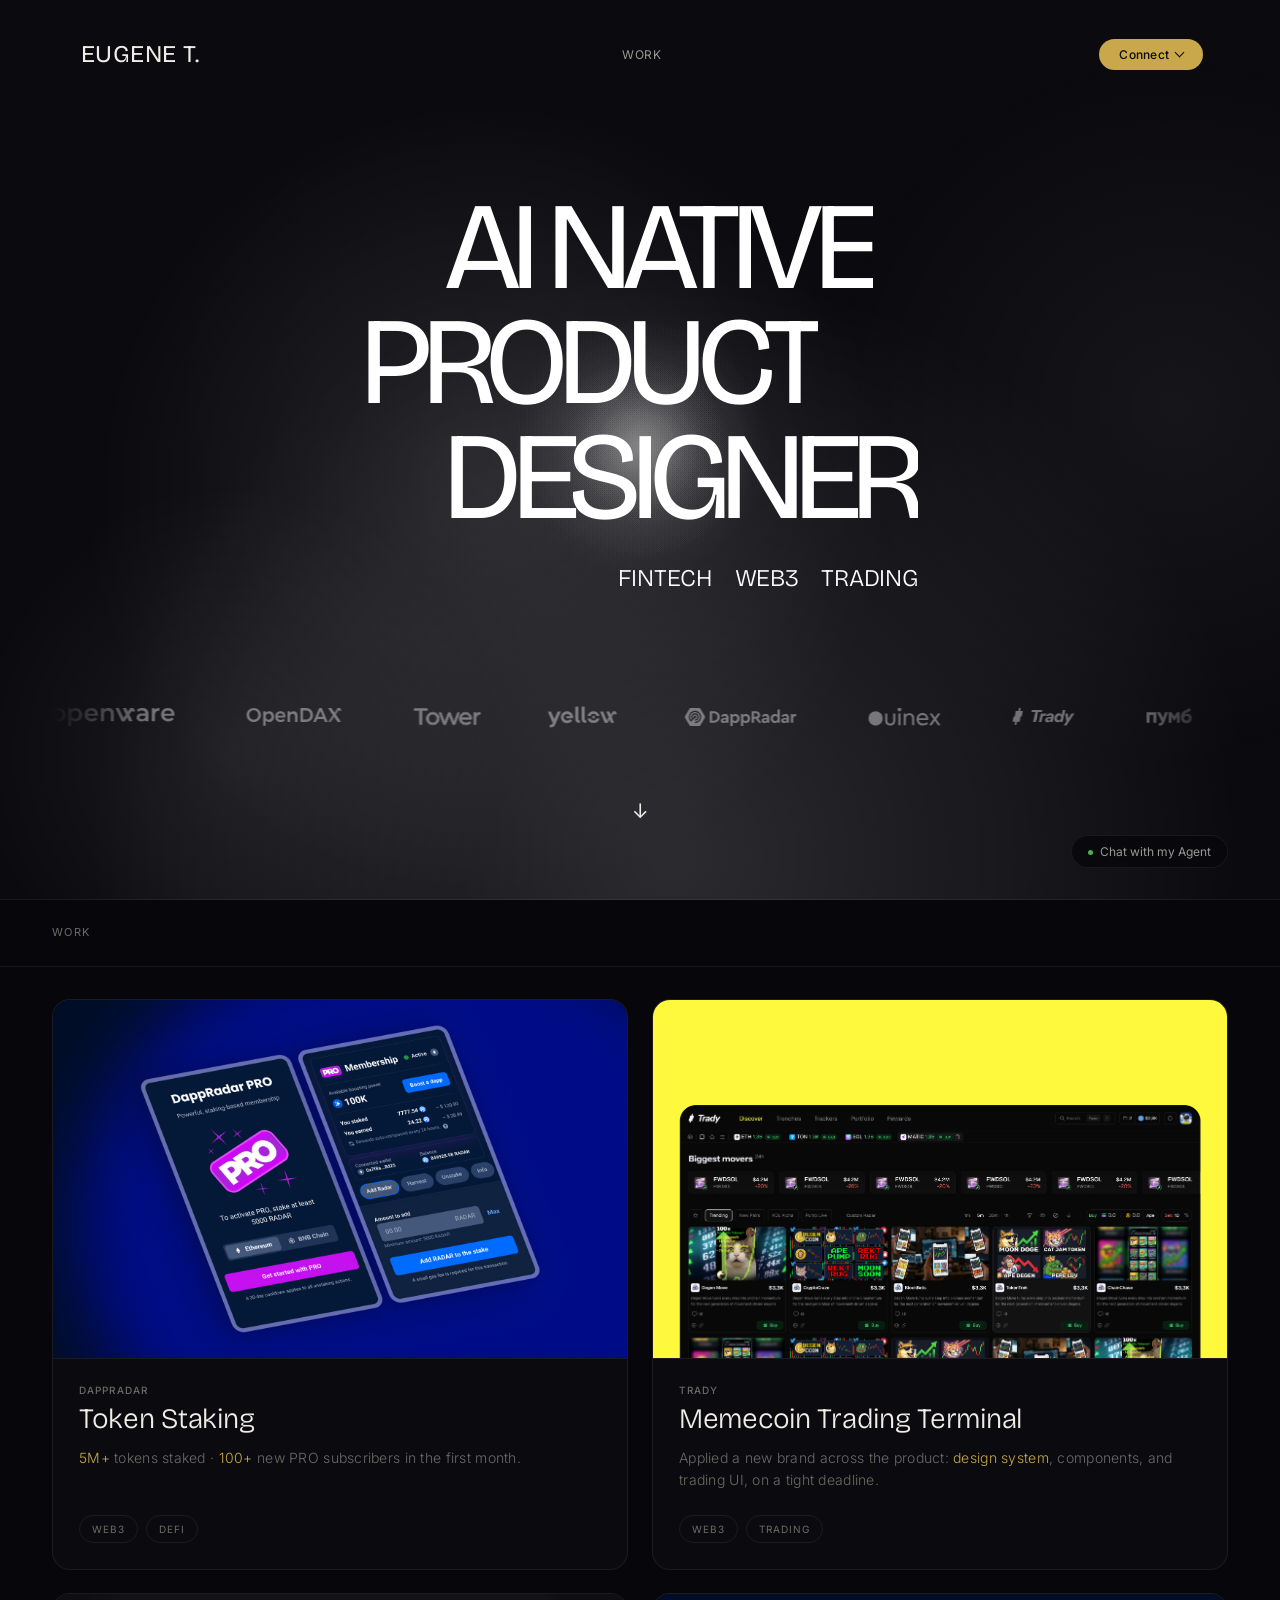
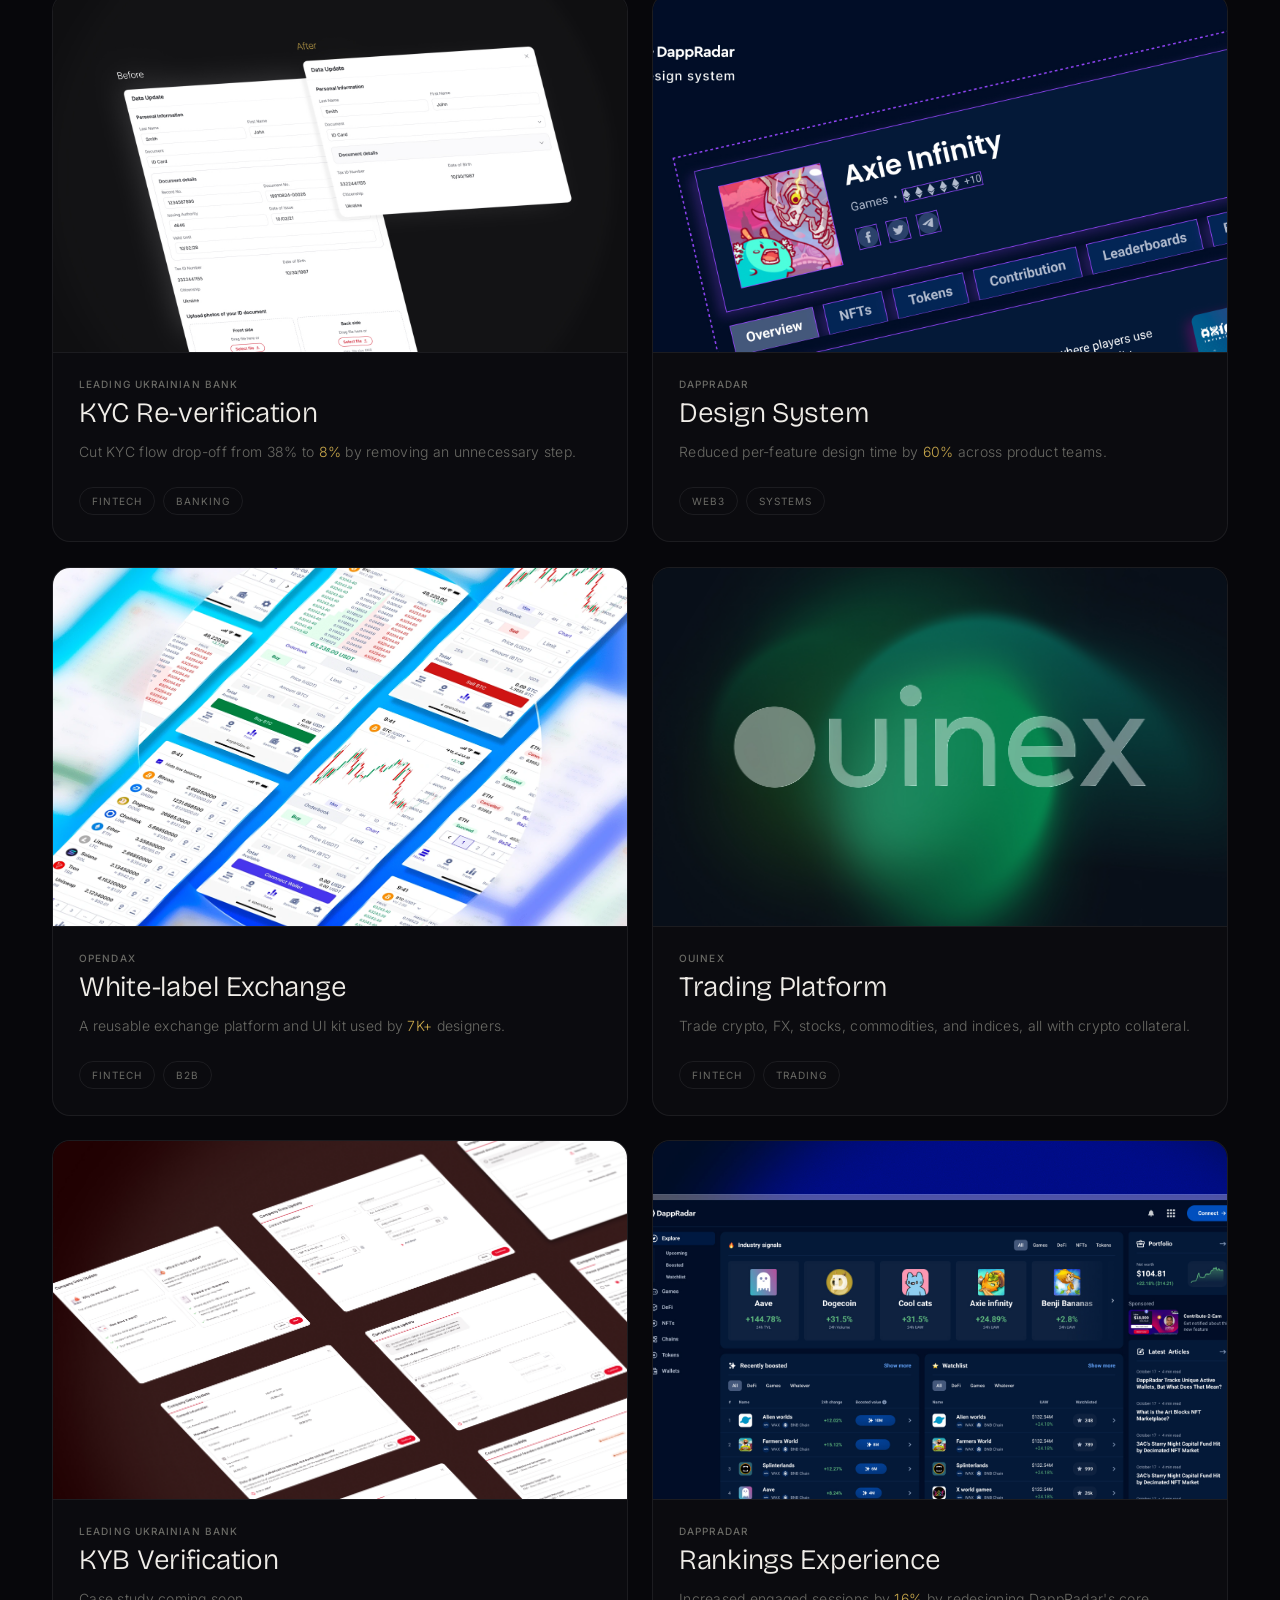
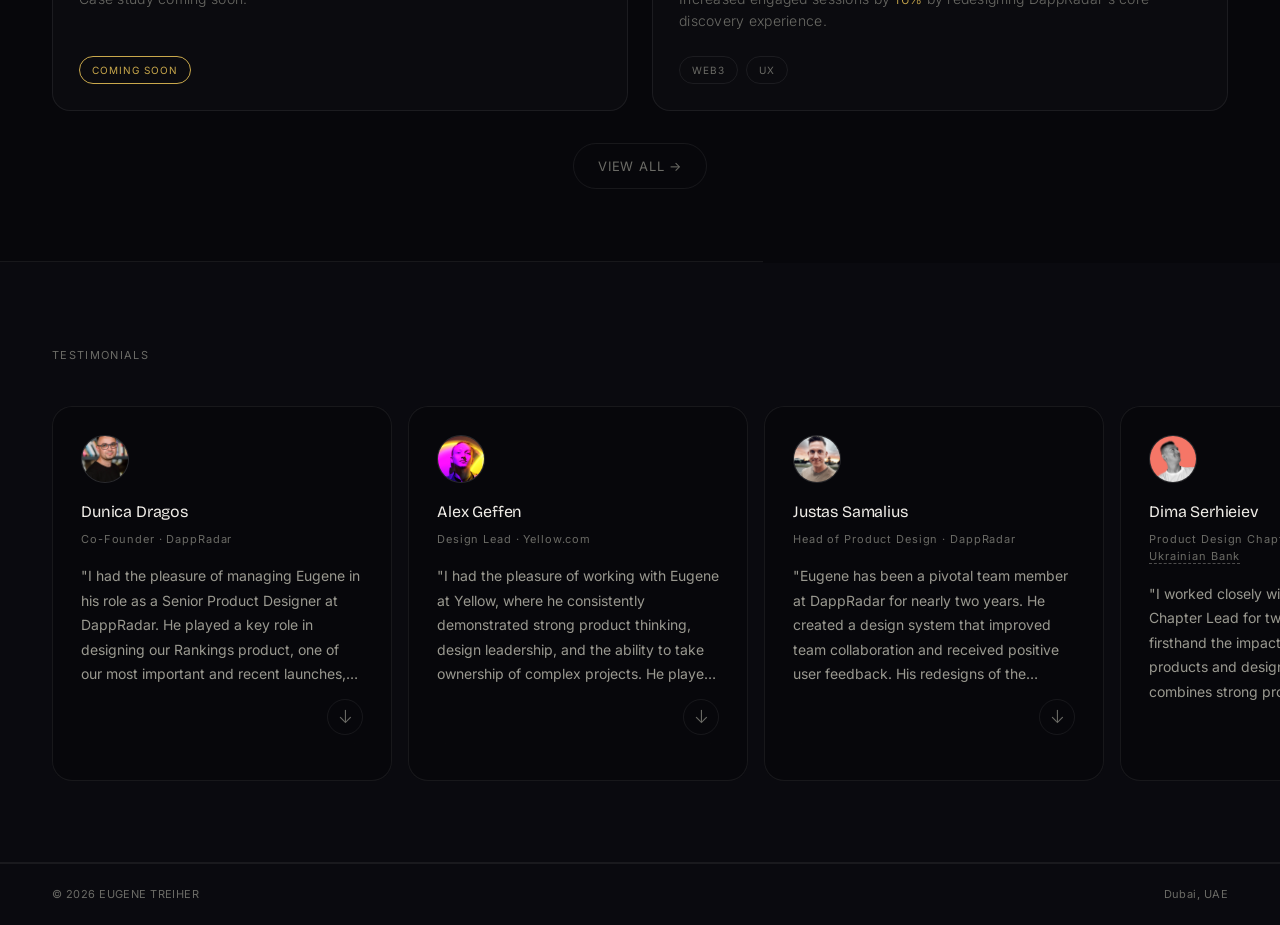
==== index.html @ a86cb28e "Swap Trady and KYC project order" ====
<!DOCTYPE html>
<html lang="en">
<head>
<meta charset="UTF-8">
<meta name="viewport" content="width=device-width, initial-scale=1.0">
<title>EUGENE TREIHER - UX/Product Designer</title>
<link rel="icon" href="/favicon.svg" type="image/svg+xml">
<link rel="preconnect" href="https://fonts.googleapis.com">
<link href="https://fonts.googleapis.com/css2?family=Inter:wght@300;400;500;900&family=Bricolage+Grotesque:wght@200;300;400;500;600;700;800&family=Barlow+Condensed:wght@400;600;700;800&display=swap" rel="stylesheet">
<link rel="stylesheet" href="styles.css?v=22">
</head>
<body>

<div id="loader">
  <div class="loader-name" id="loader-name"></div>
  <div class="loader-tagline">AI-NATIVE PRODUCT DESIGNER</div>

  <div class="loader-bar"></div>
</div>

<canvas id="blob-canvas"></canvas>

<nav id="main-nav">
  <div class="nav-inner">
    <a href="/" class="nav-logo">EUGENE T.</a>
    <ul class="nav-links">
      <li><a href="/work">Work</a></li>
    </ul>
    <div class="nav-right">
      <a class="nav-cta nav-cta-desktop" href="https://www.linkedin.com/in/eugene-t-9b0225137/" target="_blank" style="text-decoration:none">Connect</a>
      <button class="burger" id="burger" aria-label="Menu" onclick="toggleMenu()">
        <span></span><span></span>
      </button>
    </div>
  </div>
</nav>

<button class="felix-btn" type="button" aria-haspopup="dialog" aria-controls="ai-chat-modal" aria-expanded="false" onclick="openChat()">
  <span class="locdot" style="display:inline-block;margin-right:7px;flex-shrink:0;position:relative;top:0;vertical-align:middle;"></span>Chat with my Agent
</button>

<div class="mobile-menu" id="mobile-menu">
  <a href="/work" onclick="toggleMenu()">Work</a>
  <a href="https://www.linkedin.com/in/eugene-t-9b0225137/" target="_blank">LinkedIn</a>
  <button class="nav-cta">Connect</button>
</div>

<section class="hero">
  <div class="hero-main">
    <div class="hero-headwrap">
      <h1 class="hero-headline">
        <span class="line line--i"><span class="line-inner">AI Native</span></span>
        <span class="line"><span class="line-inner">Product</span></span>
        <span class="line line--i"><span class="line-inner">Designer</span></span>
      </h1>
      <div class="hero-tags">
        <span class="hero-tag-line"><span class="hero-tag-inner">Fintech</span></span>
        <span class="hero-tag-line"><span class="hero-tag-inner">Web3</span></span>
        <span class="hero-tag-line"><span class="hero-tag-inner">Trading</span></span>
      </div>
    </div>
  </div>
  <section class="logos-section reveal">
    <div class="logos-track-wrap">
      <div class="logos-track" id="logos-track">
        <span class="logo-item"><img src="logo-new-openware.svg" alt="Openware"></span>
        <span class="logo-item"><img src="logo-new-opendax.svg" alt="Opendax"></span>
        <span class="logo-item"><img src="logo-new-tower.svg" alt="Tower"></span>
        <span class="logo-item" style="transform:scale(1.2)"><img src="logo-new-yellow.svg" alt="Yellow"></span>
        <span class="logo-item"><img src="logo-new-dappradar.svg" alt="DappRadar"></span>
        <span class="logo-item"><img src="logo-new-ouinex.svg" alt="Ouinex"></span>
        <span class="logo-item"><img src="logo-new-trady.svg" alt="Trady"></span>
        <span class="logo-item"><img src="logo-new-pumb.svg" alt="PUMB"></span>
        <span class="logo-item"><img src="logo-new-tradepoint.svg" alt="Tradepoint"></span>
        <span class="logo-item"><img src="logo-new-ubereats.svg" alt="UberEats"></span>
        <span class="logo-item"><img src="logo-new-tokenman.svg" alt="Tokenman"></span>
        <span class="logo-item"><img src="logo-new-grx.svg" alt="GRX"></span>
        <span class="logo-item"><img src="logo-new-siddha.svg" alt="Siddha"></span>
      </div>
    </div>
  </section>
  <div class="hero-bottom hero-bottom--arrow-only reveal reveal-delay-3">
    <a class="hero-cta-arrow" href="#work" onclick="document.getElementById('work').scrollIntoView({behavior:'smooth'});return false;">
      <span class="hero-cta-icon">↓</span>
    </a>
  </div>
</section>

<section class="work-section work-reveal" id="work">
  <div class="sec-header reveal">
    <span class="sec-num">Work</span>
  </div>

  <div class="case-preview" id="case-preview">
    <img id="case-preview-img" src="" alt="" style="width:100%;height:100%;object-fit:cover;display:none;">
    <video id="case-preview-vid" muted loop playsinline style="width:100%;height:100%;object-fit:cover;display:none;"></video>
  </div>

  <div class="case-list case-scroll-reveal">
    <a class="case-row" href="/token-staking-dappradar" data-preview="RADAR Staking.jpg">
      <div class="case-row-name"><span class="case-row-company">DappRadar</span>Token Staking<span class="case-row-desc"><em class="case-accent">5M+</em> tokens staked · <em class="case-accent">100+</em> new PRO subscribers in the first month.</span></div>
      <div class="case-row-tags">
        <span class="case-row-tag">Web3</span>
        <span class="case-row-tag">DeFi</span>
      </div>
      <img class="case-row-cover" src="RADAR Staking.jpg" alt="Token Staking UX">
    </a>
    <a class="case-row" href="/trady" data-preview="Trady-cover.jpg">
      <div class="case-row-name"><span class="case-row-company">Trady</span>Memecoin Trading Terminal<span class="case-row-desc">Applied a new brand across the product: <em class="case-accent">design system</em>, components, and trading UI, on a tight deadline.</span></div>
      <div class="case-row-tags">
        <span class="case-row-tag">Web3</span>
        <span class="case-row-tag">Trading</span>
      </div>
      <img class="case-row-cover" src="Trady-cover.jpg" alt="Trady Memecoin Trading Terminal">
    </a>
    <a class="case-row" href="/kyc-drop-off" data-preview="KYC Case.jpg">
      <div class="case-row-name"><span class="case-row-company">Leading Ukrainian Bank</span>KYC Re-verification<span class="case-row-desc">Cut KYC flow drop-off from 38% to <em class="case-accent">8%</em> by removing an unnecessary step.</span></div>
      <div class="case-row-tags">
        <span class="case-row-tag">Fintech</span>
        <span class="case-row-tag">Banking</span>
      </div>
      <img class="case-row-cover" src="KYC Case.jpg" alt="Simplifying KYC Re-verification">
    </a>
    <a class="case-row case-row--desktop-only" href="/design-system-dappradar" data-preview="DappRadarDS.jpg">
      <div class="case-row-name"><span class="case-row-company">DappRadar</span>Design System<span class="case-row-desc">Reduced per-feature design time by <em class="case-accent">60%</em> across product teams.</span></div>
      <div class="case-row-tags">
        <span class="case-row-tag">Web3</span>
        <span class="case-row-tag">Systems</span>
      </div>
      <img class="case-row-cover" src="DappRadarDS.jpg" alt="DappRadar Design System">
    </a>
    <a class="case-row case-row--desktop-only" href="/white-label-opendax" data-preview="White-label.png">
      <div class="case-row-name"><span class="case-row-company">OpenDax</span>White-label Exchange<span class="case-row-desc">A reusable exchange platform and UI kit used by <em class="case-accent">7K+</em> designers.</span></div>
      <div class="case-row-tags">
        <span class="case-row-tag">Fintech</span>
        <span class="case-row-tag">B2B</span>
      </div>
      <img class="case-row-cover" src="White-label.png" alt="White-label Exchange">
    </a>
    <a class="case-row case-row--desktop-only" href="/ouinex" data-preview="ouinex-cover.jpg">
      <div class="case-row-name"><span class="case-row-company">OUINEX</span>Trading Platform<span class="case-row-desc">Trade crypto, FX, stocks, commodities, and indices, all with crypto collateral.</span></div>
      <div class="case-row-tags">
        <span class="case-row-tag">Fintech</span>
        <span class="case-row-tag">Trading</span>
      </div>
      <img class="case-row-cover" src="ouinex-cover.jpg" alt="OUINEX Trading Platform">
    </a>
    <div class="case-row case-row--soon case-row--desktop-only" aria-disabled="true">
      <div class="case-row-name"><span class="case-row-company">Leading Ukrainian Bank</span>KYB Verification<span class="case-row-desc">Case study coming soon.</span></div>
      <div class="case-row-tags">
        <span class="case-row-tag case-row-tag--soon">Coming soon</span>
      </div>
      <img class="case-row-cover" src="KYB case.jpg" alt="KYB Verification Service">
    </div>
    <a class="case-row" href="/rankings-dappradar" data-preview="dApp Rankings.jpg">
      <div class="case-row-name"><span class="case-row-company">DappRadar</span>Rankings Experience<span class="case-row-desc">Increased engaged sessions by <em class="case-accent">16%</em> by redesigning DappRadar's core discovery experience.</span></div>
      <div class="case-row-tags">
        <span class="case-row-tag">Web3</span>
        <span class="case-row-tag">UX</span>
      </div>
      <img class="case-row-cover" src="dApp Rankings.jpg" alt="Rankings Experience">
    </a>
  </div>
  <div style="margin-top:32px;text-align:center;">
    <a href="/work" class="view-all-btn">View all →</a>
  </div>
</section>

<div class="ai-chat-modal" id="ai-chat-modal" aria-hidden="true">
  <section class="ai-chat-section" role="dialog" aria-modal="false" aria-labelledby="ai-chat-title">
    <header class="ai-chat-header">
      <div>
        <div class="ai-chat-label">Online</div>
        <h2 class="ai-chat-title" id="ai-chat-title">Felix · AI Assistant</h2>
      </div>
      <button class="ai-chat-close" type="button" aria-label="Close chat" onclick="closeChat()">×</button>
    </header>
    <div class="ai-chat-window" id="ai-chat-window" aria-live="polite">
      <div class="ai-msg ai-msg--bot">
        <span>Hi, I'm Felix, Eugene's AI assistant. Ask me anything about his experience, skills, or how he can help your team.</span>
      </div>
    </div>
    <div class="ai-chat-controls">
      <div class="ai-chips-wrap" id="ai-chips-wrap">
        <button class="ai-chips-toggle" id="ai-chips-toggle" onclick="toggleChips()">Suggested questions <span id="ai-chips-arrow">↓</span></button>
        <div class="ai-chips ai-chips--closed" id="ai-chips">
          <button class="ai-chip" onclick="askChip(this)">How can Eugene help our team?</button>
          <button class="ai-chip" onclick="askChip(this)">Tell me about the KYB case</button>
          <button class="ai-chip" onclick="askChip(this)">What's Eugene's strongest skill?</button>
          <button class="ai-chip" onclick="askChip(this)">How does he use AI in product design?</button>
          <button class="ai-chip" onclick="askChip(this)">Show me measurable results</button>
          <button class="ai-chip" onclick="askChip(this)">Tell me about his Web3 experience</button>
          <button class="ai-chip" onclick="askChip(this)">Has he led design initiatives?</button>
          <button class="ai-chip" onclick="askChip(this)">What kind of role is Eugene looking for?</button>
        </div>
      </div>
      <div class="ai-input-row">
        <input class="ai-input" id="ai-input" type="text" placeholder="Ask something…" autocomplete="off" />
        <button class="ai-send" id="ai-send" type="button" aria-label="Send message" onclick="sendMessage()">↑</button>
      </div>
    </div>
  </section>
</div>

<section class="testimonials-section" id="about">
  <div class="testimonials-header reveal">
    <span class="sec-num">Testimonials</span>
  </div>
  <div class="testimonials-track-wrap">
    <div class="testimonials-track testimonials-scroll-reveal">

      <div class="t-card">
        <div class="t-avatar"><img src="avatar-dragos.jpeg" alt="Dunica Dragos"></div>
        <div class="t-name">Dunica Dragos</div>
        <div class="t-role">Co-Founder · DappRadar</div>
        <p class="t-text">"I had the pleasure of managing Eugene in his role as a Senior Product Designer at DappRadar. He played a key role in designing our Rankings product, one of our most important and recent launches, skillfully handling its complex data challenges. Eugene was involved in many of our projects, showcasing his ability to understand project needs and deliver effective designs. He's a champion for clean and precise design, and he's great at guiding our engineering team to match the original vision. Early in his journey at DappRadar, Eugene took the lead in transitioning us to Figma and setting up a design system - this change notably improved our workflow speed and the consistency of our products. I believe any team would be lucky to have Eugene."</p>
        <button class="t-read-more" onclick="toggleCard(this)">Read more</button>
      </div>

      <div class="t-card">
        <div class="t-avatar"><img src="avatar-geffen.jpg" alt="Alex Geffen"></div>
        <div class="t-name">Alex Geffen</div>
        <div class="t-role">Design Lead · Yellow.com</div>
        <p class="t-text">"I had the pleasure of working with Eugene at Yellow, where he consistently demonstrated strong product thinking, design leadership, and the ability to take ownership of complex projects. He played an important role in shaping the UX of our crypto trading platform, adapting the product to the needs of different clients and designing custom websites for them. He also created marketing pages, contributed to the design of OpenDAX and the TOWER admin platform, and participated in the development of the Yellow.com trading platform. Beyond his hands-on design work, Eugene independently built and managed a team of freelance designers. He coordinated their work and led the production of marketing materials, ensuring both quality and consistency across deliverables. Eugene combines strong UX and visual design skills with initiative, reliability, and the ability to manage people and projects. I would gladly recommend him to any team looking for a versatile designer who can contribute at both the product and leadership levels."</p>
        <button class="t-read-more" onclick="toggleCard(this)">Read more</button>
      </div>

      <div class="t-card">
        <div class="t-avatar"><img src="justas-avatar.jpeg" alt="Justas Samalius"></div>
        <div class="t-name">Justas Samalius</div>
        <div class="t-role">Head of Product Design · DappRadar</div>
        <p class="t-text">"Eugene has been a pivotal team member at DappRadar for nearly two years. He created a design system that improved team collaboration and received positive user feedback. His redesigns of the authentication flow, Rankings, and PRO Staking products resulted in significant growth in conversion rates and user engagement. In addition, Eugene excels in graphic design, crafting landing pages that balance user needs with aesthetic quality. He also played a mentoring role, actively participated in hiring, and managed the end-to-end user experience. His involvement ensured high-quality implementation across the board. I highly recommend Eugene for any design-centric role."</p>
        <button class="t-read-more" onclick="toggleCard(this)">Read more</button>
      </div>

      <div class="t-card">
        <div class="t-avatar"><img src="avatar-dima.jpeg" alt="Dima Serhieiev"></div>
        <div class="t-name">Dima Serhieiev</div>
        <div class="t-role">Product Design Chapter Lead · <span class="nda">Leading Ukrainian Bank</span></div>
        <p class="t-text">"I worked closely with Eugene as his Chapter Lead for two years and saw firsthand the impact he had on our products and design practice. Eugene combines strong product thinking with solid ownership, taking on complex banking and compliance products while balancing user needs, business goals, and technical constraints. He was one of the first in the team to bring AI into the design workflow, using interactive prototypes to speed up discussions with stakeholders and Product Owners, where he consistently made a strong case for his decisions. He also contributed to the team's growth through hiring interviews and reviewing other designers' work. I recommend Eugene to any team looking for a Product Designer who combines strategic thinking, ownership, and strong execution."</p>
        <button class="t-read-more" onclick="toggleCard(this)">Read more</button>
      </div>

      <div class="t-card">
        <div class="t-avatar"><img src="avatar-valentyn.jpeg" alt="Valentyn Skliarov"></div>
        <div class="t-name">Valentyn Skliarov</div>
        <div class="t-role">Staff Product Designer · <span class="nda">Leading Ukrainian Bank</span></div>
        <p class="t-text">"As Eugene's reviewer, I had the opportunity to closely follow his growth. As the owner of our Design System, I also worked with him on improving and expanding it. He actively suggested improvements, contributed new components, and always approached design from a strong product perspective, focusing on both user and business needs. He was also one of the first designers in our organization to embrace AI in his workflow and openly shared practical ways to use it with others. I'd gladly work with him again."</p>
        <button class="t-read-more" onclick="toggleCard(this)">Read more</button>
      </div>

      <div class="t-card">
        <div class="t-avatar"><img src="avatar-giedrius.jpeg" alt="Giedrius Vičkus"></div>
        <div class="t-name">Giedrius Vičkus</div>
        <div class="t-role">Engineering Manager · DappRadar</div>
        <p class="t-text">"The design system created by Eugene streamlined our workflow by providing standardized components and guidelines. This led to quicker handoffs between designers and developers, more efficient tracking of updates through version control, and accelerated release cycles. Overall, it contributed to a cohesive product with enhanced visual appeal. Eugene is an excellent colleague."</p>
        <button class="t-read-more" onclick="toggleCard(this)">Read more</button>
      </div>

    </div>
  </div>
</section>


<footer><span>© 2026 EUGENE TREIHER</span><div class="loc"><span>Dubai, UAE</span></div></footer>

<script src="canvas.js?v=6"></script>
<script>
function toggleMenu(){
  const menu = document.getElementById('mobile-menu');
  const burger = document.getElementById('burger');
  menu.classList.toggle('open');
  burger.classList.toggle('open');
  document.body.style.overflow = menu.classList.contains('open') ? 'hidden' : '';
}
</script>
<script>
// ── LOADER ──
(function(){
  const name = 'EUGENE TREIHER';
  const container = document.getElementById('loader-name');
  let delay = 0.05;
  name.split('').forEach(ch => {
    const span = document.createElement('span');
    if(ch === ' '){ span.className = 'loader-char space'; }
    else { span.className = 'loader-char'; span.textContent = ch; }
    span.style.animationDelay = delay + 's';
    delay += 0.06;
    container.appendChild(span);
  });
})();

window.addEventListener('load', () => {
  setTimeout(() => {
    document.getElementById('loader').classList.add('done');
    setTimeout(() => {
      document.querySelectorAll('.hero .reveal, .hero .reveal-children').forEach(el => {
        el.classList.add('visible');
        el.querySelectorAll('.stat-num[data-target]').forEach(animateCounter);
      });
      const h1 = document.querySelector('.hero-headline');
      if(h1) h1.classList.add('revealed');
      const heroTags = document.querySelector('.hero-tags');
      if(heroTags) heroTags.classList.add('revealed');
    }, 100);
  }, 1800);
});

// ── COUNTER ──
function animateCounter(el){
  const target = parseInt(el.dataset.target);
  const suffix = el.dataset.suffix || '';
  const duration = 1400;
  const start = performance.now();
  function easeOutExpo(t){ return t===1?1:1-Math.pow(2,-10*t); }
  function tick(now){
    const progress = Math.min((now - start) / duration, 1);
    el.textContent = Math.floor(easeOutExpo(progress) * target) + suffix;
    if(progress < 1) requestAnimationFrame(tick);
    else el.textContent = target + suffix;
  }
  requestAnimationFrame(tick);
}

// ── MARQUEE ──
(function(){
  const track = document.getElementById('logos-track');
  if(!track) return;
  Array.from(track.children).forEach(item => track.appendChild(item.cloneNode(true)));
  let x = 0, paused = false;
  const speed = 1.35;
  track.parentElement.addEventListener('mouseenter', () => paused = true);
  track.parentElement.addEventListener('mouseleave', () => paused = false);
  function tick(){
    if(!paused){
      x -= speed;
      const halfW = track.scrollWidth / 2;
      if(Math.abs(x) >= halfW) x = 0;
      track.style.transform = `translateX(${x}px)`;
    }
    requestAnimationFrame(tick);
  }
  requestAnimationFrame(tick);
})();

// ── HOVER PREVIEW ──
(function(){
  const preview = document.getElementById('case-preview');
  const previewImg = document.getElementById('case-preview-img');
  const previewVid = document.getElementById('case-preview-vid');
  if(!preview) return;

  function showImg(src){
    previewVid.pause(); previewVid.style.display = 'none';
    previewImg.style.display = 'block'; previewImg.src = src;
    preview.classList.add('visible');
  }
  function showVid(src){
    previewImg.style.display = 'none'; previewVid.style.display = 'block';
    if(previewVid.getAttribute('src') !== src){ previewVid.src = src; previewVid.load(); }
    previewVid.play(); preview.classList.add('visible');
  }
  function hidePreview(){ preview.classList.remove('visible'); previewVid.pause(); }

  document.querySelectorAll('.case-row[data-preview], .case-row[data-preview-video]').forEach(row => {
    row.addEventListener('mouseenter', () => {
      if(row.dataset.previewVideo) showVid(row.dataset.previewVideo);
      else if(row.dataset.preview) showImg(row.dataset.preview);
    });
    row.addEventListener('mouseleave', hidePreview);
  });

  document.addEventListener('mousemove', e => {
    let x = e.clientX + 28, y = e.clientY - 180;
    if(x + 280 > window.innerWidth) x = e.clientX - 308;
    if(y < 10) y = 10;
    preview.style.left = x + 'px'; preview.style.top = y + 'px';
  });
})();

// ── TESTIMONIALS EXPAND ──
function toggleCard(btn) {
  const shouldExpand = !btn.closest('.t-card').classList.contains('expanded');
  document.querySelectorAll('.t-card').forEach(card => {
    card.classList.toggle('expanded', shouldExpand);
    const control = card.querySelector('.t-read-more');
    control.textContent = shouldExpand ? 'Show less' : 'Read more';
    control.setAttribute('aria-expanded', String(shouldExpand));
  });
}

// ── AI CHAT (mocked) ──
const MOCK = [
  {
    keys: ['help','team','hire','work with','collaborate','bring','our team'],
    answer: "Eugene helps product teams transform complex business problems into intuitive, scalable digital experiences.\n\nWith over nine years of experience across Fintech, Banking, Web3, and Trading, he combines product strategy, UX design, rapid prototyping, and AI-powered workflows to deliver solutions that create measurable business impact.\n\nHe's particularly effective in environments where products involve complex user journeys, technical constraints, or regulatory requirements."
  },
  {
    keys: ['kyb','fuib','bank','verification','business verif'],
    answer: "The KYB project is one of Eugene's strongest case studies.\n\nHe redesigned the entire business verification experience for a leading Ukrainian bank with the goal of moving customers from costly offline verification to a fully digital process.\n\nHis work included user research, information architecture, UX design, interaction design, prototyping, and close collaboration with product managers and engineers.\n\nThe results were significant:\n• Online completion increased from 7% to 96%\n• 45,000+ businesses completed verification within six months\n• The bank substantially reduced manual operational costs"
  },
  {
    keys: ['strongest skill','different','unique','stand out','makes eugene','what makes'],
    answer: "Eugene combines strong product thinking with an AI-native workflow.\n\nRather than focusing only on interfaces, he works backwards from business goals, user problems, and product strategy.\n\nHe has experience simplifying highly regulated financial systems, blockchain products, and data-heavy applications into experiences that feel intuitive and easy to use.\n\nHis workflow is heavily augmented by AI, allowing him to move from research to prototypes and validated concepts significantly faster while maintaining a high level of quality."
  },
  {
    keys: ['ai','artificial','machine','gpt','llm','automation','use ai'],
    answer: "AI is deeply integrated into Eugene's design process.\n\nHe uses it to:\n• Accelerate research synthesis\n• Explore product ideas\n• Generate UX copy\n• Prototype interactions\n• Challenge assumptions\n• Analyze user feedback\n• Improve documentation\n• Automate repetitive design tasks\n\nRather than replacing product thinking, AI allows him to spend more time solving meaningful user and business problems."
  },
  {
    keys: ['result','metric','measur','impact','number','stat','outcome'],
    answer: "Throughout his career, Eugene has delivered measurable outcomes across multiple products.\n\nSome examples:\n\nKYB redesign\n• Online completion: 7% → 96%\n• 45,000+ businesses verified in six months\n\nDappRadar PRO\n• Increased PRO conversion by 11%\n\nDeveloper Dashboard\n• Increased engaged sessions by 16%\n\nPRO Staking v2\n• 5M+ tokens staked in the first month\n\nEugene believes good design should improve both user experience and business performance."
  },
  {
    keys: ['web3','defi','crypto','blockchain','staking','dapp','radar','trading'],
    answer: "Eugene has several years of experience designing products in the Web3 ecosystem.\n\nHis work includes:\n• DeFi platforms\n• Staking products\n• Trading interfaces\n• Portfolio management\n• Blockchain analytics\n• Authentication flows\n• Developer tools\n• Design systems\n\nWorking in Web3 taught him how to simplify highly technical concepts without sacrificing functionality for experienced users."
  },
  {
    keys: ['led','lead','initiative','system','mentor','ownership','strategy'],
    answer: "Yes.\n\nEugene has led design system initiatives, facilitated design reviews, introduced AI-powered workflows, contributed to product strategy, and collaborated closely with cross-functional teams.\n\nWhile many of his roles were individual contributor positions, he consistently took ownership beyond UI design - improving processes, mentoring teammates, and helping teams make better product decisions."
  },
  {
    keys: ['role','looking for','open to','job','position','opportunity','next'],
    answer: "Eugene is looking for a Senior or Staff Product Designer role where he can help build ambitious, AI-first products alongside strong product teams.\n\nHe's particularly interested in:\n• AI products\n• Fintech\n• Developer tools\n• Productivity software\n• Data-intensive platforms\n• Web3 infrastructure\n\nHe thrives in environments where product thinking, experimentation, and measurable impact are valued as much as visual design."
  }
];

function getBotAnswer(q) {
  const lower = q.toLowerCase();
  for (const item of MOCK) {
    if (item.keys.some(k => lower.includes(k))) return item.answer;
  }
  return "Great question. Eugene has 9+ years designing complex products in fintech and Web3. He's shipped work at DappRadar, a leading Ukrainian bank, and Openware - feel free to ask about any specific area.";
}

function appendMsg(text, role) {
  const win = document.getElementById('ai-chat-window');
  const div = document.createElement('div');
  div.className = 'ai-msg ai-msg--' + role;
  const span = document.createElement('span');
  span.textContent = text;
  div.appendChild(span);
  win.appendChild(div);
  win.scrollTop = win.scrollHeight;
}

function showTyping() {
  const win = document.getElementById('ai-chat-window');
  const div = document.createElement('div');
  div.className = 'ai-msg ai-typing';
  div.id = 'ai-typing';
  div.innerHTML = '<span><span class="ai-typing-dot"></span><span class="ai-typing-dot"></span><span class="ai-typing-dot"></span></span>';
  win.appendChild(div);
  win.scrollTop = win.scrollHeight;
}

function removeTyping() {
  const t = document.getElementById('ai-typing');
  if (t) t.remove();
}

function toggleChips() {
  const chips = document.getElementById('ai-chips');
  const arrow = document.getElementById('ai-chips-arrow');
  const closed = chips.classList.toggle('ai-chips--closed');
  arrow.textContent = closed ? '↓' : '↑';
}

function sendMessage(text) {
  const input = document.getElementById('ai-input');
  const q = text || input.value.trim();
  if (!q) return;
  input.value = '';
  // collapse chips after use
  const chips = document.getElementById('ai-chips');
  const arrow = document.getElementById('ai-chips-arrow');
  chips.classList.add('ai-chips--closed');
  arrow.textContent = '↓';
  appendMsg(q, 'user');
  showTyping();
  setTimeout(() => {
    removeTyping();
    appendMsg(getBotAnswer(q), 'bot');
  }, 900 + Math.random() * 400);
}

function askChip(btn) {
  sendMessage(btn.textContent);
}

// ── SCROLL REVEALS ──
(function(){
  const work = document.querySelector('.work-reveal');
  const caseCards = [...document.querySelectorAll('.case-scroll-reveal > .case-row')];
  const testimonialCards = [...document.querySelectorAll('.testimonials-scroll-reveal > .t-card')];
  const isMobile = window.matchMedia('(max-width: 768px)').matches;

  const mobileRevealQueue = [];
  let mobileRevealBusy = false;

  const revealNextMobileCard = () => {
    if (mobileRevealBusy || !mobileRevealQueue.length) return;
    mobileRevealBusy = true;
    mobileRevealQueue.shift().classList.add('in-view');
    window.setTimeout(() => {
      mobileRevealBusy = false;
      revealNextMobileCard();
    }, 220);
  };

  const mobileCardObserver = new IntersectionObserver(entries => {
    entries
      .filter(entry => entry.isIntersecting)
      .sort((a, b) => caseCards.indexOf(a.target) - caseCards.indexOf(b.target))
      .forEach(entry => {
        mobileRevealQueue.push(entry.target);
        mobileCardObserver.unobserve(entry.target);
      });
    revealNextMobileCard();
  }, { threshold: .04, rootMargin: '0px 0px -8% 0px' });

  const desktopRowSize = 2;
  const desktopRowCount = Math.ceil(caseCards.length / desktopRowSize);
  let nextDesktopRow = 0;

  const revealDesktopRow = rowIndex => {
    if (rowIndex !== nextDesktopRow) return;
    const start = rowIndex * desktopRowSize;
    caseCards.slice(start, start + desktopRowSize).forEach(card => card.classList.add('in-view'));
    nextDesktopRow += 1;
    watchDesktopRow(nextDesktopRow);
  };

  const desktopRowObserver = new IntersectionObserver(entries => {
    const entry = entries.find(item => item.isIntersecting);
    if (!entry) return;
    const rowIndex = Number(entry.target.dataset.desktopRow);
    desktopRowObserver.unobserve(entry.target);
    window.setTimeout(() => revealDesktopRow(rowIndex), rowIndex === 0 ? 280 : 0);
  }, { threshold: .04, rootMargin: '0px 0px -8% 0px' });

  function watchDesktopRow(rowIndex){
    if (rowIndex >= desktopRowCount) return;
    const card = caseCards[rowIndex * desktopRowSize];
    if (!card) return;
    card.dataset.desktopRow = String(rowIndex);
    if (card.getBoundingClientRect().top <= window.innerHeight * .92) {
      window.setTimeout(() => revealDesktopRow(rowIndex), rowIndex === 0 ? 280 : 0);
    } else {
      desktopRowObserver.observe(card);
    }
  }

  const surfaceObserver = new IntersectionObserver(entries => {
    if (!entries[0].isIntersecting) return;
    work.classList.add('surface-visible');
    if (isMobile) {
      caseCards.slice(0, 3).forEach(card => mobileCardObserver.observe(card));
    } else {
      watchDesktopRow(0);
    }
    surfaceObserver.disconnect();
  }, { threshold: .04 });

  const testimonialObserver = new IntersectionObserver(entries => {
    if (!entries[0].isIntersecting) return;
    testimonialCards.forEach(card => card.classList.add('in-view'));
    testimonialObserver.disconnect();
  }, { threshold: .14, rootMargin: '0px 0px -8% 0px' });

  if (work) surfaceObserver.observe(work);
  const testimonials = document.querySelector('.testimonials-section');
  if (testimonials) testimonialObserver.observe(testimonials);
})();

let chatTrigger = null;

function openChat() {
  const modal = document.getElementById('ai-chat-modal');
  chatTrigger = document.activeElement;
  modal.classList.add('open');
  modal.setAttribute('aria-hidden', 'false');
  document.querySelector('.felix-btn').setAttribute('aria-expanded', 'true');
  window.setTimeout(() => document.getElementById('ai-input').focus(), 120);
}

function closeChat() {
  const modal = document.getElementById('ai-chat-modal');
  modal.classList.remove('open');
  modal.setAttribute('aria-hidden', 'true');
  document.querySelector('.felix-btn').setAttribute('aria-expanded', 'false');
  if (chatTrigger) chatTrigger.focus();
}

document.addEventListener('keydown', e => {
  const modal = document.getElementById('ai-chat-modal');
  if (!modal.classList.contains('open')) return;
  if (e.key === 'Escape') closeChat();
});

document.getElementById('ai-input').addEventListener('keydown', e => {
  if (e.key === 'Enter') sendMessage();
});

// ── TESTIMONIALS DRAG SCROLL ──
(function(){
  const wrap = document.querySelector('.testimonials-track-wrap');
  if(!wrap) return;
  let isDown=false, startX, scrollLeft;
  wrap.addEventListener('mousedown', e=>{
    isDown=true; wrap.classList.add('dragging');
    startX=e.pageX-wrap.offsetLeft; scrollLeft=wrap.scrollLeft;
  });
  wrap.addEventListener('mouseleave',()=>{ isDown=false; wrap.classList.remove('dragging'); });
  wrap.addEventListener('mouseup',()=>{ isDown=false; wrap.classList.remove('dragging'); });
  wrap.addEventListener('mousemove', e=>{
    if(!isDown) return; e.preventDefault();
    wrap.scrollLeft = scrollLeft-(e.pageX-wrap.offsetLeft-startX);
  });
})();
</script>

</body>
</html>
---- styles.css ----
*,*::before,*::after{box-sizing:border-box;margin:0;padding:0}


:root{
  --bg:#0a0a0f;
  --text:#f0ede8;
  --muted:#6b6b66;
  --muted2:#9a9990;
  --accent:#c9a84c;
  --line:rgba(240,237,232,0.07);
  --serif:'Inter',system-ui,sans-serif;
  --sans:'Inter',system-ui,sans-serif;
}
html{background:var(--bg);scroll-behavior:smooth}
body{font-family:var(--sans);background:var(--bg);color:var(--text);font-size:15px;line-height:1.6;overflow-x:hidden}

#blob-canvas{position:fixed;inset:0;z-index:0;pointer-events:none;width:100%;height:100%}

/* ── NAV ── */
nav{
  position:fixed;top:0;left:0;right:0;z-index:100;
  display:flex;justify-content:space-between;align-items:center;
  padding:22px 52px;
  transition:transform .35s cubic-bezier(.4,0,.2,1);
}
nav.nav-hidden{transform:translateY(-120%);}
.felix-btn.felix-hidden{opacity:0;transform:translateY(-12px);pointer-events:none;}
.nav-inner{
  width:100%;display:grid;grid-template-columns:1fr auto 1fr;align-items:center;
  background:rgba(10,10,15,0.6);backdrop-filter:blur(20px);
  border:1px solid var(--line);border-radius:100px;
  padding:12px 24px 12px 28px;
}
/* Home nav: transparent by default, solid on scroll */
#main-nav:not(.case-nav) .nav-inner{
  background:transparent;border-color:transparent;
  backdrop-filter:none;-webkit-backdrop-filter:none;
  transition:background .3s ease, border-color .3s ease, backdrop-filter .3s ease;
}
#main-nav:not(.case-nav).nav-scrolled .nav-inner{
  background:rgba(10,10,15,0.6);border-color:var(--line);
  backdrop-filter:blur(20px);-webkit-backdrop-filter:blur(20px);
}
.nav-right{display:flex;align-items:center;gap:16px;justify-content:flex-end;margin-left:auto}
.nav-logo{font-family:'Bricolage Grotesque',sans-serif;font-size:24px;font-weight:400;color:var(--text);text-decoration:none;letter-spacing:.02em;cursor:pointer}
.nav-links{display:flex;gap:28px;list-style:none;justify-content:center}
.nav-links a{color:var(--muted2);text-decoration:none;font-size:12px;letter-spacing:0.08em;text-transform:uppercase;transition:color .2s;cursor:pointer}
.nav-links a:hover{color:var(--text)}
.nav-cta{background:var(--accent);color:#0a0a0f;border:none;padding:8px 20px;border-radius:100px;font-size:12px;font-weight:500;cursor:pointer;font-family:var(--sans);letter-spacing:0.02em;transition:opacity .2s;position:relative;overflow:hidden;}
.nav-cta::after{content:'';position:absolute;top:0;left:-80%;width:50%;height:100%;background:linear-gradient(120deg,transparent 0%,rgba(255,255,255,.35) 50%,transparent 100%);transform:skewX(-15deg);transition:left .55s cubic-bezier(.4,0,.2,1);pointer-events:none;}
.nav-cta:hover{opacity:.92}
.nav-cta:hover::after{left:140%}
.connect-menu{position:relative;display:inline-flex;z-index:120}
.connect-menu .nav-cta{display:inline-flex;align-items:center;gap:7px}
.connect-chevron{
  width:7px;height:7px;flex:0 0 7px;font-size:0;
  border-right:1.5px solid currentColor;border-bottom:1.5px solid currentColor;
  transform:translateY(-2px) rotate(45deg);
  transition:transform .25s cubic-bezier(.22,1,.36,1);
}
.connect-menu.open .connect-chevron{transform:translateY(2px) rotate(225deg)}
.connect-dropdown{
  position:absolute;top:calc(100% + 10px);right:0;
  width:230px;padding:8px;
  background:rgba(14,14,19,.96);
  border:1px solid var(--line);border-radius:14px;
  box-shadow:0 18px 48px rgba(0,0,0,.45);
  backdrop-filter:blur(24px);-webkit-backdrop-filter:blur(24px);
  opacity:0;visibility:hidden;pointer-events:none;
  transform:translateY(-7px) scale(.98);transform-origin:top right;
  transition:opacity .22s ease,visibility .22s ease,transform .3s cubic-bezier(.22,1,.36,1);
}
.connect-menu.open .connect-dropdown{opacity:1;visibility:visible;pointer-events:auto;transform:translateY(0) scale(1)}
.connect-dropdown a{
  display:flex;align-items:center;justify-content:space-between;gap:16px;
  padding:12px;border-radius:9px;
  color:var(--muted2);text-decoration:none;
  font-family:var(--sans);font-size:13px;font-weight:400;letter-spacing:0;
  transition:background .2s,color .2s;
}
.connect-dropdown a:hover{background:rgba(255,255,255,.06);color:var(--text)}
.connect-dropdown-arrow{color:var(--muted);font-size:12px}
.connect-email-row{display:flex;align-items:center;gap:2px}
.connect-email-row > a{flex:1;min-width:0}
.connect-copy{
  width:36px;height:36px;flex:0 0 36px;
  display:flex;align-items:center;justify-content:center;
  position:relative;border:0;border-radius:9px;
  background:transparent;color:var(--muted2);cursor:pointer;
  transition:background .2s,color .2s;
}
.connect-copy:hover{background:rgba(255,255,255,.06);color:var(--text)}
.connect-copy svg{width:16px;height:16px;fill:none;stroke:currentColor;stroke-width:1.5;stroke-linecap:round;stroke-linejoin:round}
.connect-check-icon{display:none}
.connect-copy.copied .connect-copy-icon{display:none}
.connect-copy.copied .connect-check-icon{display:block;color:var(--accent)}
.connect-copy-feedback{
  position:absolute;right:-1px;bottom:calc(100% + 8px);
  padding:5px 8px;border-radius:7px;
  background:var(--accent);color:#0a0a0f;
  font-family:var(--sans);font-size:10px;font-weight:500;letter-spacing:.02em;
  opacity:0;visibility:hidden;pointer-events:none;
  transform:translateY(4px);
  transition:opacity .2s,visibility .2s,transform .2s;
  white-space:nowrap;
}
.connect-copy.copied .connect-copy-feedback{opacity:1;visibility:visible;transform:translateY(0)}
.connect-copy.copy-error::after{
  content:'Copy failed';position:absolute;right:-1px;bottom:calc(100% + 8px);
  padding:5px 8px;border-radius:7px;background:#f0ede8;color:#0a0a0f;
  font-size:10px;white-space:nowrap;
}
.nav-linkedin{font-size:12px;letter-spacing:.08em;text-transform:uppercase;color:var(--muted2);text-decoration:none;transition:color .2s}
.nav-linkedin:hover{color:var(--text)}
.case-nav .nav-links{display:none}
.case-nav .nav-inner{grid-template-columns:1fr auto}

.case-back{
  display:inline-flex;align-items:center;gap:10px;
  font-size:11px;letter-spacing:.12em;text-transform:uppercase;
  color:var(--muted);cursor:pointer;
  margin:48px 0 48px 52px;
  transition:color .2s;
  background:none;border:none;font-family:var(--sans);
  padding:0;
  text-decoration:none;
}
.case-back:hover{color:var(--text)}
.case-back::before{content:'←';font-size:14px;transition:transform .2s}
.case-page{padding-top:80px;position:relative;z-index:1}

/* ── AI NATIVE ── */
.hero-eyebrow{
  display:flex;flex-direction:column;align-items:center;
  gap:14px;margin-bottom:32px;
}
.ai-badge{
  display:inline-flex;align-items:center;gap:7px;
  font-size:16px;letter-spacing:.06em;text-transform:uppercase;
  border:none;
  padding:8px 20px;border-radius:100px;
  color:var(--text);
  opacity:.9;
}
.hero-eyebrow-sub{
  font-size:11px;letter-spacing:.14em;text-transform:uppercase;
  color:var(--muted);
}
.hero-tags{
  display:flex;gap:10px;justify-content:center;flex-wrap:wrap;
  margin-top:28px;
}
.hero-tag{
  font-size:10px;letter-spacing:.1em;text-transform:uppercase;
  color:rgba(240,237,232,.5);
  padding:6px 14px;border-radius:100px;
  transition:color .2s;
}
.hero-tag:hover{color:var(--text)}

.hero{
  min-height:100vh;display:flex;flex-direction:column;
  justify-content:space-between;align-items:stretch;
  padding:130px 52px 72px;
  border-bottom:1px solid var(--line);
  position:relative;
  z-index:1;
}
.hero-main{
  flex:1;display:flex;flex-direction:column;
  align-items:center;justify-content:center;
}
.hero-eyebrow::before{display:none}
/* Hero headline - per Figma: Bricolage 400, 124px, lh .77, tracking -.06em, uppercase */
.hero-headwrap{
  display:flex;flex-direction:column;align-items:flex-end;
  width:fit-content;
}
.hero-headline{
  align-self:stretch;
  display:flex;flex-direction:column;align-items:flex-start;
  font-family:'Bricolage Grotesque', sans-serif;
  font-weight:400;
  font-size:clamp(56px,12.5vw,124px);
  line-height:.77;letter-spacing:-.06em;
  text-transform:uppercase;
  color:#fff;
  margin:0;text-align:left;
  position:relative;cursor:default;
}
.hero-headline em{font-style:normal;color:var(--accent)}
.hero-headline .line--i{padding-left:.67em}
.hero-tags{
  display:flex;gap:.95em;
  font-family:'Bricolage Grotesque', sans-serif;
  font-weight:300;
  font-size:clamp(15px,1.9vw,24px);
  line-height:1;letter-spacing:-.01em;
  text-transform:uppercase;color:#fff;
}

.hero-headline .line{
  display:block;overflow:hidden;
  padding-top:.06em;padding-bottom:.1em;
}
.hero-headline .line-inner{
  display:block;
  transform:translateY(110%);
  opacity:0;
  transition:transform .9s cubic-bezier(.16,1,.3,1), opacity .01s linear;
}
.hero-headline.revealed .line-inner{
  transform:translateY(0);
  opacity:1;
}
.hero-headline.revealed .line:nth-child(1) .line-inner{transition-delay:.05s}
.hero-headline.revealed .line:nth-child(2) .line-inner{transition-delay:.18s}
.hero-headline.revealed .line:nth-child(3) .line-inner{transition-delay:.31s}
.hero-tag-line{display:block;overflow:hidden;padding-bottom:.1em}
.hero-tag-inner{
  display:block;transform:translateY(110%);opacity:0;
  transition:transform .9s cubic-bezier(.16,1,.3,1),opacity .01s linear;
}
.hero-tags.revealed .hero-tag-inner{transform:translateY(0);opacity:1}
.hero-tags.revealed .hero-tag-line:nth-child(1) .hero-tag-inner{transition-delay:.44s}
.hero-tags.revealed .hero-tag-line:nth-child(2) .hero-tag-inner{transition-delay:.57s}
.hero-tags.revealed .hero-tag-line:nth-child(3) .hero-tag-inner{transition-delay:.7s}

.felix-btn{
  position:fixed;bottom:32px;right:52px;z-index:99;
  font-size:12px;color:var(--muted2);
  background:rgba(8,8,12,0.82);backdrop-filter:blur(20px);-webkit-backdrop-filter:blur(20px);
  border:1px solid var(--line);border-radius:100px;
  padding:8px 16px;
  text-decoration:none;
  transition:border-color .3s,color .3s,opacity .3s cubic-bezier(.4,0,.2,1),transform .35s cubic-bezier(.4,0,.2,1);
  white-space:nowrap;
  overflow:hidden;
  font-family:var(--sans);cursor:pointer;
}
.felix-btn::after{
  content:'';position:absolute;top:0;left:-80%;
  width:50%;height:100%;
  background:linear-gradient(120deg,transparent 0%,rgba(255,255,255,.18) 50%,transparent 100%);
  transform:skewX(-15deg);
  transition:left .55s cubic-bezier(.4,0,.2,1);
  pointer-events:none;
}
.felix-btn:hover{border-color:rgba(240,237,232,.25);color:var(--text)}
.felix-btn:hover::after{left:140%}

.hero-ctas{display:flex;align-items:center;gap:32px;padding-top:48px;margin-top:16px;border-top:1px solid var(--line)}
.hero-cta-arrow{
  display:flex;flex-direction:column;align-items:center;gap:8px;
  text-decoration:none;color:var(--text);cursor:pointer;
}
.hero-cta-label{font-size:11px;letter-spacing:.14em;text-transform:uppercase;color:var(--muted);transition:color .2s}
.hero-cta-icon{
  font-size:20px;color:var(--text);
  animation:bounceDown 1.8s ease-in-out infinite;
  display:block;
}
@keyframes bounceDown{
  0%,100%{transform:translateY(0);opacity:.5}
  50%{transform:translateY(6px);opacity:1}
}
.hero-cta-arrow:hover .hero-cta-label{color:var(--text)}
.hero-cta-chat{
  font-size:13px;color:var(--muted2);
  text-decoration:none;
  border:1px solid var(--line);border-radius:100px;
  padding:10px 20px;
  transition:border-color .2s,color .2s;
  white-space:nowrap;
}
.hero-cta-chat:hover{border-color:rgba(240,237,232,.2);color:var(--text)}

.hero-bottom{display:flex;justify-content:space-between;align-items:flex-end;gap:40px;padding-top:48px;margin-top:16px;border-top:1px solid var(--line)}
.hero-bottom--arrow-only{justify-content:center;align-items:center;border-top:none;padding-top:0}
.hero-desc{font-size:14px;color:var(--muted2);max-width:320px;line-height:1.8}
.hero-stats{display:flex;gap:48px}
.stat-num{font-family:var(--serif);font-size:38px;line-height:1;color:var(--text);display:block;letter-spacing:-.02em}
.stat-label{font-size:11px;color:var(--muted);text-transform:uppercase;letter-spacing:.08em;margin-top:4px;display:block}

/* ── LOGOS ── */
.logos-section{
  padding:48px 0;
  overflow:hidden;
  position:relative;z-index:1;
}
.logos-label{
  font-size:10px;letter-spacing:.18em;text-transform:uppercase;
  color:var(--muted);margin-bottom:32px;text-align:left;padding:0 52px;
}
.logos-track-wrap{overflow:hidden;mask-image:linear-gradient(to right,transparent 0%,black 8%,black 92%,transparent 100%)}
.logos-track{
  display:flex;white-space:nowrap;will-change:transform;
}
.logos-track:hover .logo-item{opacity:.9}
.logo-item{
  display:inline-flex;align-items:center;justify-content:center;
  padding:0 36px;
  flex-shrink:0;
  opacity:.4;
  transition:opacity .3s;
  height:28px;
}
.logo-item:hover{opacity:.85}
.logo-item img{
  max-height:18px;height:auto;width:auto;
  filter:brightness(0) invert(1);
  display:block;
  object-fit:contain;
}
.logo-item.logo-sm img{
  max-height:13px;
}
@keyframes logoScroll{0%{transform:translateX(0)}100%{transform:translateX(-50%)}}

/* ── WORK ── */
.work-section{
  padding:0 0 80px 0;
  border-bottom:1px solid var(--line);
  background:transparent;
  backdrop-filter:blur(24px);
  -webkit-backdrop-filter:blur(24px);
  position:relative;
  z-index:2;
  transition:background-color .9s cubic-bezier(.22,1,.36,1);
}
.work-section.surface-visible{background:rgba(8,8,12,0.82)}
.sec-header{
  display:flex;justify-content:space-between;align-items:baseline;
  padding:24px 52px;
  border-bottom:1px solid var(--line);
  margin-bottom:0;
}
.sec-num{font-size:11px;letter-spacing:.12em;text-transform:uppercase;color:var(--muted)}

.case-list{display:flex;flex-direction:column;position:relative;padding:0 52px}
.work-section .case-row{grid-template-columns:1fr auto;}
.case-row{
  display:grid;
  grid-template-columns:48px 1fr auto;
  align-items:center;gap:32px;
  padding:28px 0;
  border-bottom:1px solid var(--line);
  cursor:pointer;
  position:relative;
  transition:opacity .3s;
  text-decoration:none;
  color:inherit;
}
.case-list:hover .case-row{opacity:.4}
.case-list:hover .case-row:hover{opacity:1}
.case-row:first-child{border-top:1px solid var(--line)}
.case-idx{
  font-size:11px;color:var(--muted);
  letter-spacing:.06em;font-variant-numeric:tabular-nums;
  align-self:flex-start;padding-top:4px;
}
.case-row-name{
  font-family:'Bricolage Grotesque',sans-serif;
  font-weight:300;
  font-size:clamp(22px,2.8vw,36px);
  color:var(--text);letter-spacing:-.01em;line-height:1.1;
  transition:transform .4s cubic-bezier(.22,1,.36,1);
}
.case-row-company{
  display:block;margin-bottom:8px;
  font-family:'Inter',sans-serif;font-size:10px;font-weight:500;
  letter-spacing:.11em;text-transform:uppercase;color:var(--muted);
}
.case-row-desc{
  display:block;
  font-family:'Inter',sans-serif;
  font-size:14px;font-weight:300;
  color:var(--muted);letter-spacing:.02em;
  line-height:1.5;margin-top:6px;white-space:normal;
}
.case-accent{
  font-style:normal;
  color:var(--accent);
}
.case-row:hover .case-row-name{transform:translateX(6px)}
.case-row-tags{display:flex;gap:8px;flex-wrap:wrap;justify-content:flex-end}
.case-row-tag{
  font-size:10px;letter-spacing:.1em;text-transform:uppercase;
  color:var(--muted);border:1px solid var(--line);
  padding:5px 12px;border-radius:100px;
  transition:border-color .3s,color .3s;
}
.case-row:hover .case-row-tag{border-color:var(--accent);color:var(--accent)}
.case-row--soon{cursor:default}
.case-row--soon:hover .case-row-name{transform:none}
.case-row--soon:hover .case-row-tag{border-color:var(--line);color:var(--muted)}
.case-row-tag--soon{color:var(--accent);border-color:var(--accent)}
.case-row-year{font-size:11px;color:var(--muted);letter-spacing:.04em;text-align:right;white-space:nowrap}
.case-row-cover{display:none}

.view-all-btn{display:inline-flex;align-items:center;gap:8px;font-size:13px;letter-spacing:.06em;text-transform:uppercase;color:var(--muted);text-decoration:none;border:1px solid var(--line);border-radius:100px;padding:12px 24px;transition:color .2s,border-color .2s}
.view-all-btn:hover{color:var(--text);border-color:rgba(240,237,232,0.2)}

.case-preview{
  position:fixed;
  width:420px;height:260px;
  border-radius:16px;overflow:hidden;
  pointer-events:none;
  opacity:0;
  transform:scale(.92) rotate(-2deg);
  transition:opacity .4s cubic-bezier(.22,1,.36,1), transform .4s cubic-bezier(.22,1,.36,1);
  z-index:50;
  box-shadow:0 24px 64px rgba(0,0,0,.6);
}
.case-preview img,.case-preview svg{width:100%;height:100%;object-fit:cover;display:block}
.case-preview.visible{opacity:1;transform:scale(1) rotate(-1deg)}

/* ── ABOUT ── */
.about-section{padding:80px 52px;border-bottom:1px solid var(--line);display:grid;grid-template-columns:1fr 1fr;gap:80px;align-items:start;position:relative;z-index:1}
.about-headline{font-family:'Bricolage Grotesque',sans-serif;font-weight:300;font-size:clamp(56px,6vw,80px);line-height:1.05;letter-spacing:-.025em;color:var(--text);margin-bottom:28px}
.about-headline em{font-style:italic;color:var(--accent)}
.about-text{font-size:15px;color:var(--muted2);line-height:1.85;margin-bottom:18px}
.exp-list{display:flex;flex-direction:column}
.exp-item{display:flex;justify-content:space-between;align-items:baseline;padding:20px 0;border-bottom:1px solid var(--line)}
.exp-item:first-child{border-top:1px solid var(--line)}

/* ── AI CHAT MODAL ── */
.ai-chat-modal{
  position:fixed;right:52px;bottom:84px;z-index:250;
  width:min(420px,calc(100vw - 40px));height:min(640px,calc(100dvh - 124px));
  pointer-events:none;
  opacity:0;visibility:hidden;pointer-events:none;
  transform:translateY(16px) scale(.98);transform-origin:bottom right;
  transition:opacity .22s ease,visibility .22s ease,transform .28s cubic-bezier(.22,1,.36,1);
}
.ai-chat-modal.open{opacity:1;visibility:visible;pointer-events:auto;transform:translateY(0) scale(1)}
.ai-chat-section{
  border:1px solid rgba(240,237,232,.12);border-radius:20px;
  display:flex;flex-direction:column;
  position:relative;width:100%;height:100%;
  overflow:hidden;
  background:rgba(10,10,15,.97);
  backdrop-filter:blur(24px);-webkit-backdrop-filter:blur(24px);
  box-shadow:0 24px 80px rgba(0,0,0,.55);
}
.ai-chat-header{display:flex;align-items:center;justify-content:space-between;padding:22px 24px;border-bottom:1px solid var(--line)}
.ai-chat-label{
  font-size:10px;letter-spacing:.12em;text-transform:uppercase;color:#7dbb88;margin-bottom:2px;
}
.ai-chat-title{font-family:'Bricolage Grotesque',sans-serif;font-size:20px;font-weight:400;line-height:1.25}
.ai-chat-close{width:36px;height:36px;border-radius:50%;border:1px solid var(--line);background:rgba(255,255,255,.03);color:var(--muted2);font:300 25px/1 var(--sans);cursor:pointer;transition:color .2s,border-color .2s}
.ai-chat-close:hover{color:var(--text);border-color:rgba(240,237,232,.2)}
.ai-chat-window{
  display:flex;flex-direction:column;gap:16px;flex:1;min-height:0;
  overflow-y:auto;padding:24px;
}
.ai-chat-controls{position:relative;padding:14px 24px 24px;border-top:1px solid var(--line);background:rgba(10,10,15,.98)}
.ai-msg{display:flex;gap:12px;align-items:flex-start;}
.ai-msg--bot span{
  display:inline-block;
  background:rgba(255,255,255,.05);
  border:1px solid var(--line);
  border-radius:0 16px 16px 16px;
  padding:14px 18px;
  font-size:15px;color:var(--text);line-height:1.65;
  max-width:560px;
}
.ai-msg--user{justify-content:flex-end;}
.ai-msg--user span{
  display:inline-block;
  background:var(--accent);
  border-radius:16px 16px 0 16px;
  padding:12px 18px;
  font-size:15px;color:#0a0a0f;line-height:1.65;
  max-width:480px;
}
.ai-typing span{
  display:inline-flex;align-items:center;gap:5px;
  background:rgba(255,255,255,.05);border:1px solid var(--line);
  border-radius:0 16px 16px 16px;padding:14px 18px;
}
.ai-typing-dot{
  width:6px;height:6px;border-radius:50%;background:var(--muted);
  animation:typingBounce .9s infinite ease-in-out;
}
.ai-typing-dot:nth-child(2){animation-delay:.15s}
.ai-typing-dot:nth-child(3){animation-delay:.3s}
@keyframes typingBounce{0%,60%,100%{transform:translateY(0)}30%{transform:translateY(-6px)}}

.ai-chips-wrap{display:flex;flex-direction:column;gap:10px;margin-bottom:10px;}
.ai-chips-toggle{
  align-self:flex-start;
  font-size:12px;letter-spacing:.08em;text-transform:uppercase;
  color:var(--muted);background:none;border:none;
  cursor:pointer;font-family:var(--sans);padding:0;
  transition:color .2s;
}
.ai-chips-toggle:hover{color:var(--text)}
.ai-chips{
  position:absolute;left:24px;right:24px;bottom:112px;z-index:2;
  display:flex;flex-direction:column;gap:6px;
  max-height:280px;overflow-y:auto;
  padding:8px;
  background:rgba(17,17,22,.98);
  border:1px solid rgba(240,237,232,.11);border-radius:16px;
  box-shadow:0 18px 48px rgba(0,0,0,.5);
  scrollbar-width:thin;scrollbar-color:rgba(240,237,232,.16) transparent;
}
.ai-chips--closed{display:none;}
.ai-chip{
  font-size:13px;color:var(--muted2);
  background:rgba(255,255,255,.04);
  border:1px solid transparent;border-radius:10px;
  padding:10px 12px;cursor:pointer;font-family:var(--sans);
  transition:border-color .2s,color .2s,background .2s;
  white-space:normal;text-align:left;width:100%;line-height:1.35;
}
.ai-chip:hover{border-color:rgba(240,237,232,.1);background:rgba(255,255,255,.07);color:var(--text)}
.ai-chip:disabled{opacity:.35;cursor:default}
.ai-input-row{
  display:flex;gap:10px;align-items:center;
  border:1px solid var(--line);border-radius:100px;
  padding:6px 6px 6px 20px;
  background:rgba(255,255,255,.03);
  transition:border-color .2s;
}
.ai-input-row:focus-within{border-color:rgba(240,237,232,.2)}
.ai-input{
  flex:1;background:none;border:none;outline:none;
  font-size:14px;color:var(--text);font-family:var(--sans);
}
.ai-input::placeholder{color:var(--muted)}
.ai-send{
  width:34px;height:34px;border-radius:50%;
  background:var(--accent);border:none;cursor:pointer;
  font-size:16px;color:#0a0a0f;display:flex;align-items:center;justify-content:center;
  flex-shrink:0;transition:opacity .2s;
}
.ai-send:hover{opacity:.8}
.exp-co{font-family:'Bricolage Grotesque',sans-serif;font-weight:300;font-size:22px;letter-spacing:-.01em;color:var(--text)}
.exp-role{font-size:12px;color:var(--muted);margin-top:3px}
.exp-yr{font-size:12px;color:var(--muted);white-space:nowrap}

/* ── TESTIMONIALS ── */
.testimonials-section{padding:80px 0;border-bottom:1px solid var(--line);position:relative;z-index:1;overflow:hidden}
.testimonials-header{padding:0 52px;margin-bottom:40px}
.testimonials-track-wrap{overflow-x:auto;scrollbar-width:none;-ms-overflow-style:none;cursor:grab;user-select:none}
.testimonials-track-wrap::-webkit-scrollbar{display:none}
.testimonials-track-wrap.dragging{cursor:grabbing}
.testimonials-track{display:flex;gap:16px;padding:0 52px;width:max-content}
.t-card{
  width:340px;flex-shrink:0;
  background:rgba(8,8,12,0.82);
  backdrop-filter:blur(24px);-webkit-backdrop-filter:blur(24px);
  border:1px solid var(--line);
  border-radius:20px;
  padding:28px;
  display:flex;flex-direction:column;gap:16px;
}
.t-avatar{
  width:48px;height:48px;border-radius:50%;
  background:rgba(255,255,255,.08);border:1px solid var(--line);
  display:flex;align-items:center;justify-content:center;
  font-size:13px;font-weight:500;letter-spacing:.04em;color:var(--muted);
  flex-shrink:0;overflow:hidden;
}
.t-avatar img{width:100%;height:100%;object-fit:cover;display:block;}
.t-name{font-family:'Bricolage Grotesque',sans-serif;font-size:16px;font-weight:400;color:var(--text);letter-spacing:-.01em}
.t-role{font-size:11px;letter-spacing:.08em;color:var(--muted);margin-top:-10px}
.t-text{font-size:14px;color:var(--muted2);line-height:1.75;margin:0;overflow:hidden;display:-webkit-box;-webkit-box-orient:vertical;-webkit-line-clamp:5;transition:all .35s ease}
.t-card.expanded .t-text{-webkit-line-clamp:unset;display:block}
.t-read-more{
  width:36px;height:36px;display:flex;align-items:center;justify-content:center;
  font-size:0;color:var(--muted);cursor:pointer;
  border:1px solid var(--line);border-radius:50%;background:transparent;padding:0;
  margin-top:-4px;flex-shrink:0;align-self:flex-end;
  transition:color .2s,border-color .2s,transform .35s cubic-bezier(.22,1,.36,1);
}
.t-read-more::before{content:'↓';font-family:var(--sans);font-size:18px;font-weight:300;line-height:1}
.t-read-more:hover{color:var(--text);border-color:rgba(240,237,232,.2)}
.t-card.expanded .t-read-more{color:var(--muted);transform:rotate(180deg)}

/* ── CONTACT ── */
.contact-section{padding:96px 52px;overflow:hidden;position:relative;z-index:1}
.contact-big{font-family:'Bricolage Grotesque',sans-serif;font-weight:300;font-size:clamp(56px,6vw,80px);line-height:.96;letter-spacing:-.03em;color:var(--text);margin-bottom:64px}
.contact-big em{font-style:italic;color:var(--accent)}
.contact-row{display:flex;justify-content:space-between;align-items:flex-end;flex-wrap:wrap;gap:32px;padding-top:48px;border-top:1px solid var(--line)}
.contact-email{font-family:var(--serif);font-size:clamp(18px,2.2vw,28px);color:var(--text);text-decoration:none;border-bottom:1px solid var(--line);padding-bottom:3px;transition:border-color .2s;letter-spacing:-.01em}
.contact-email:hover{border-color:var(--accent)}
.contact-socials{display:flex;gap:24px}
.contact-socials a{font-size:11px;letter-spacing:.1em;text-transform:uppercase;color:var(--muted2);text-decoration:none;transition:color .2s}
.contact-socials a:hover{color:var(--text)}

footer{padding:22px 52px;border-top:1px solid var(--line);display:flex;justify-content:space-between;align-items:center;position:relative;z-index:1}
footer span{font-size:11px;color:var(--muted);letter-spacing:.04em}
.loc{display:flex;align-items:center;gap:7px;font-size:11px;color:var(--muted)}
.locdot{width:5px;height:5px;background:#4caf50;border-radius:50%;animation:pulse 2.5s ease-in-out infinite}
@keyframes pulse{0%,100%{opacity:1}50%{opacity:.25}}

/* ── CASE PAGE ── */
.case-hero{padding:0 52px 0}
.case-eyebrow{font-size:11px;letter-spacing:.14em;text-transform:uppercase;color:var(--muted);margin-bottom:22px;display:flex;align-items:center;gap:14px}
.case-eyebrow::before{content:'';width:24px;height:1px;background:var(--muted);display:block}
.case-title{font-family:'Bricolage Grotesque',sans-serif;font-weight:300;font-size:clamp(40px,5vw,72px);line-height:1.02;letter-spacing:-.02em;color:var(--text);max-width:none;margin-bottom:48px}
.case-title--with-subtitle{margin-bottom:18px}
.case-subtitle{max-width:800px;margin:0 0 48px;font-size:18px;line-height:1.65;color:var(--muted2)}
.case-meta{display:flex;gap:52px;padding-bottom:52px;border-bottom:1px solid var(--line);flex-wrap:wrap}
.cml{font-size:10px;letter-spacing:.14em;text-transform:uppercase;color:var(--muted)}
.cmv{font-family:'Inter',sans-serif;font-size:14px;font-weight:400;color:var(--text);margin-top:5px}
.case-meta-team{min-width:260px}
.case-team-credits{display:flex;flex-direction:column;gap:4px;margin-top:5px;font-family:'Inter',sans-serif;font-size:14px;font-weight:400;line-height:1.4;color:var(--text)}
.case-team-credits strong{font-weight:400;color:var(--muted2)}
.case-cover{width:100%;height:520px;overflow:hidden;margin-top:52px;border-radius:10px;border:1px solid var(--line)}
.case-cover svg{width:100%;height:100%;display:block}
.case-body{padding:80px 52px 96px;display:grid;grid-template-columns:200px minmax(0,1fr);gap:72px;align-items:start;border-bottom:1px solid var(--line);min-width:0}
.case-body>*{min-width:0}
.case-sidebar{position:sticky;top:110px}
.csl{font-size:10px;letter-spacing:.14em;text-transform:uppercase;color:var(--muted);margin-bottom:18px}
.cst{width:100%;font-family:var(--sans);font-size:13px;line-height:1.6;text-align:left;color:var(--muted);padding:7px 0 7px 16px;border:0;border-left:1px solid var(--line);background:none;cursor:pointer;transition:all .2s;display:block}
.cst:hover,.cst.active{color:var(--text);border-left-color:var(--accent)}
.cst:focus-visible{outline:1px solid var(--accent);outline-offset:3px;border-radius:2px}
.case-content{display:flex;flex-direction:column;gap:60px;min-width:0;width:100%;max-width:100%}
.case-content>div{min-width:0;max-width:100%}
.case-intro-grid{display:grid;grid-template-columns:repeat(2,minmax(0,1fr));gap:16px}
.case-intro-card{padding:28px;border:1px solid var(--line);border-radius:16px;background:rgba(240,237,232,.025)}
.case-intro-card .csh{font-size:clamp(24px,2.3vw,30px);margin-bottom:14px}
.case-intro-card .csp{font-size:14px;line-height:1.75;color:var(--muted2)}
.case-intro-grid>.case-media{grid-column:1/-1;margin-top:20px}
.ds-foundation-grid{margin-top:28px}
.ds-capability-grid{display:grid;grid-template-columns:repeat(4,minmax(0,1fr));gap:1px;margin-top:28px;border:1px solid var(--line);border-radius:12px;overflow:hidden;background:var(--line)}
.ds-capability-grid article{display:flex;flex-direction:column;gap:10px;padding:22px;background:var(--bg)}
.ds-capability-grid span{font-size:10px;line-height:1.4;letter-spacing:.12em;text-transform:uppercase;color:var(--muted)}
.ds-capability-grid strong{font-family:'Bricolage Grotesque',sans-serif;font-size:17px;line-height:1.3;font-weight:400;color:var(--text)}
.ds-results-list{margin-top:28px}
.audit-flow{display:grid;grid-template-columns:minmax(280px,1.35fr) 44px minmax(190px,.85fr) 44px minmax(190px,.85fr);gap:14px;align-items:center;margin:28px 0 0;padding:28px;border:1px solid var(--line);border-radius:16px;background:rgba(240,237,232,.025)}
.audit-flow-issues{display:grid;grid-template-columns:repeat(2,minmax(0,1fr));gap:10px}
.audit-flow-issues div,.audit-flow-stage{min-width:0;border:1px solid var(--line);border-radius:12px;background:var(--bg);padding:17px 16px}
.audit-flow-issues div{display:flex;align-items:center}
.audit-flow-issues span,.audit-flow-stage>span{font-size:9px;line-height:1;letter-spacing:.13em;text-transform:uppercase;color:var(--muted)}
.audit-flow-issues strong{font-size:12px;line-height:1.4;font-weight:400;color:var(--text)}
.audit-flow-arrow{text-align:center;font-family:'Bricolage Grotesque',sans-serif;font-size:28px;font-weight:300;color:var(--text)}
.audit-flow-stage{display:flex;min-height:128px;flex-direction:column;justify-content:center;gap:10px}
.audit-flow-stage strong{font-family:'Bricolage Grotesque',sans-serif;font-size:20px;line-height:1.2;font-weight:400;color:var(--text)}
.audit-flow-stage small{font-size:10px;line-height:1.45;color:var(--muted)}
.audit-flow-stage--result{border-color:var(--text);background:rgba(240,237,232,.07)}
.audit-flow-stage--result>span{color:var(--muted)}
.audit-flow-stage--result strong{color:var(--text)}
.audit-flow figcaption{grid-column:1/-1;margin-top:4px;font-size:11px;line-height:1.5;letter-spacing:.04em;color:var(--muted)}
.design-system-case .case-media img,.design-system-case .case-media-grid img,.design-system-case .ds-gallery img{border:0}
.ds-subheading{font-family:'Bricolage Grotesque',sans-serif;font-size:22px;font-weight:300;line-height:1.3;color:var(--text);margin-top:42px;margin-bottom:14px}
.ds-gallery{display:grid;gap:16px;margin-top:28px;min-width:0}
.ds-gallery--four{grid-template-columns:repeat(4,minmax(0,1fr))}
.ds-gallery figure{min-width:0;margin:0}
.ds-gallery img{display:block;width:100%;height:auto;border-radius:12px}
.ds-gallery figcaption{margin-top:9px;font-size:11px;line-height:1.5;letter-spacing:.04em;color:var(--muted)}
.ds-gallery--slider{grid-template-columns:repeat(2,minmax(0,1fr))}
.ds-comparisons{display:flex;flex-direction:column;gap:18px;margin-top:30px}
.ds-comparisons section{padding:22px;border:1px solid var(--line);border-radius:14px;background:rgba(240,237,232,.02)}
.ds-comparisons .ds-subheading{margin-top:0}
.ds-compare-label{display:block;margin-bottom:10px;font-size:10px;letter-spacing:.12em;text-transform:uppercase;color:var(--muted)}
.ds-testimonials{display:grid;grid-template-columns:repeat(3,minmax(0,1fr));gap:14px;margin-top:28px}
.ds-testimonials blockquote{margin:0;padding:24px;border:1px solid var(--line);border-radius:14px;background:rgba(240,237,232,.025)}
.ds-testimonials img{display:block;width:46px;height:46px;object-fit:cover;border-radius:50%;margin-bottom:20px}
.ds-testimonials p{font-size:13px;line-height:1.7;color:var(--text)}
.ds-testimonials cite{display:block;margin-top:18px;font-size:11px;line-height:1.5;font-style:normal;color:var(--muted)}
.case-section-divider{height:1px;background:var(--line);margin:-30px 0}
.case-media,.case-media-grid figure{margin:0;min-width:0;max-width:100%}
.case-media img,.case-media-grid img{
  display:block;width:100%;max-width:100%;height:auto;aspect-ratio:4/3;object-fit:cover;
  border:1px solid var(--line);border-radius:12px;
}
.case-media-grid{display:grid;grid-template-columns:repeat(2,minmax(0,1fr));gap:16px;min-width:0;max-width:100%}
.case-media--inline{margin-top:28px}
.case-media--wide img{aspect-ratio:auto;object-fit:contain;background:#f5f5f5}
.case-media--borderless img{border:0}
.case-media figcaption,.case-media-grid figcaption{
  margin-top:10px;font-size:11px;line-height:1.5;letter-spacing:.04em;color:var(--muted);
}
.persona-grid{display:grid;grid-template-columns:repeat(3,minmax(0,1fr));gap:12px;margin-top:28px}
.persona-card{display:flex;flex-direction:column;align-items:flex-start;min-width:0;padding:24px 20px;border:1px solid var(--line);border-radius:12px;background:rgba(240,237,232,.025)}
.persona-avatar{display:block;width:44px;height:44px;border-radius:50%;margin-bottom:22px}
.persona-avatar--casual{background:#c9dfa9}
.persona-avatar--pro{background:#b9a8d7}
.persona-avatar--enthusiast{background:#69737b}
.persona-card h3{font-family:'Bricolage Grotesque',sans-serif;font-size:21px;font-weight:400;line-height:1.2;color:var(--text);margin-bottom:6px}
.persona-name{font-size:13px;font-weight:500;color:var(--text);margin-bottom:16px}
.persona-meta{display:flex;flex-direction:column;gap:6px;font-size:12px;line-height:1.5;color:var(--muted2)}
.persona-meta strong{font-weight:500;color:var(--text)}
.persona-section{margin-top:20px}
.persona-section h4{font-size:11px;font-weight:500;line-height:1.4;letter-spacing:.1em;text-transform:uppercase;color:var(--text);margin-bottom:10px}
.persona-section ul{display:flex;flex-direction:column;gap:8px;padding-left:16px}
.persona-section li{font-size:12px;line-height:1.6;color:var(--muted2)}
@media(max-width:1020px){.persona-grid{grid-template-columns:1fr}}
.mobile-layout-grid{display:grid;grid-template-columns:repeat(3,minmax(0,1fr));gap:16px;margin-top:28px}
.mobile-layout-grid figure{margin:0;min-width:0;overflow:hidden;border:1px solid var(--line);border-radius:16px;background:#061c40}
.mobile-layout-grid img{display:block;width:100%;height:auto}
.mobile-slider{display:flex;align-items:flex-start;gap:20px;margin-top:28px;overflow-x:auto;scroll-snap-type:x mandatory;overscroll-behavior-inline:contain;padding-bottom:16px;scrollbar-width:thin;scrollbar-color:var(--line) transparent}
.mobile-slider::-webkit-scrollbar{height:8px}
.mobile-slider::-webkit-scrollbar-thumb{background:var(--line);border-radius:8px}
.mobile-slider::-webkit-scrollbar-track{background:transparent}
.mobile-slider figure{margin:0;flex:0 0 auto;height:600px;overflow:hidden;border-radius:24px;background:transparent;scroll-snap-align:start}
.mobile-slider img{display:block;height:100%;width:auto}
.staking-component-controls{display:flex;justify-content:flex-end;gap:8px;margin-top:20px;margin-bottom:16px}
.staking-component-controls button{display:flex;align-items:center;justify-content:center;width:38px;height:38px;border:1px solid var(--line);border-radius:50%;background:transparent;color:var(--text);font:inherit;font-size:18px;cursor:pointer;transition:border-color .2s,color .2s,background .2s}
.staking-component-controls button:hover{border-color:var(--accent);color:var(--accent);background:rgba(201,168,76,.05)}
.staking-component-grid{display:grid;grid-auto-flow:column;grid-auto-columns:calc((100% - 24px)*.24);gap:24px;min-width:0;max-width:100%;overflow-x:auto;scroll-snap-type:x mandatory;overscroll-behavior-inline:contain;scrollbar-width:none;padding-bottom:8px}
.staking-component-grid::-webkit-scrollbar{display:none}
.staking-component-item{display:flex;align-items:flex-start;justify-content:center;min-width:0;margin:0;padding:0;border:0;border-radius:0;background:transparent;overflow:visible;scroll-snap-align:start}
.staking-component-item img{display:block;width:100%;max-width:100%;height:auto}
.modal-variations{min-width:0;max-width:100%;margin-top:28px}
.modal-variations-head{display:flex;align-items:center;justify-content:space-between;gap:20px;margin-bottom:16px}
.modal-variations-head h3{font-family:'Bricolage Grotesque',sans-serif;font-size:20px;font-weight:300;line-height:1.3;color:var(--text)}
.modal-variations-controls{display:flex;gap:8px;flex:0 0 auto}
.modal-variations-controls button{display:flex;align-items:center;justify-content:center;width:38px;height:38px;border:1px solid var(--line);border-radius:50%;background:transparent;color:var(--text);font:inherit;font-size:18px;cursor:pointer;transition:border-color .2s,color .2s,background .2s}
.modal-variations-controls button:hover{border-color:var(--accent);color:var(--accent);background:rgba(201,168,76,.05)}
.modal-variations-track{display:grid;grid-auto-flow:column;grid-auto-columns:calc((100% - 24px)*.3);gap:24px;min-width:0;max-width:100%;overflow-x:auto;scroll-snap-type:x mandatory;overscroll-behavior-inline:contain;scrollbar-width:none;padding-bottom:8px}
.modal-variations-track::-webkit-scrollbar{display:none}
.modal-variations-track figure{min-width:0;margin:0;scroll-snap-align:start}
.modal-variations-track img{display:block;width:100%;max-width:100%;height:auto}
#main-layout>.case-media:not(:first-of-type){margin-top:56px}
.csh{font-family:'Bricolage Grotesque',sans-serif;font-weight:300;font-size:clamp(26px,2.8vw,36px);line-height:1.1;color:var(--text);margin-bottom:18px}
.csp{color:var(--text);font-size:16px;line-height:1.88;font-family:'Inter',sans-serif;font-weight:300;overflow-wrap:anywhere}
.csp+.csp{margin-top:16px}

/* NDA-anonymized client tooltip */
.nda{position:relative;cursor:help;border-bottom:1px dashed rgba(240,237,232,.3)}
.nda::after{content:'🔒 Client anonymized due to NDA';position:absolute;left:50%;bottom:calc(100% + 9px);transform:translateX(-50%);background:#16161c;color:var(--text);font-size:12px;font-weight:400;letter-spacing:0;white-space:nowrap;padding:8px 12px;border-radius:8px;border:1px solid var(--line);opacity:0;pointer-events:none;transition:opacity .2s;z-index:300;font-family:'Inter',sans-serif;text-transform:none;box-shadow:0 12px 32px rgba(0,0,0,.5)}
.nda:hover::after{opacity:1}
.csq{border-left:2px solid var(--accent);padding:20px 28px;margin-top:26px;background:rgba(201,168,76,.04);border-radius:0 6px 6px 0;min-width:0;max-width:100%}
.case-announcement{margin-top:0}
.csq p{font-family:'Bricolage Grotesque',sans-serif;font-size:20px;font-weight:300;line-height:1.5;color:var(--text);font-style:italic}
.crg{display:grid;grid-template-columns:1fr 1fr;gap:1px;background:var(--line);border:1px solid var(--line);border-radius:8px;overflow:hidden}
.crc{background:var(--bg);padding:30px}
.crn{font-family:'Bricolage Grotesque',sans-serif;font-weight:300;font-size:50px;color:var(--accent);line-height:1;display:block;margin-bottom:10px;letter-spacing:-.02em}
.crl{font-size:13px;color:var(--muted2);line-height:1.55;font-family:'Inter',sans-serif}
.case-next{padding:68px 52px 88px;display:flex;justify-content:space-between;align-items:center;position:relative;z-index:1;overflow:hidden}
.case-next > *{position:relative;z-index:2}
.case-next-media{position:absolute;top:0;right:0;bottom:0;width:60%;z-index:0;pointer-events:none;overflow:hidden}
.case-next-media img{width:100%;height:100%;object-fit:cover;opacity:.28;transform:scale(1.02);transition:opacity .5s cubic-bezier(.22,1,.36,1),transform .6s cubic-bezier(.22,1,.36,1)}
.case-next-media::after{content:'';position:absolute;inset:0;background:linear-gradient(90deg,var(--bg) 0%,rgba(10,10,15,.72) 42%,rgba(10,10,15,.55) 100%)}
.case-next:hover .case-next-media img{opacity:.42;transform:scale(1.06)}
.cnl{font-size:10px;letter-spacing:.14em;text-transform:uppercase;color:var(--muted);margin-bottom:10px}
.cnt{font-family:'Bricolage Grotesque',sans-serif;font-weight:300;font-size:clamp(28px,3vw,40px);color:var(--text);letter-spacing:-.02em}
.cnb{border:1px solid var(--line);padding:13px 30px;border-radius:100px;color:var(--text);font-size:11px;font-family:var(--sans);cursor:pointer;background:transparent;transition:all .2s;letter-spacing:.08em;text-transform:uppercase;text-decoration:none;display:inline-block}
.cnb:hover{border-color:var(--accent);color:var(--accent)}

/* ── LOADER ── */
#loader{
  position:fixed;inset:0;z-index:999;
  background:var(--bg);
  display:flex;flex-direction:column;align-items:center;justify-content:center;gap:0;
  transition:opacity 1s cubic-bezier(.4,0,.2,1), visibility 1s ease;
}
#loader.done{opacity:0;visibility:hidden}
.loader-name{
  display:flex;overflow:hidden;
  font-family:'Bricolage Grotesque', sans-serif;font-size:clamp(29px,7.2vw,58px);font-weight:300;color:var(--text);
  letter-spacing:.12em;line-height:1;text-transform:uppercase;}
.loader-char{
  display:inline-block;
  opacity:0;transform:translateY(60px) rotateX(40deg);
  animation:charIn .9s cubic-bezier(.22,1,.36,1) forwards;
  transform-origin:bottom center;
  backface-visibility:hidden;
}
.loader-char.space{width:.28em}
@keyframes charIn{
  0%{opacity:0;transform:translateY(60px) rotateX(40deg)}
  60%{opacity:1}
  100%{opacity:1;transform:translateY(0) rotateX(0)}
}
.loader-tagline{
  font-family:'Inter', sans-serif;font-size:12px;letter-spacing:.18em;text-transform:uppercase;
  color:var(--text);margin-top:20px;opacity:0;
  animation:taglineIn .8s cubic-bezier(.22,1,.36,1) 1.2s forwards;
}
.loader-tagline2{
  font-family:'Inter', sans-serif;font-size:10px;letter-spacing:.22em;text-transform:uppercase;
  color:var(--muted);margin-top:8px;opacity:0;
  animation:taglineIn .8s cubic-bezier(.22,1,.36,1) 1.45s forwards;
}
@keyframes taglineIn{from{opacity:0;transform:translateY(8px)}to{opacity:1;transform:none}}
.loader-bar{
  position:absolute;bottom:0;left:0;height:20px;
  background:#c9a84c;width:0%;
  animation:loaderBar 1.6s cubic-bezier(.4,0,.2,1) .2s forwards;
}
@keyframes loaderBar{0%{width:0%}60%{width:72%}100%{width:100%}}

/* ── REVEAL ── */
.reveal{
  opacity:0;transform:translateY(32px);
  transition:opacity .9s cubic-bezier(.22,1,.36,1), transform .9s cubic-bezier(.22,1,.36,1);
}
.reveal.visible{opacity:1;transform:translateY(0)}
.reveal-delay-1{transition-delay:.08s}
.reveal-delay-2{transition-delay:.18s}
.reveal-delay-3{transition-delay:.3s}
.reveal-delay-4{transition-delay:.42s}
.reveal-children > *{
  opacity:0;transform:translateY(24px);
  transition:opacity .8s cubic-bezier(.22,1,.36,1), transform .8s cubic-bezier(.22,1,.36,1);
}
.reveal-children.visible > *:nth-child(1){opacity:1;transform:none;transition-delay:.05s}
.reveal-children.visible > *:nth-child(2){opacity:1;transform:none;transition-delay:.13s}
.reveal-children.visible > *:nth-child(3){opacity:1;transform:none;transition-delay:.21s}
.reveal-children.visible > *:nth-child(4){opacity:1;transform:none;transition-delay:.29s}
.reveal-children.visible > *:nth-child(5){opacity:1;transform:none;transition-delay:.37s}
.reveal-children.visible > *:nth-child(6){opacity:1;transform:none;transition-delay:.45s}

/* Viewport-based card entrances */
.case-list.case-scroll-reveal > .case-row{
  opacity:0;transform:translateY(46px);
  will-change:opacity,transform;
  transition:opacity 1.2s cubic-bezier(.22,1,.36,1),transform 1.2s cubic-bezier(.22,1,.36,1),border-color .3s;
}
.case-list.case-scroll-reveal > .case-row.in-view{opacity:1;transform:translateY(0)}
.case-list.case-scroll-reveal > .case-row.in-view:hover{transform:translateY(-6px)}
.testimonials-scroll-reveal > .t-card{
  opacity:0;transform:translateY(38px) scale(.985);
  will-change:opacity,transform;
  transition:opacity 1.15s cubic-bezier(.22,1,.36,1),transform 1.15s cubic-bezier(.22,1,.36,1);
}
.testimonials-scroll-reveal > .t-card.in-view{opacity:1;transform:translateY(0) scale(1)}

@media(prefers-reduced-motion:reduce){
  .case-list.case-scroll-reveal > .case-row,
  .testimonials-scroll-reveal > .t-card,
  .hero-tag-inner{opacity:1;transform:none;transition:none;will-change:auto}
}

.clip-reveal{overflow:hidden}
.clip-reveal-inner{transform:translateY(100%);transition:transform .9s cubic-bezier(.16,1,.3,1)}
.clip-reveal.visible .clip-reveal-inner{transform:translateY(0)}

.stat-num[data-target]{display:block}

/* ── WORK PAGE ── */
.work-hero{
  min-height:100vh;display:flex;flex-direction:column;
  justify-content:flex-end;padding:140px 52px 80px;
  border-bottom:1px solid var(--line);position:relative;z-index:1;
}
.work-hero-label{
  font-size:11px;letter-spacing:.14em;text-transform:uppercase;
  color:var(--muted);margin-bottom:40px;display:flex;align-items:center;gap:14px;
}
.work-hero-label::before{content:'';width:24px;height:1px;background:var(--muted);display:block}
.work-hero-headline{
  font-family:'Bricolage Grotesque',sans-serif;font-weight:300;
  font-size:clamp(44px,6.5vw,92px);line-height:1.02;letter-spacing:-.025em;
  color:var(--text);max-width:960px;margin-bottom:40px;
}
.work-hero-headline em{font-style:normal;color:var(--accent)}
.work-hero-bottom{
  display:flex;justify-content:space-between;align-items:flex-end;
  padding-top:40px;border-top:1px solid var(--line);
}
.work-hero-desc{font-size:15px;color:var(--muted2);line-height:1.8;max-width:420px}
.work-hero-count{
  font-family:'Bricolage Grotesque',sans-serif;font-weight:300;
  font-size:80px;line-height:1;letter-spacing:-.04em;color:var(--line);
  pointer-events:none;user-select:none;
}

/* Project sections */
.project-section{
  padding:120px 52px;border-bottom:1px solid var(--line);
  position:relative;z-index:1;overflow:hidden;
}
.project-section:nth-child(even){background:rgba(8,8,12,0.5)}
.project-inner{display:grid;grid-template-columns:1fr 1fr;gap:100px;align-items:center}
.project-inner.reverse{direction:rtl}
.project-inner.reverse>*{direction:ltr}
.project-eyebrow{
  display:flex;align-items:center;gap:16px;margin-bottom:28px;
}
.project-num{font-size:11px;letter-spacing:.1em;color:var(--muted);font-variant-numeric:tabular-nums}
.project-tag{
  font-size:10px;letter-spacing:.1em;text-transform:uppercase;
  color:var(--muted);border:1px solid var(--line);padding:4px 12px;border-radius:100px;
}
.project-company{
  font-size:11px;letter-spacing:.1em;text-transform:uppercase;
  color:var(--accent);margin-bottom:16px;display:block;
}
.project-title{
  font-family:'Bricolage Grotesque',sans-serif;font-weight:300;
  font-size:clamp(32px,4vw,60px);line-height:1.05;
  letter-spacing:-.025em;color:var(--text);margin-bottom:24px;
}
.project-desc{
  font-size:15px;color:var(--muted2);line-height:1.85;
  font-family:'Inter',sans-serif;font-weight:300;max-width:420px;
  margin-bottom:40px;
}
.project-metric-block{
  display:flex;align-items:baseline;gap:20px;
  border-top:1px solid var(--line);padding-top:28px;margin-bottom:36px;
}
.project-metric-num{
  font-family:'Bricolage Grotesque',sans-serif;font-weight:300;
  font-size:clamp(36px,3.5vw,52px);color:var(--accent);
  line-height:1;letter-spacing:-.02em;flex-shrink:0;
}
.project-metric-label{font-size:13px;color:var(--muted2);line-height:1.5;font-family:'Inter',sans-serif}
.project-cta{
  display:inline-flex;align-items:center;gap:10px;
  font-size:11px;letter-spacing:.1em;text-transform:uppercase;
  color:var(--text);text-decoration:none;
  border-bottom:1px solid var(--line);padding-bottom:6px;
  transition:border-color .3s,color .3s;
}
.project-cta:hover{border-color:var(--accent);color:var(--accent)}
.project-cta-arrow{font-size:14px;transition:transform .3s}
.project-cta:hover .project-cta-arrow{transform:translateX(5px)}

/* Visual */
.project-visual{
  position:relative;border-radius:12px;overflow:hidden;
  border:1px solid var(--line);aspect-ratio:4/3;
  clip-path:inset(0 100% 0 0);
  transition:clip-path 1.2s cubic-bezier(.16,1,.3,1);
}
.project-visual.visible{clip-path:inset(0 0% 0 0)}
.project-visual img,.project-visual svg{
  width:100%;height:100%;object-fit:cover;display:block;
  transition:transform .9s cubic-bezier(.22,1,.36,1);
}
.project-visual:hover img,.project-visual:hover svg{transform:scale(1.04)}
.project-visual-overlay{
  position:absolute;inset:0;
  background:linear-gradient(to top,rgba(10,10,15,0.5) 0%,transparent 60%);
  pointer-events:none;
}

/* Work footer */
.work-footer-cta{
  padding:140px 52px;position:relative;z-index:1;text-align:center;
  background:rgba(8,8,12,0.5);
}
.work-footer-headline{
  font-family:'Bricolage Grotesque',sans-serif;font-weight:300;
  font-size:clamp(40px,5.5vw,80px);line-height:1.04;
  letter-spacing:-.025em;color:var(--text);margin-bottom:52px;
}
.work-footer-headline em{font-style:italic;color:var(--accent)}

/* img-reveal for text stagger */
.text-reveal{overflow:hidden}
.text-reveal-inner{
  display:block;transform:translateY(105%);
  transition:transform 1s cubic-bezier(.16,1,.3,1);
}
.text-reveal.visible .text-reveal-inner{transform:translateY(0)}
.text-reveal.delay-1 .text-reveal-inner{transition-delay:.1s}
.text-reveal.delay-2 .text-reveal-inner{transition-delay:.22s}
.text-reveal.delay-3 .text-reveal-inner{transition-delay:.36s}

@media(max-width:768px){
  .work-hero{padding:120px 20px 60px}
  .work-hero-bottom{flex-direction:column;gap:24px;align-items:flex-start}
  .work-hero-count{display:none}
  .project-section{padding:80px 20px}
  .project-inner,.project-inner.reverse{grid-template-columns:1fr;direction:ltr;gap:48px}
  .project-visual{aspect-ratio:16/9}
  .work-footer-cta{padding:80px 20px}
}

/* ── COMING SOON ── */
.coming-soon{
  min-height:60vh;display:flex;flex-direction:column;
  align-items:center;justify-content:center;
  padding:80px 52px;text-align:center;
}
.coming-soon-label{font-size:10px;letter-spacing:.18em;text-transform:uppercase;color:var(--muted);margin-bottom:24px}
.coming-soon-title{font-family:'Bricolage Grotesque',sans-serif;font-weight:300;font-size:clamp(36px,4vw,56px);color:var(--text);line-height:1.1;letter-spacing:-.02em}

/* ── CASE STUDY SECTIONS ── */
.cs-section{padding:80px 52px;border-bottom:1px solid var(--line);position:relative;z-index:1}
.cs-tag{font-size:10px;letter-spacing:.18em;text-transform:uppercase;color:var(--accent);margin-bottom:16px;display:block}
.cs-title{font-family:'Bricolage Grotesque',sans-serif;font-weight:300;font-size:clamp(32px,3.5vw,48px);line-height:1.08;letter-spacing:-.02em;color:var(--text);margin-bottom:48px}
.cs-text{font-size:15px;color:var(--muted2);line-height:1.88;font-family:'Inter',sans-serif;font-weight:300;max-width:720px}
.cs-text+.cs-text{margin-top:16px}

/* Hero Info */
.case-hero-grid{display:grid;grid-template-columns:1fr 340px;gap:80px;align-items:start;margin-top:52px;padding-top:52px;border-top:1px solid var(--line)}
.case-hero-desc{font-size:16px;color:var(--muted2);line-height:1.8;max-width:560px;margin-bottom:32px}
.case-hero-resp-label{font-size:10px;letter-spacing:.14em;text-transform:uppercase;color:var(--muted);margin-bottom:16px;display:block}
.case-hero-resp{display:flex;flex-wrap:wrap;gap:8px}
.resp-tag{font-size:11px;letter-spacing:.06em;color:var(--muted2);border:1px solid var(--line);padding:6px 14px;border-radius:100px}
.case-meta-list{display:flex;flex-direction:column;gap:0}
.case-meta-item{display:flex;justify-content:space-between;align-items:baseline;padding:16px 0;border-bottom:1px solid var(--line)}
.case-meta-item:first-child{border-top:1px solid var(--line)}
.cml2{font-size:10px;letter-spacing:.12em;text-transform:uppercase;color:var(--muted)}
.cmv2{font-size:13px;color:var(--text)}

/* Executive Summary */
.exec-grid{display:grid;grid-template-columns:repeat(3,1fr);gap:1px;background:var(--line);border:1px solid var(--line);border-radius:10px;overflow:hidden}
.exec-card{background:var(--bg);padding:32px 28px}
.exec-label{font-size:10px;letter-spacing:.14em;text-transform:uppercase;color:var(--muted);margin-bottom:10px;display:block}
.exec-value{font-family:'Bricolage Grotesque',sans-serif;font-weight:300;font-size:18px;color:var(--text);line-height:1.4}
.exec-value.accent{color:var(--accent)}

/* Goals */
.goals-grid{display:grid;grid-template-columns:repeat(3,1fr);gap:48px}
.goals-col-label{font-size:10px;letter-spacing:.14em;text-transform:uppercase;color:var(--muted);margin-bottom:24px;display:block;padding-bottom:16px;border-bottom:1px solid var(--line)}
.goals-list{list-style:none;display:flex;flex-direction:column;gap:14px}
.goals-list li{font-size:14px;color:var(--muted2);line-height:1.55;display:flex;align-items:flex-start;gap:10px}
.goals-list li::before{content:'—';color:var(--accent);flex-shrink:0;margin-top:1px}

/* Discovery */
.discovery-grid{display:grid;grid-template-columns:repeat(3,1fr);gap:1px;background:var(--line);border:1px solid var(--line);border-radius:10px;overflow:hidden}
.discovery-card{background:var(--bg);padding:32px 28px}
.discovery-num{font-family:'Bricolage Grotesque',sans-serif;font-weight:300;font-size:40px;color:var(--line);line-height:1;margin-bottom:16px;display:block}
.discovery-title{font-size:14px;font-weight:500;color:var(--text);margin-bottom:8px}
.discovery-desc{font-size:13px;color:var(--muted);line-height:1.6}

/* Key Insights */
.insights-grid{display:grid;grid-template-columns:repeat(3,1fr);gap:24px}
.insight-card{background:rgba(255,255,255,.02);border:1px solid var(--line);border-radius:10px;padding:32px 28px;display:flex;flex-direction:column;gap:16px}
.insight-block{display:flex;flex-direction:column;gap:6px}
.insight-block-label{font-size:9px;letter-spacing:.16em;text-transform:uppercase;color:var(--accent);display:block}
.insight-block-text{font-size:14px;color:var(--muted2);line-height:1.6;font-family:'Inter',sans-serif}
.insight-block-text.strong{font-size:15px;color:var(--text)}
.insight-arrow{font-size:20px;color:var(--line)}

/* Strategy */
.strategy-list{display:flex;flex-direction:column;border:1px solid var(--line);border-radius:10px;overflow:hidden}
.strategy-item{display:flex;align-items:flex-start;gap:28px;padding:28px 32px;border-bottom:1px solid var(--line)}
.strategy-item:last-child{border-bottom:none}
.strategy-num{font-family:'Bricolage Grotesque',sans-serif;font-size:36px;font-weight:300;color:var(--line);line-height:1;flex-shrink:0;width:48px;letter-spacing:-.02em}
.strategy-title{font-family:'Bricolage Grotesque',sans-serif;font-weight:300;font-size:20px;color:var(--text);margin-bottom:6px}
.strategy-desc{font-size:14px;color:var(--muted);line-height:1.6;font-family:'Inter',sans-serif}

/* Solution Features */
.feature-block{border:1px solid var(--line);border-radius:10px;overflow:hidden;margin-bottom:24px}
.feature-block:last-child{margin-bottom:0}
.feature-header{padding:32px;border-bottom:1px solid var(--line);display:grid;grid-template-columns:1fr 1fr;gap:40px}
.feature-col-label{font-size:9px;letter-spacing:.16em;text-transform:uppercase;color:var(--muted);margin-bottom:10px;display:block}
.feature-col-text{font-size:14px;color:var(--muted2);line-height:1.7;font-family:'Inter',sans-serif}
.feature-image{width:100%;border-bottom:1px solid var(--line);background:#0a0f1a;min-height:300px;display:flex;align-items:center;justify-content:center;overflow:hidden}
.feature-image svg{width:100%;display:block}
.feature-why{padding:24px 32px;background:rgba(201,168,76,.03);display:flex;gap:16px;align-items:flex-start}
.feature-why-label{font-size:9px;letter-spacing:.16em;text-transform:uppercase;color:var(--accent);flex-shrink:0;padding-top:3px;min-width:36px}
.feature-why-text{font-size:14px;color:var(--muted2);line-height:1.65;font-family:'Inter',sans-serif}

/* Design System */
.ds-grid{display:grid;grid-template-columns:repeat(4,1fr);gap:1px;background:var(--line);border:1px solid var(--line);border-radius:10px;overflow:hidden;margin-bottom:32px}
.ds-card{background:var(--bg);padding:28px 24px}
.ds-card-label{font-size:9px;letter-spacing:.16em;text-transform:uppercase;color:var(--muted);margin-bottom:12px;display:block}
.ds-card-title{font-family:'Bricolage Grotesque',sans-serif;font-weight:300;font-size:18px;color:var(--text);margin-bottom:8px}
.ds-card-desc{font-size:13px;color:var(--muted);line-height:1.55}

/* Results */
.results-grid-cs{display:grid;grid-template-columns:repeat(4,1fr);gap:1px;background:var(--line);border:1px solid var(--line);border-radius:10px;overflow:hidden}
.result-card{background:var(--bg);padding:40px 32px}
.result-num{font-family:'Bricolage Grotesque',sans-serif;font-weight:300;font-size:56px;color:var(--accent);line-height:1;letter-spacing:-.02em;display:block;margin-bottom:14px}
.result-label{font-size:13px;color:var(--muted2);line-height:1.55;font-family:'Inter',sans-serif}

/* Reflection */
.reflection-list{display:flex;flex-direction:column}
.reflection-item{padding:28px 0;border-bottom:1px solid var(--line);display:flex;gap:24px;align-items:flex-start}
.reflection-item:first-child{border-top:1px solid var(--line)}
.reflection-dot{width:6px;height:6px;border-radius:50%;background:var(--accent);flex-shrink:0;margin-top:10px}
.reflection-text{font-family:'Bricolage Grotesque',sans-serif;font-weight:300;font-size:22px;color:var(--text);line-height:1.4}

/* ── BURGER ── */
.burger{display:none;flex-direction:column;justify-content:center;gap:5px;background:none;border:none;cursor:pointer;padding:4px;width:28px;height:28px}
.burger span{display:block;height:1.5px;width:20px;background:var(--text);border-radius:2px;transition:transform .3s,opacity .3s}
.burger.open span:nth-child(1){transform:translateY(3.25px) rotate(45deg)}
.burger.open span:nth-child(2){transform:translateY(-3.25px) rotate(-45deg)}

.mobile-menu{
  display:none;position:fixed;inset:0;z-index:99;
  background:rgba(10,10,15,0.75);backdrop-filter:blur(40px);-webkit-backdrop-filter:blur(40px);
  flex-direction:column;align-items:center;justify-content:center;gap:32px;
  opacity:0;pointer-events:none;transition:opacity .3s;
}
.mobile-menu.open{opacity:1;pointer-events:all}
.mobile-menu a{font-family:'Bricolage Grotesque',sans-serif;font-weight:300;font-size:36px;color:var(--text);text-decoration:none;letter-spacing:-.01em;transition:color .2s}
.mobile-menu a:hover{color:var(--accent)}
  .mobile-menu .nav-cta{font-size:14px;padding:12px 32px;margin-top:8px}
  .mobile-menu .connect-menu{display:flex;flex-direction:column;align-items:center}
  .mobile-menu .connect-dropdown{
    top:calc(100% + 12px);left:50%;right:auto;
    width:min(280px,calc(100vw - 48px));
    transform:translate(-50%,-7px) scale(.98);transform-origin:top center;
  }
  .mobile-menu .connect-menu.open .connect-dropdown{transform:translate(-50%,0) scale(1)}
  .mobile-menu .connect-dropdown a{
    font-family:var(--sans);font-size:14px;font-weight:400;
    letter-spacing:0;text-transform:none;color:var(--muted2);
  }

@media(min-width:769px){
  .work-section{padding-bottom:72px}
  .case-list{
    display:grid;grid-template-columns:repeat(2,minmax(0,1fr));gap:24px;
    padding:32px 52px 0;
  }
  .work-section .case-row{
    display:flex;flex-direction:column;align-items:stretch;gap:0;
    min-width:0;padding:0;overflow:hidden;
    border:1px solid var(--line);border-radius:18px;
    background:rgba(255,255,255,.018);
    transition:opacity .3s,transform .35s cubic-bezier(.22,1,.36,1),border-color .3s;
  }
  .work-section .case-row:first-child{border-top:1px solid var(--line)}
  .work-section .case-row:hover{transform:translateY(-6px);border-color:rgba(240,237,232,.16)}
  .work-section .case-row:hover .case-row-name{transform:none}
  .case-row-cover{
    display:block;order:-1;width:100%;aspect-ratio:16/10;height:auto;
    object-fit:cover;border-bottom:1px solid var(--line);
    transition:transform .55s cubic-bezier(.22,1,.36,1);
  }
  .case-row:hover .case-row-cover{transform:scale(1.025)}
  .case-row-name{
    padding:26px 26px 0;font-size:clamp(24px,2.2vw,34px);line-height:1.12;
    white-space:nowrap;flex:1;
  }
  .case-row-desc{font-size:14px;line-height:1.55;margin-top:12px}
  .case-row-tags{
    justify-content:flex-start;padding:24px 26px 26px;margin-top:0;
  }
  .case-preview{display:none!important}
}

@media(max-width:768px){
  .burger{display:flex}
  .mobile-menu{display:flex}
  .nav-links,.nav-linkedin,.nav-cta-desktop{display:none}
  .nav-inner{grid-template-columns:1fr auto}
  nav{padding:14px 16px}
  .hero,.work-section,.about-section,.contact-section,.case-hero,.case-body,.case-next,footer{padding-left:20px;padding-right:20px}
  .ai-chat-modal{right:12px;bottom:76px;width:calc(100vw - 24px);height:min(72dvh,620px)}
  .ai-chat-section{border-radius:20px}
  .ai-chat-header{padding:18px 20px}
  .ai-chat-window{padding:20px}
  .ai-chat-controls{padding:14px 20px max(20px,env(safe-area-inset-bottom))}
  .ai-chips{left:20px;right:20px;bottom:108px;max-height:min(280px,42dvh)}
  .hero-bottom{flex-direction:column;gap:28px;align-items:flex-start}
  .hero-stats{gap:32px}
  .case-row{grid-template-columns:32px 1fr;gap:16px 16px;padding:24px 0}
  .case-row--desktop-only{display:none!important}
  .case-row-tags{display:none}
  .case-row-cover{display:block;grid-column:1/-1;width:100%;height:200px;object-fit:cover;border-radius:10px;margin-top:4px}
  .case-preview{display:none!important}
  .hero-cta-arrow{display:none}
  .felix-btn{right:16px;bottom:24px;top:auto;}
  .case-list{padding:0 20px}
  .sec-header{padding-left:20px;padding-right:20px;}
  .case-row-name{font-size:22px}
  .about-section{grid-template-columns:1fr;gap:48px}
  .case-back{margin-left:20px}
  .case-title{font-size:clamp(36px,11vw,48px);line-height:1.05}
  .case-subtitle{font-size:16px;line-height:1.6;margin-bottom:36px}
  .case-meta{display:grid;grid-template-columns:minmax(0,1fr) minmax(0,1fr);gap:28px 16px;padding-bottom:36px}
  .case-meta-team{grid-column:1/-1;min-width:0}
  .case-cover{height:auto;aspect-ratio:2/1;margin-top:36px}
  .hero{padding-left:24px;padding-right:24px}
  .hero-headwrap{width:100%}
  .hero-headline{font-size:clamp(58px,19vw,96px)}
  .hero-headline .line--i{padding-left:.3em}
  .hero-bottom{text-align:center;align-items:center}
  .hero-stats{justify-content:center}
  .case-body{grid-template-columns:1fr;padding-top:60px;padding-bottom:72px}
  .case-content,.case-content>div,.case-media,.case-media-grid{width:100%;max-width:100%}
  .case-media figcaption,.case-media-grid figcaption{overflow-wrap:anywhere}
  .case-content{gap:52px}
  .case-intro-grid{grid-template-columns:1fr;gap:12px}
  .case-intro-card{padding:22px 20px;border-radius:12px}
  .case-intro-grid>.case-media{grid-column:auto;margin-top:16px}
  .audit-flow{grid-template-columns:1fr;padding:18px;gap:12px}
  .audit-flow-issues{grid-template-columns:1fr}
  .audit-flow-arrow{transform:rotate(90deg);font-size:24px}
  .audit-flow-stage{min-height:0;padding:20px}
  .audit-flow figcaption{grid-column:auto}
  .ds-capability-grid{grid-template-columns:repeat(2,minmax(0,1fr));margin-top:22px}
  .ds-capability-grid article{padding:18px 16px}
  .ds-subheading{font-size:20px;margin-top:32px}
  .ds-gallery--four,.ds-gallery--slider{grid-template-columns:none;grid-auto-flow:column;grid-auto-columns:min(82vw,340px);overflow-x:auto;scroll-snap-type:x mandatory;overscroll-behavior-inline:contain;padding:0 20px 8px 0;margin-right:-20px;scrollbar-width:none}
  .ds-gallery::-webkit-scrollbar{display:none}
  .ds-gallery figure{scroll-snap-align:start}
  .ds-comparisons section{padding:18px 16px}
  .ds-testimonials{grid-template-columns:none;grid-auto-flow:column;grid-auto-columns:min(82vw,340px);overflow-x:auto;scroll-snap-type:x mandatory;overscroll-behavior-inline:contain;padding:0 20px 8px 0;margin-right:-20px;scrollbar-width:none}
  .ds-testimonials::-webkit-scrollbar{display:none}
  .ds-testimonials blockquote{scroll-snap-align:start}
  .case-section-divider{margin:-26px 0}
  .case-announcement{padding:18px 20px}
  .case-announcement p{font-size:18px}
  .case-media-grid{grid-template-columns:1fr}
  .case-media img,.case-media-grid img{border-radius:10px}
  .persona-grid{grid-template-columns:none;grid-auto-flow:column;grid-auto-columns:min(82vw,340px);gap:12px;overflow-x:auto;scroll-snap-type:x mandatory;overscroll-behavior-inline:contain;padding:0 20px 8px 0;margin-right:-20px;scrollbar-width:none}
  .persona-grid::-webkit-scrollbar{display:none}
  .persona-card{padding:22px 20px;scroll-snap-align:start}
  .mobile-layout-grid{grid-template-columns:none;grid-auto-flow:column;grid-auto-columns:min(78vw,310px);gap:12px;overflow-x:auto;scroll-snap-type:x mandatory;overscroll-behavior-inline:contain;padding:0 20px 8px 0;margin-right:-20px;scrollbar-width:none}
  .mobile-layout-grid::-webkit-scrollbar{display:none}
  .mobile-layout-grid figure{scroll-snap-align:start}
  .mobile-slider{gap:14px;padding:0 20px 12px 0;margin-right:-20px;scrollbar-width:none}
  .mobile-slider::-webkit-scrollbar{display:none}
  .mobile-slider figure{height:auto;width:min(72vw,300px);border-radius:20px}
  .mobile-slider img{width:100%;height:auto}
  .staking-component-controls{display:none}
  .staking-component-grid{grid-auto-columns:min(82vw,340px);gap:16px;padding:0 20px 8px 0;margin-top:28px;margin-right:-20px}
  .staking-component-item{width:100%;max-width:none}
  .modal-variations-head{margin-bottom:14px}
  .modal-variations-head h3{font-size:18px}
  .modal-variations-controls{display:none}
  .modal-variations-track{grid-auto-columns:min(82vw,340px);gap:16px;margin-right:-20px;padding-right:20px}
  #main-layout>.case-media:not(:first-of-type){margin-top:40px}
  .case-sidebar{display:none}
  .crg{grid-template-columns:1fr}
  .crc{padding:24px 22px}
  .crn{font-size:44px}
  .case-next{flex-direction:column;gap:24px;align-items:flex-start}
  .case-next-media{width:100%}
  .testimonials-header{padding:0 20px;}
  .testimonials-track{padding:0 20px;}
  .cs-section{padding:60px 20px}
  .exec-grid{grid-template-columns:1fr 1fr}
  .goals-grid{grid-template-columns:1fr;gap:32px}
  .insights-grid{grid-template-columns:1fr}
  .discovery-grid{grid-template-columns:1fr 1fr}
  .feature-header{grid-template-columns:1fr;gap:24px}
  .ds-grid{grid-template-columns:1fr 1fr}
  .results-grid-cs{grid-template-columns:1fr 1fr}
  .case-hero-grid{grid-template-columns:1fr;gap:40px}
}
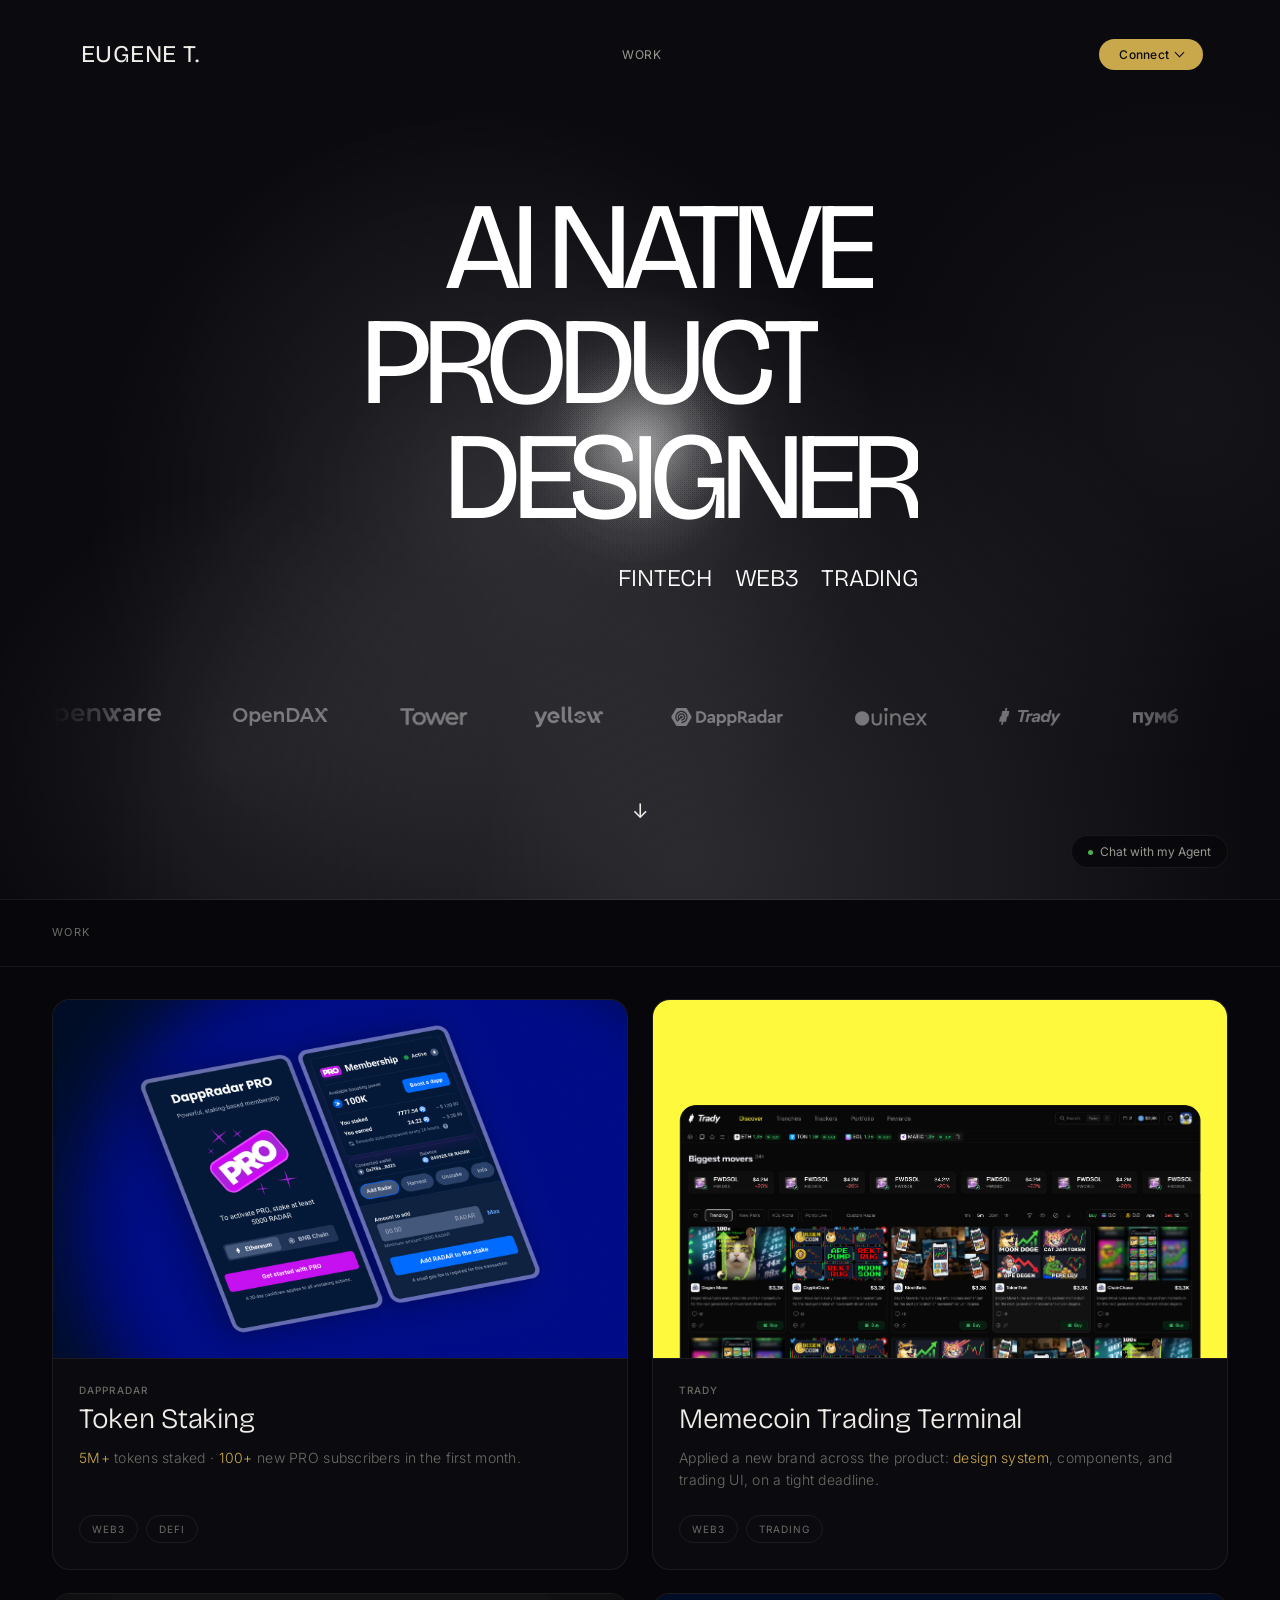
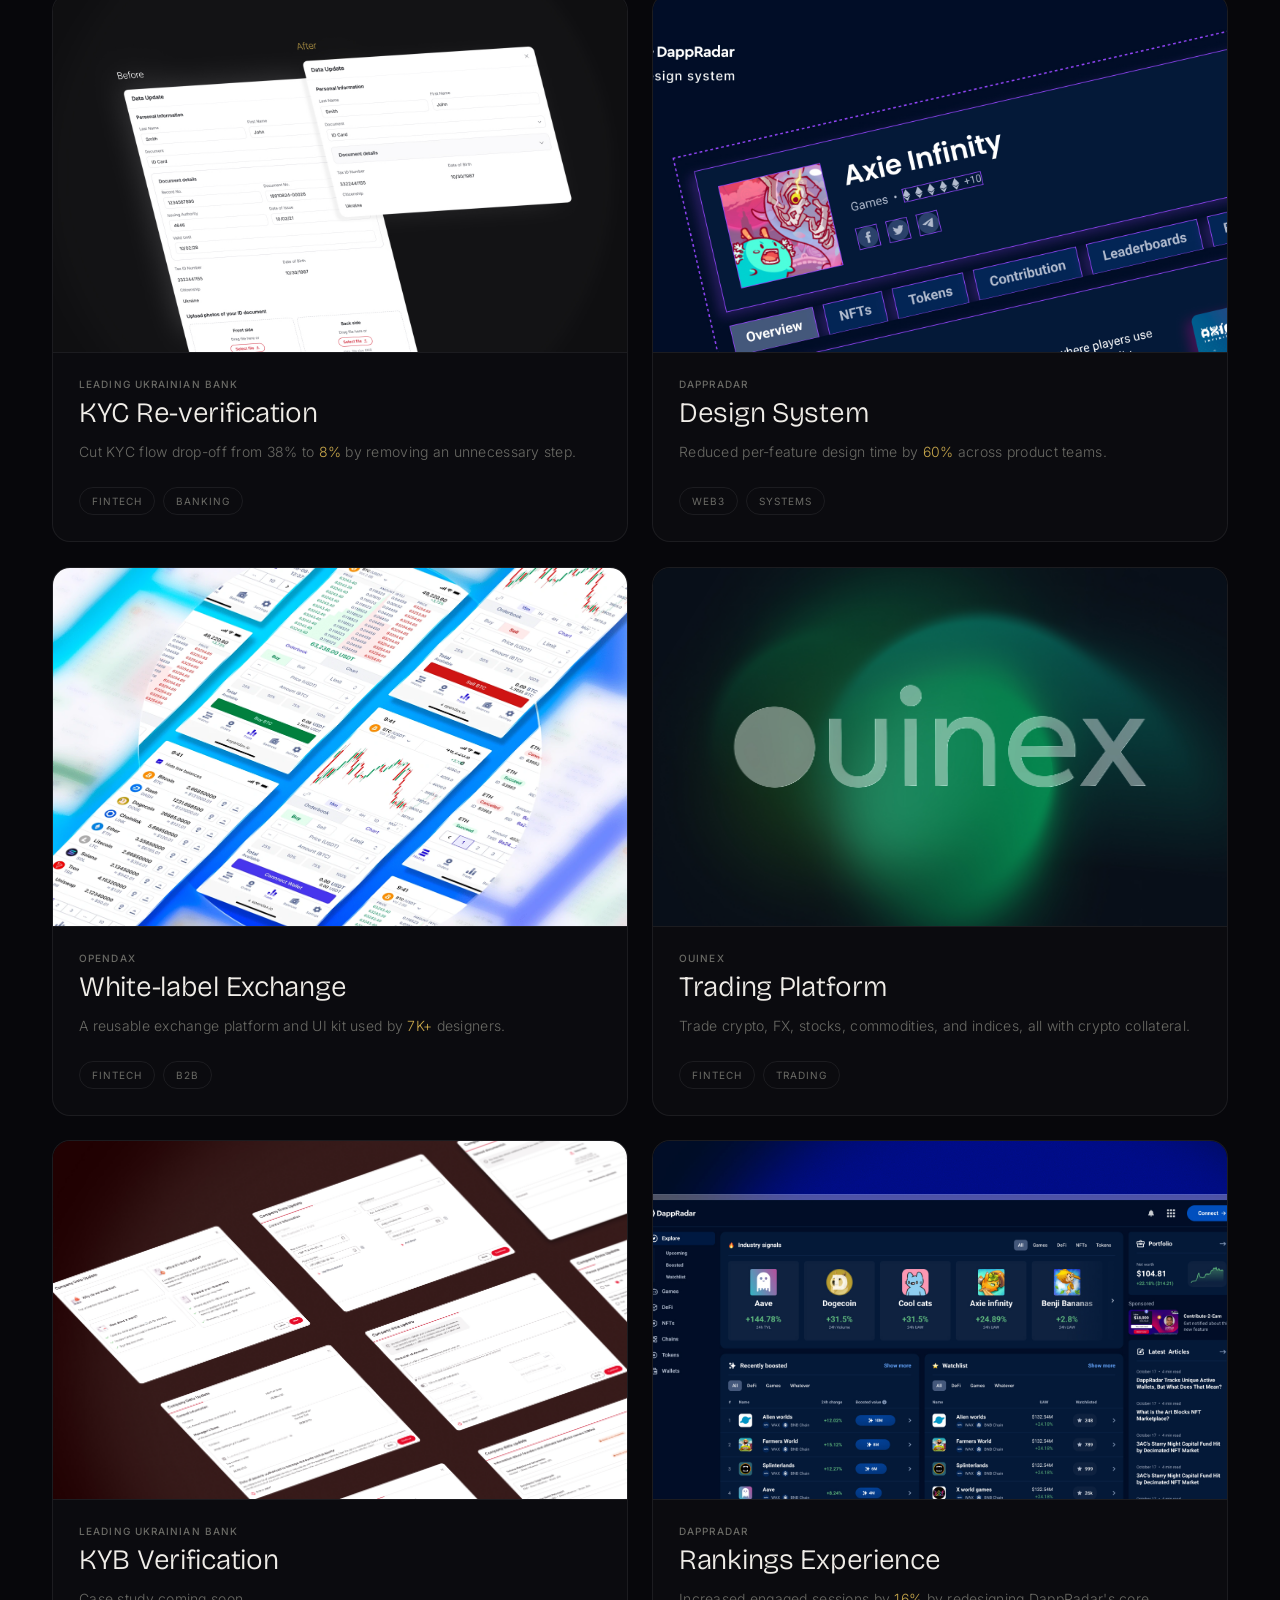
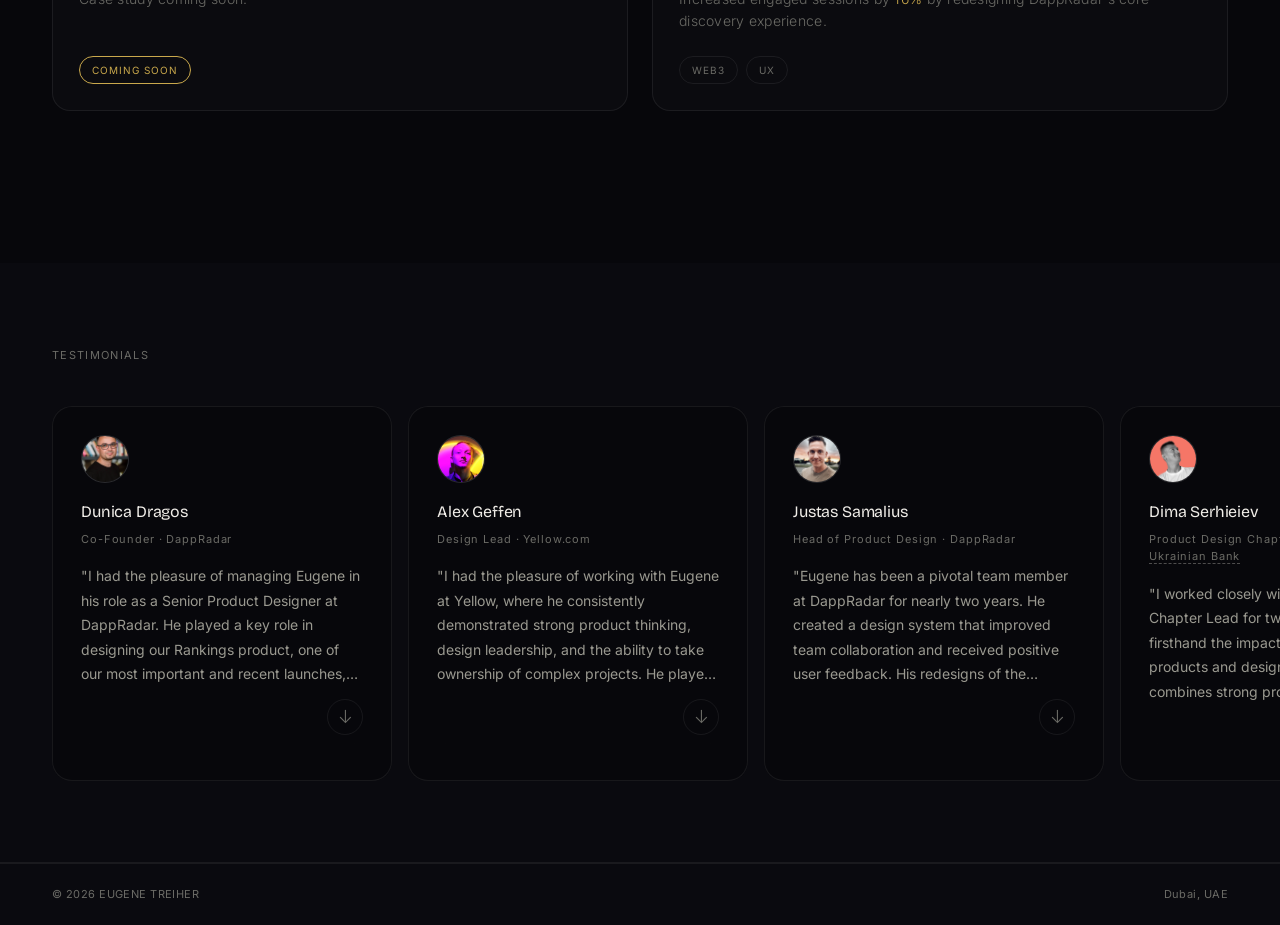
==== commit 9ce6b65b: "Fix mobile case reveal animation" ====
--- a/index.html
+++ b/index.html
@@ -555,7 +555,9 @@
     if (!entries[0].isIntersecting) return;
     work.classList.add('surface-visible');
     if (isMobile) {
-      caseCards.slice(0, 3).forEach(card => mobileCardObserver.observe(card));
+      caseCards
+        .filter(card => window.getComputedStyle(card).display !== 'none')
+        .forEach(card => mobileCardObserver.observe(card));
     } else {
       watchDesktopRow(0);
     }
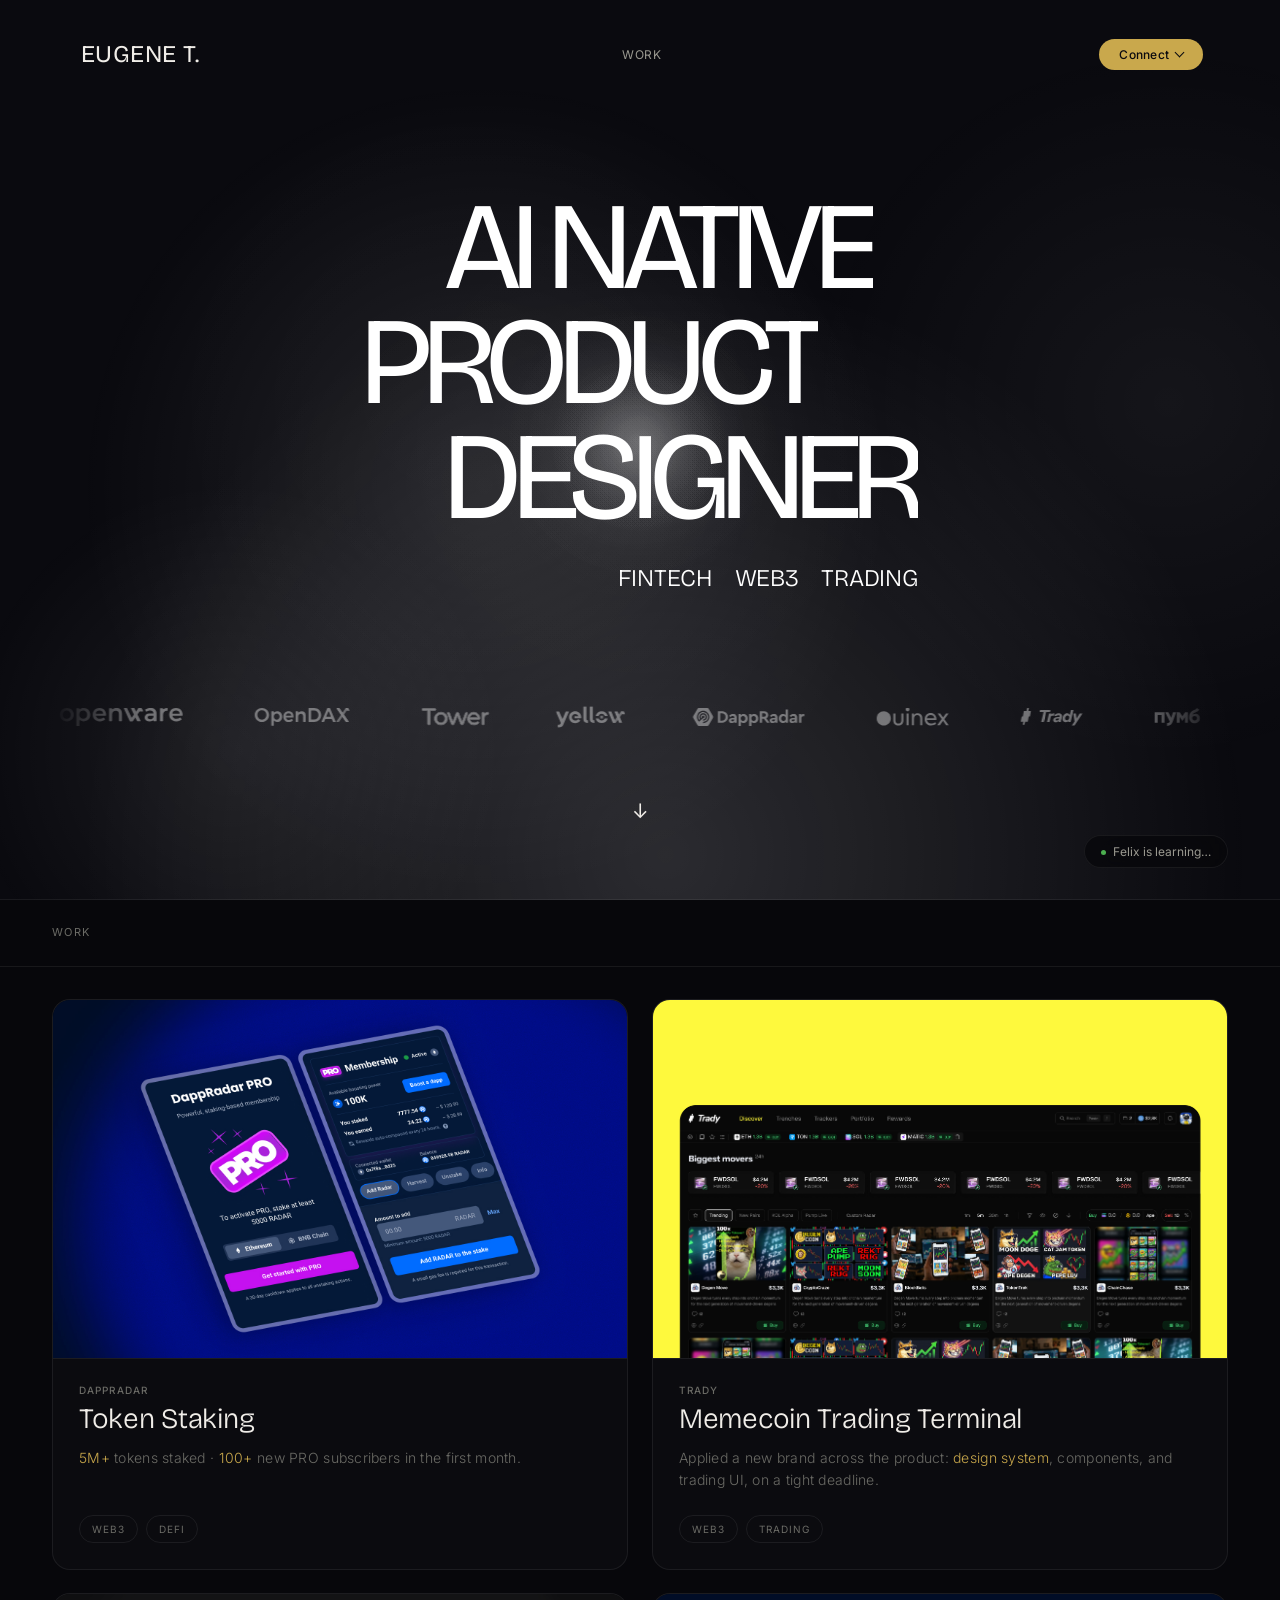
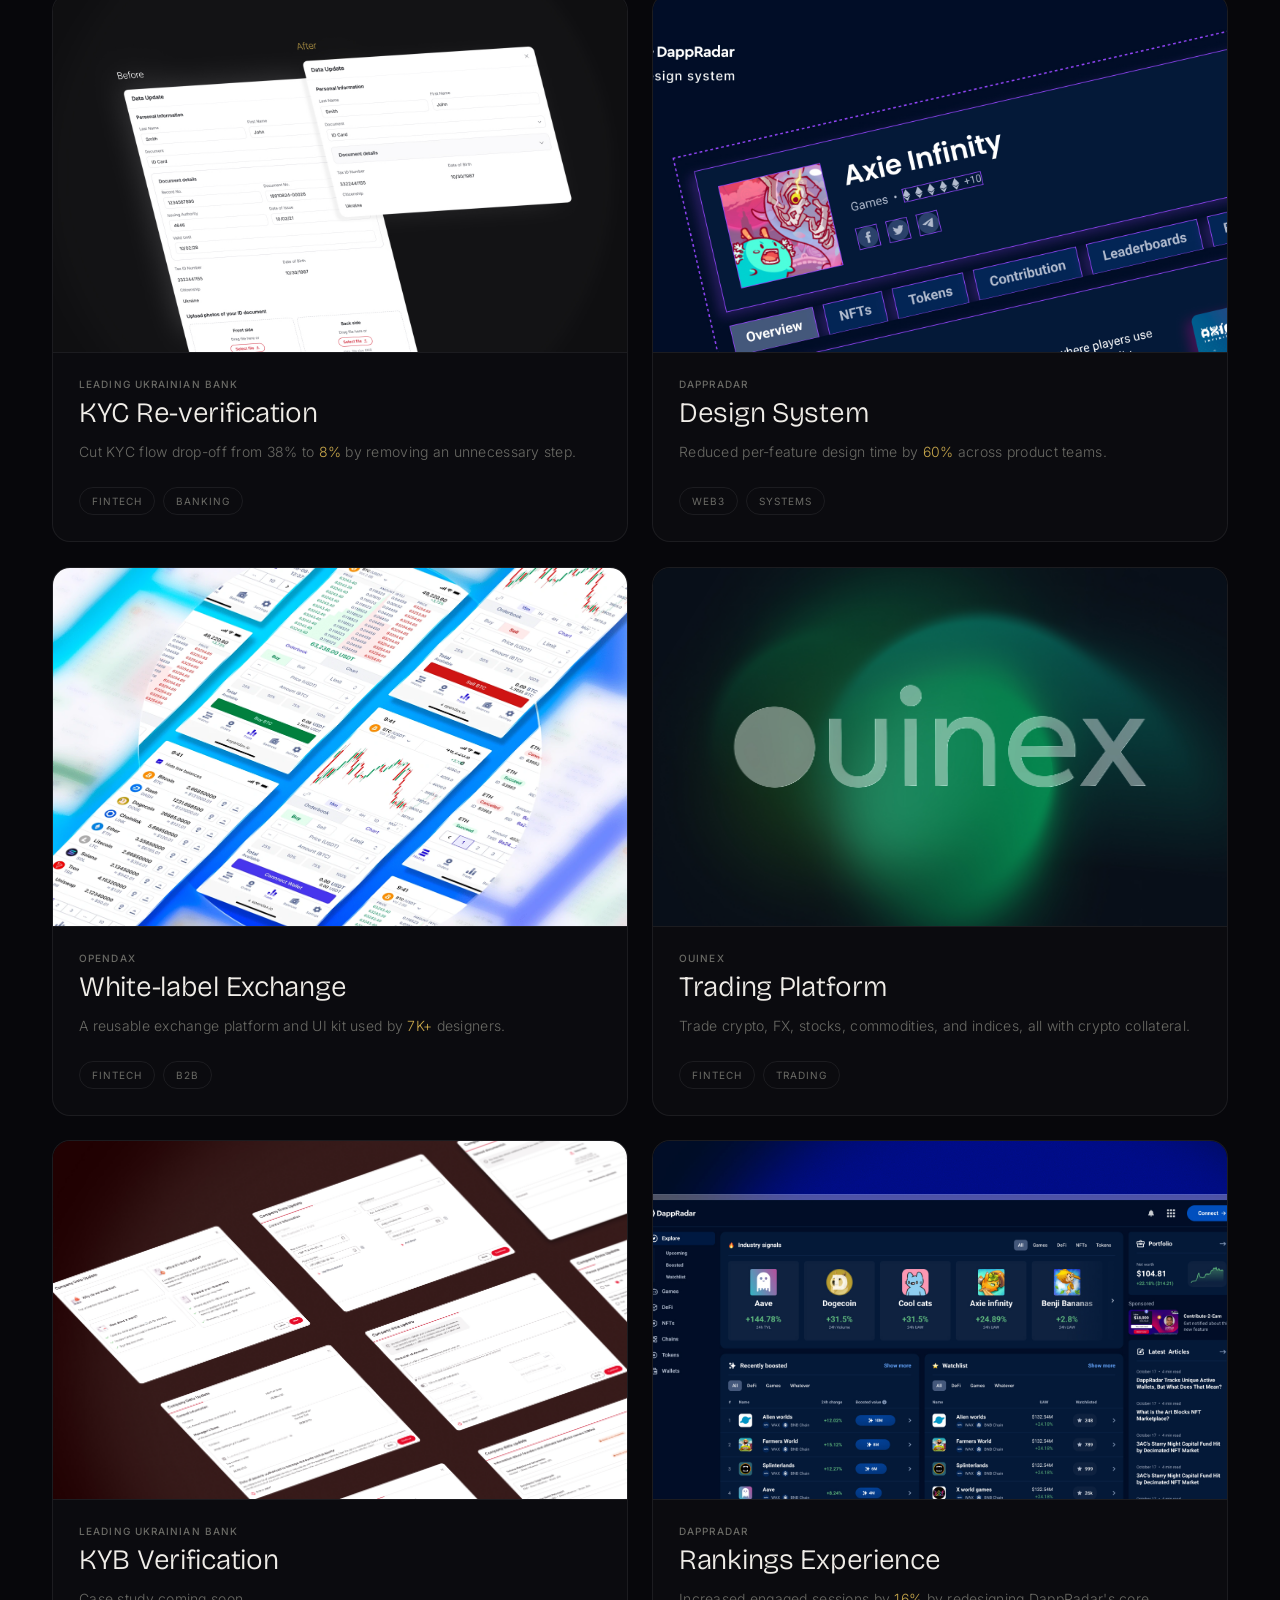
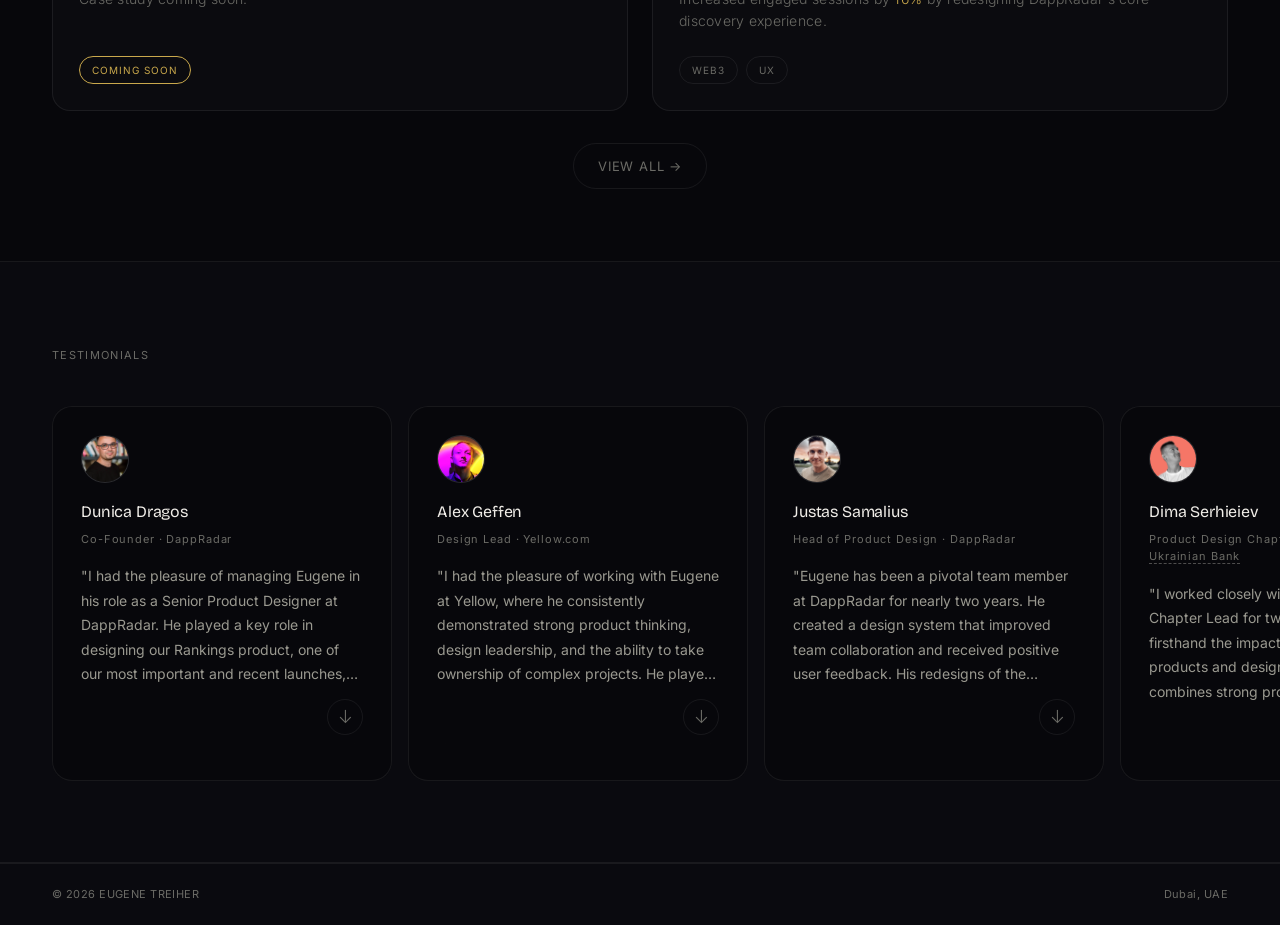
==== commit a9fe611a: "Put Felix chat in temporary "in training" state Disable the live Felix assistant while its knowledge" ====
--- a/index.html
+++ b/index.html
@@ -36,7 +36,7 @@
 </nav>
 
 <button class="felix-btn" type="button" aria-haspopup="dialog" aria-controls="ai-chat-modal" aria-expanded="false" onclick="openChat()">
-  <span class="locdot" style="display:inline-block;margin-right:7px;flex-shrink:0;position:relative;top:0;vertical-align:middle;"></span>Chat with my Agent
+  <span class="locdot" style="display:inline-block;margin-right:7px;flex-shrink:0;position:relative;top:0;vertical-align:middle;"></span>Felix is learning…
 </button>
 
 <div class="mobile-menu" id="mobile-menu">
@@ -170,18 +170,25 @@
   <section class="ai-chat-section" role="dialog" aria-modal="false" aria-labelledby="ai-chat-title">
     <header class="ai-chat-header">
       <div>
-        <div class="ai-chat-label">Online</div>
+        <div class="ai-chat-label">Away · in training</div>
         <h2 class="ai-chat-title" id="ai-chat-title">Felix · AI Assistant</h2>
       </div>
       <button class="ai-chat-close" type="button" aria-label="Close chat" onclick="closeChat()">×</button>
     </header>
     <div class="ai-chat-window" id="ai-chat-window" aria-live="polite">
       <div class="ai-msg ai-msg--bot">
-        <span>Hi, I'm Felix, Eugene's AI assistant. Ask me anything about his experience, skills, or how he can help your team.</span>
+        <span>🎓 Felix is in training right now.</span>
+      </div>
+      <div class="ai-msg ai-msg--bot">
+        <span>Eugene is feeding him every case study, metric, and questionable memecoin decision. He'll be back soon — smarter, faster, and slightly more caffeinated.</span>
+      </div>
+      <div class="ai-msg ai-msg--bot">
+        <span>In the meantime, the human answers fastest: treiher94@gmail.com</span>
       </div>
     </div>
     <div class="ai-chat-controls">
-      <div class="ai-chips-wrap" id="ai-chips-wrap">
+      <!-- Suggested questions hidden while Felix is in training. -->
+      <div class="ai-chips-wrap" id="ai-chips-wrap" style="display:none;">
         <button class="ai-chips-toggle" id="ai-chips-toggle" onclick="toggleChips()">Suggested questions <span id="ai-chips-arrow">↓</span></button>
         <div class="ai-chips ai-chips--closed" id="ai-chips">
           <button class="ai-chip" onclick="askChip(this)">How can Eugene help our team?</button>
@@ -195,8 +202,8 @@
         </div>
       </div>
       <div class="ai-input-row">
-        <input class="ai-input" id="ai-input" type="text" placeholder="Ask something…" autocomplete="off" />
-        <button class="ai-send" id="ai-send" type="button" aria-label="Send message" onclick="sendMessage()">↑</button>
+        <input class="ai-input" id="ai-input" type="text" placeholder="Felix is hitting the books — back soon 📚" autocomplete="off" disabled aria-disabled="true" />
+        <button class="ai-send" id="ai-send" type="button" aria-label="Send message" onclick="sendMessage()" disabled aria-disabled="true">↑</button>
       </div>
     </div>
   </section>
@@ -468,6 +475,7 @@
 
 function sendMessage(text) {
   const input = document.getElementById('ai-input');
+  if (!input || input.disabled) return; // Felix is in training — chat disabled
   const q = text || input.value.trim();
   if (!q) return;
   input.value = '';
--- a/styles.css
+++ b/styles.css
@@ -646,6 +646,7 @@
 .audit-flow-stage--result>span{color:var(--muted)}
 .audit-flow-stage--result strong{color:var(--text)}
 .audit-flow figcaption{grid-column:1/-1;margin-top:4px;font-size:11px;line-height:1.5;letter-spacing:.04em;color:var(--muted)}
+.audit-research-grid{margin-top:64px}
 .design-system-case .case-media img,.design-system-case .case-media-grid img,.design-system-case .ds-gallery img{border:0}
 .ds-subheading{font-family:'Bricolage Grotesque',sans-serif;font-size:22px;font-weight:300;line-height:1.3;color:var(--text);margin-top:42px;margin-bottom:14px}
 .ds-gallery{display:grid;gap:16px;margin-top:28px;min-width:0}
@@ -694,6 +695,7 @@
 .mobile-layout-grid{display:grid;grid-template-columns:repeat(3,minmax(0,1fr));gap:16px;margin-top:28px}
 .mobile-layout-grid figure{margin:0;min-width:0;overflow:hidden;border:1px solid var(--line);border-radius:16px;background:#061c40}
 .mobile-layout-grid img{display:block;width:100%;height:auto}
+@media(min-width:769px){#mobile-layout .mobile-layout-grid{width:70%;margin-left:auto;margin-right:auto}}
 .mobile-slider{display:flex;align-items:flex-start;gap:20px;margin-top:28px;overflow-x:auto;scroll-snap-type:x mandatory;overscroll-behavior-inline:contain;padding-bottom:16px;scrollbar-width:thin;scrollbar-color:var(--line) transparent}
 .mobile-slider::-webkit-scrollbar{height:8px}
 .mobile-slider::-webkit-scrollbar-thumb{background:var(--line);border-radius:8px}
@@ -1176,6 +1178,7 @@
   .audit-flow-arrow{transform:rotate(90deg);font-size:24px}
   .audit-flow-stage{min-height:0;padding:20px}
   .audit-flow figcaption{grid-column:auto}
+  .audit-research-grid{margin-top:44px}
   .ds-capability-grid{grid-template-columns:repeat(2,minmax(0,1fr));margin-top:22px}
   .ds-capability-grid article{padding:18px 16px}
   .ds-subheading{font-size:20px;margin-top:32px}
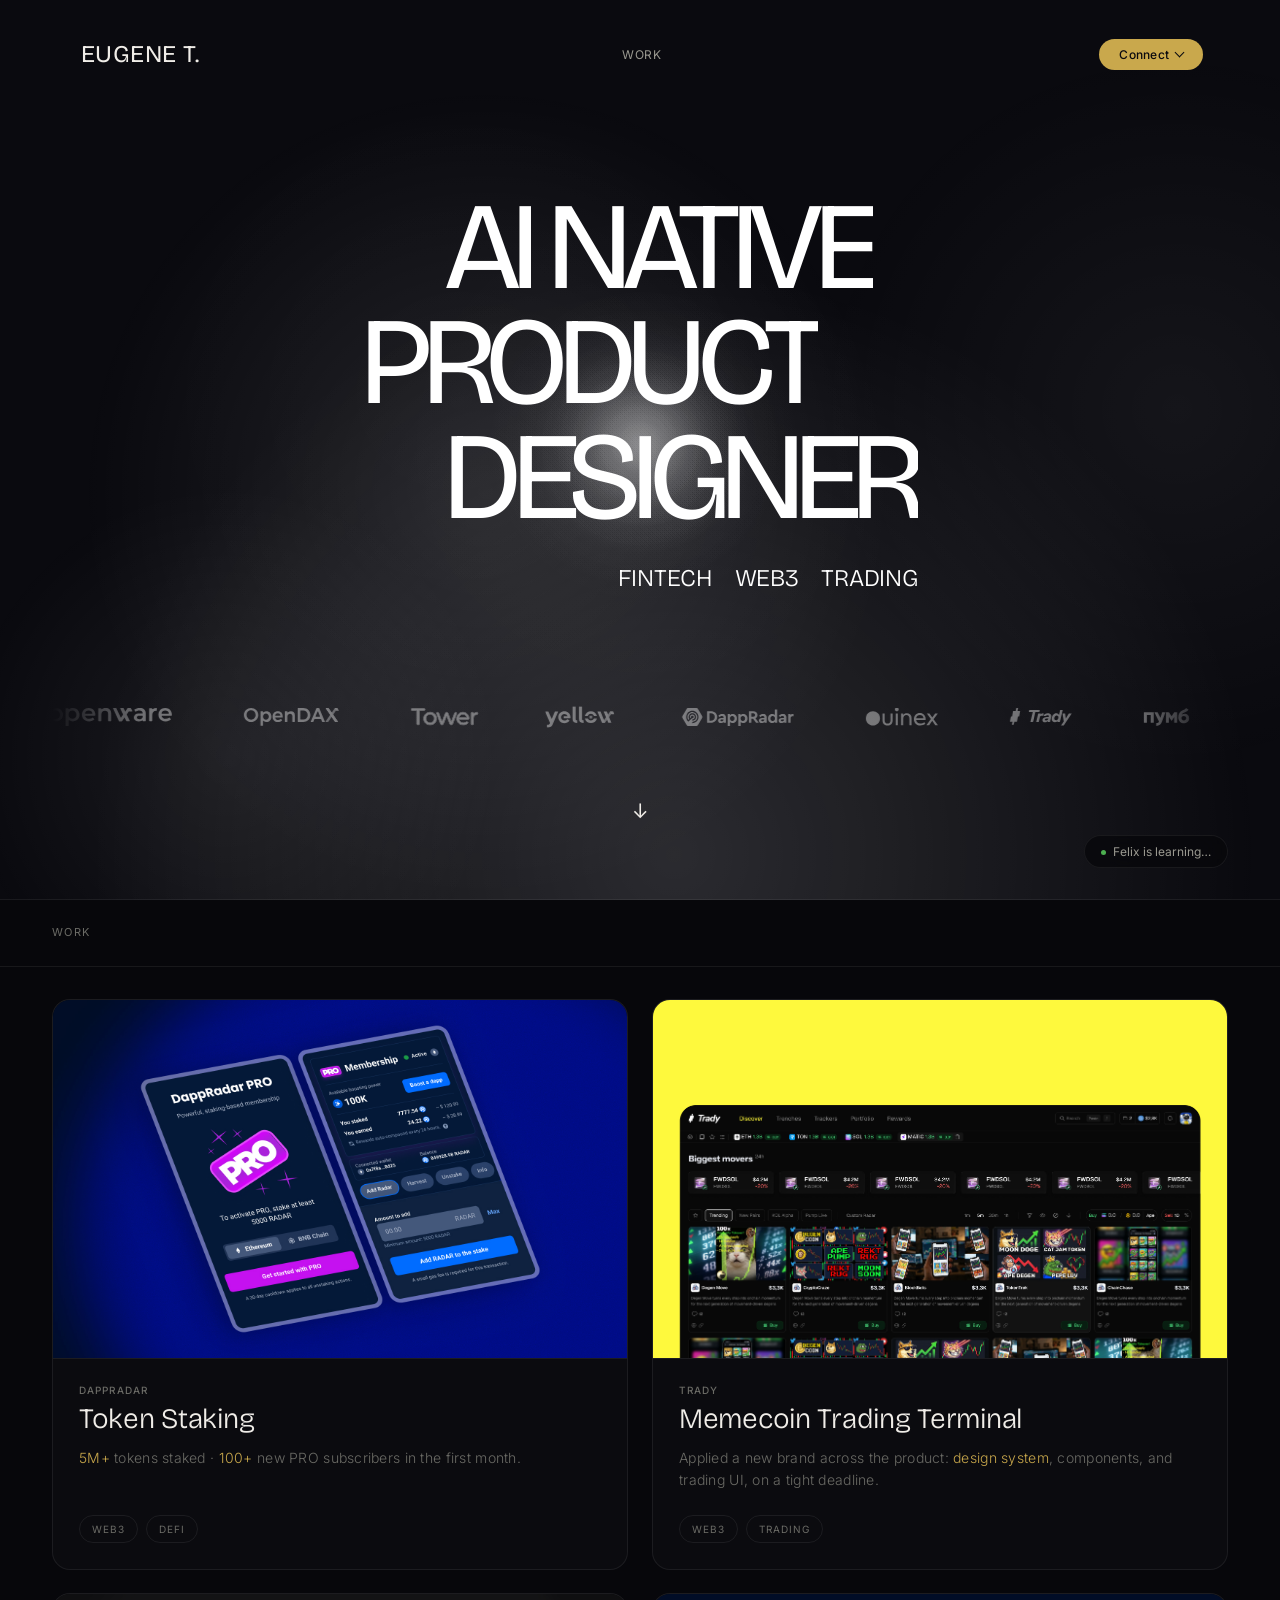
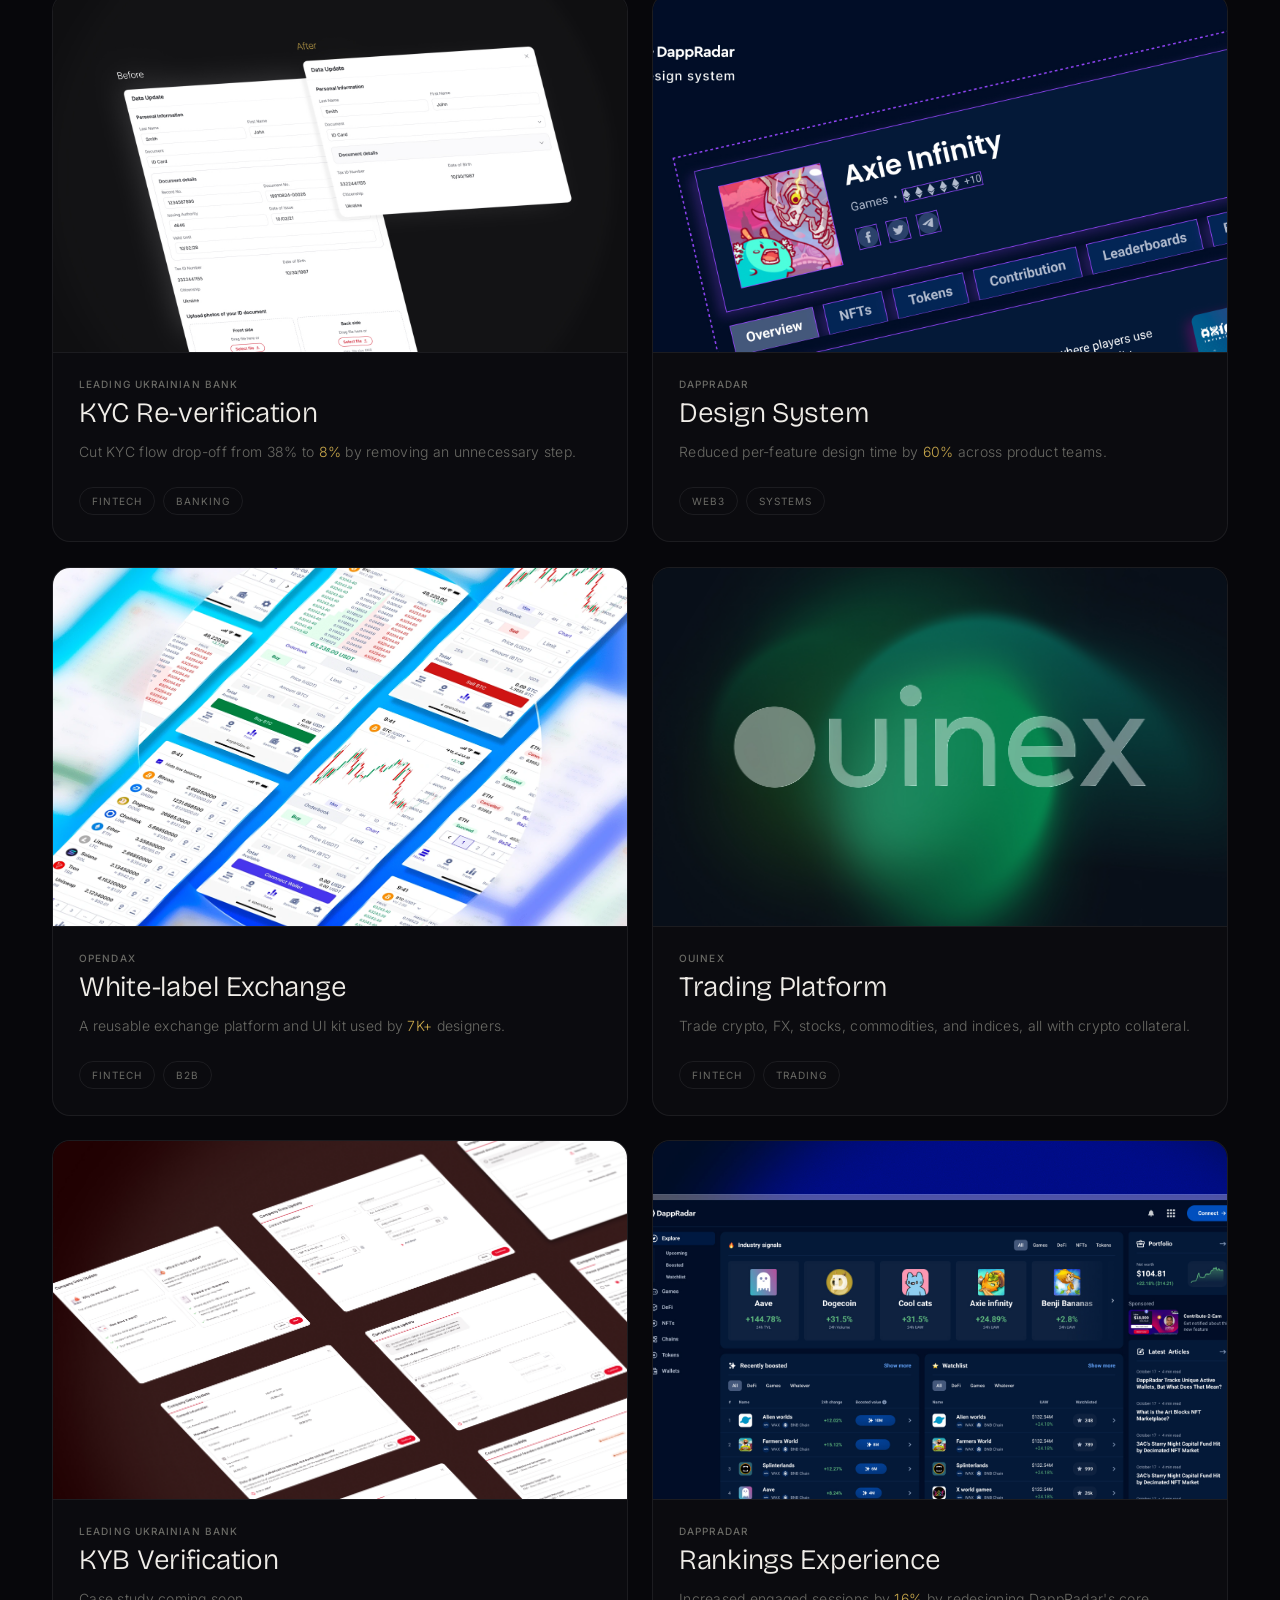
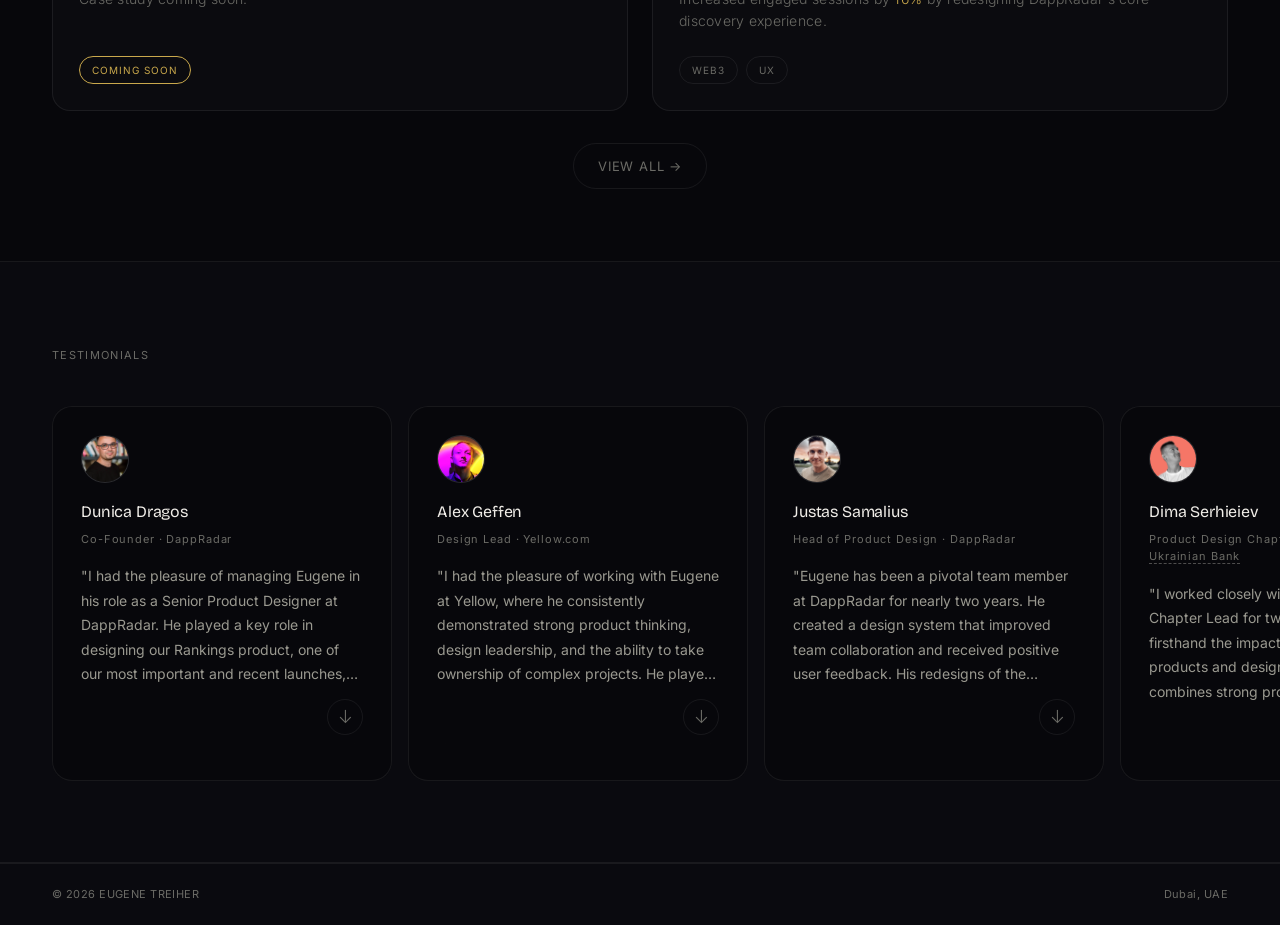
==== commit 17e34d3a: "Update contact email to e.treiher@gmail.com Co-Authored-By: Claude Opus 4.8 <noreply@anthropic.com>" ====
--- a/index.html
+++ b/index.html
@@ -183,7 +183,7 @@
         <span>Eugene is feeding him every case study, metric, and questionable memecoin decision. He'll be back soon — smarter, faster, and slightly more caffeinated.</span>
       </div>
       <div class="ai-msg ai-msg--bot">
-        <span>In the meantime, the human answers fastest: treiher94@gmail.com</span>
+        <span>In the meantime, the human answers fastest: e.treiher@gmail.com</span>
       </div>
     </div>
     <div class="ai-chat-controls">
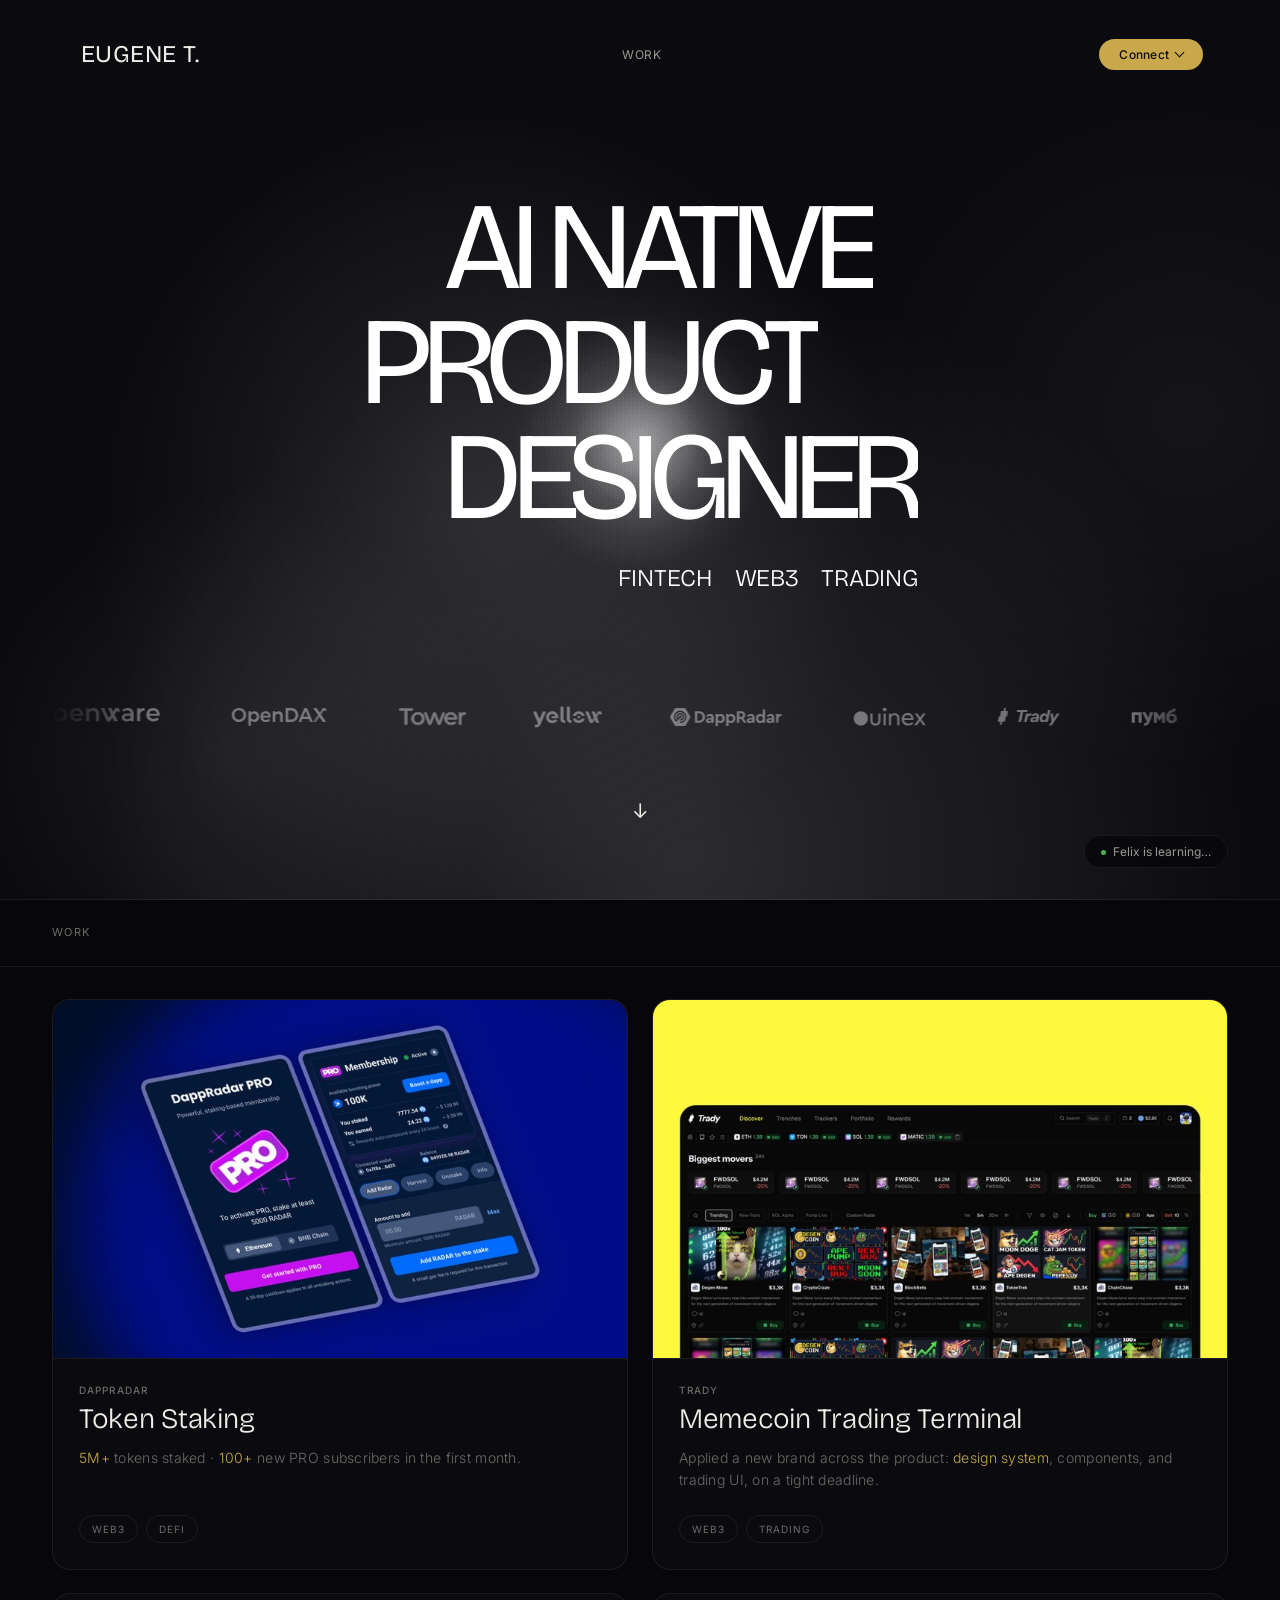
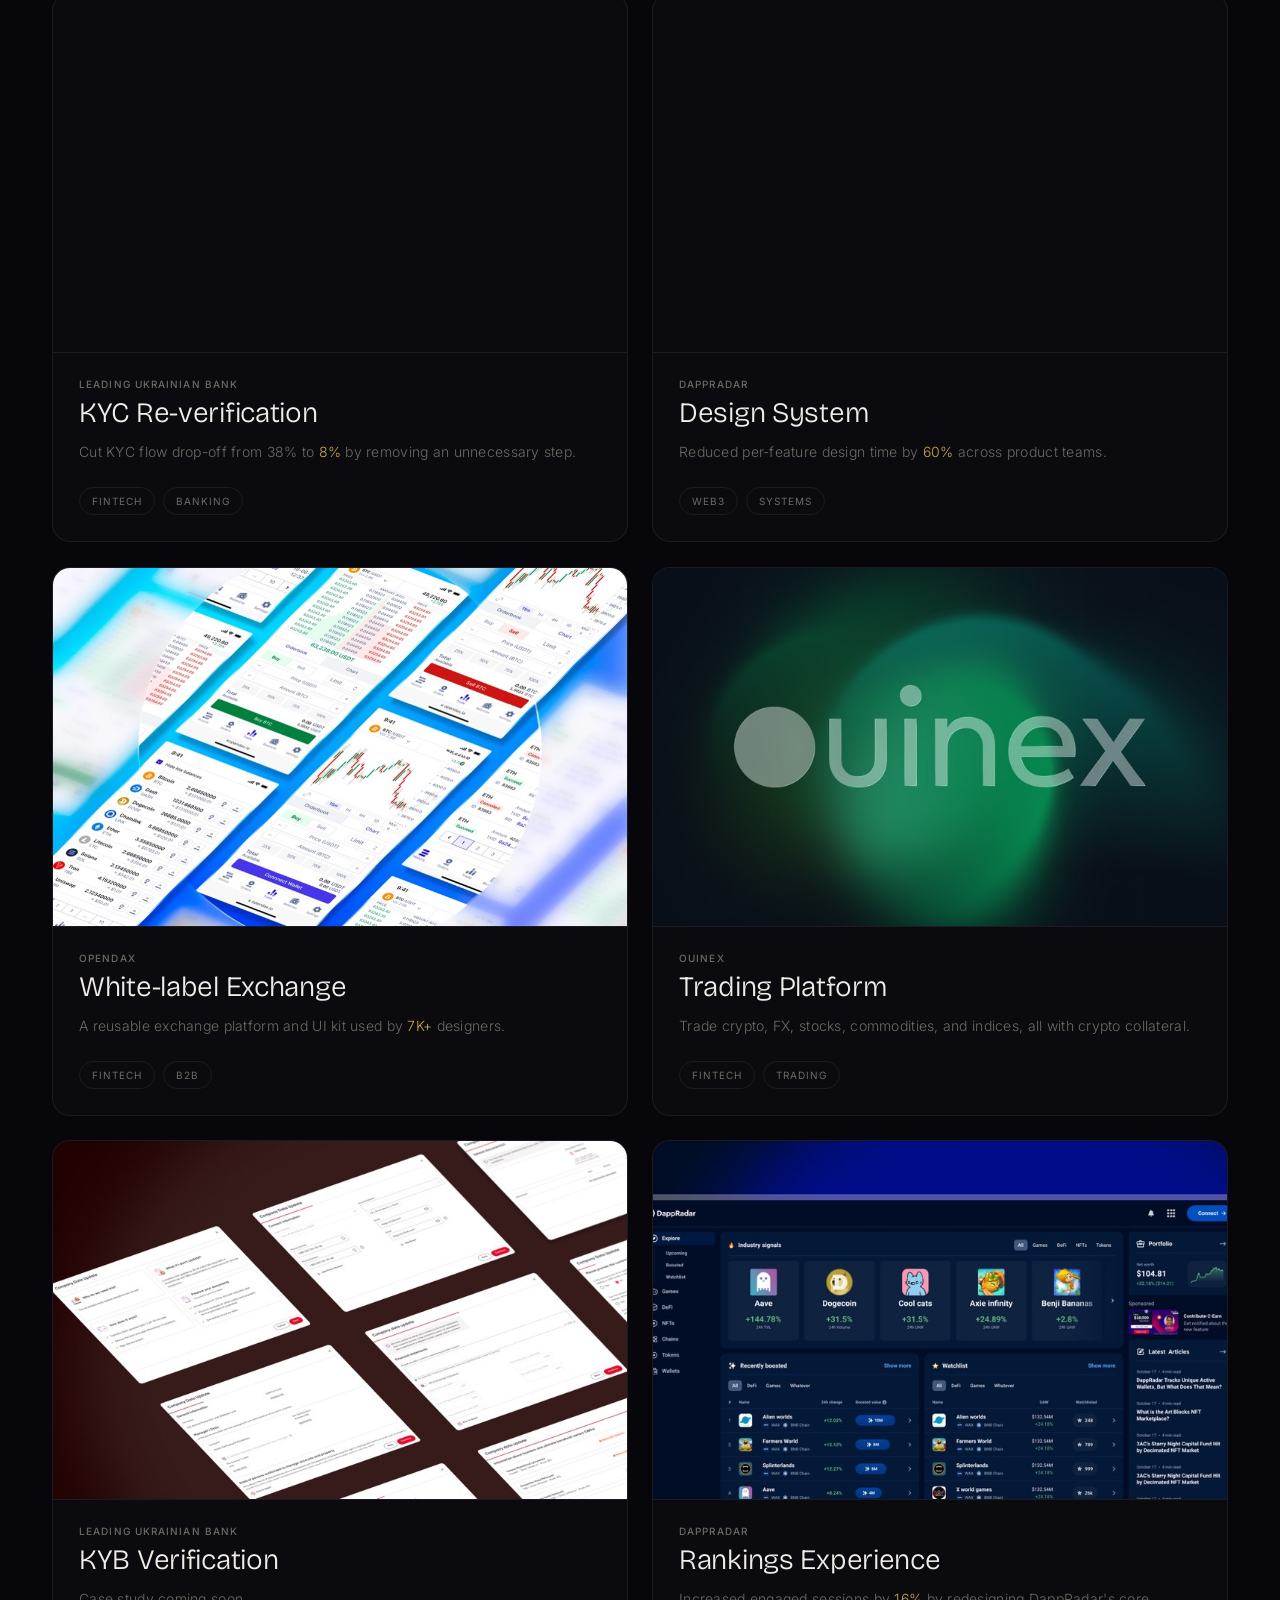
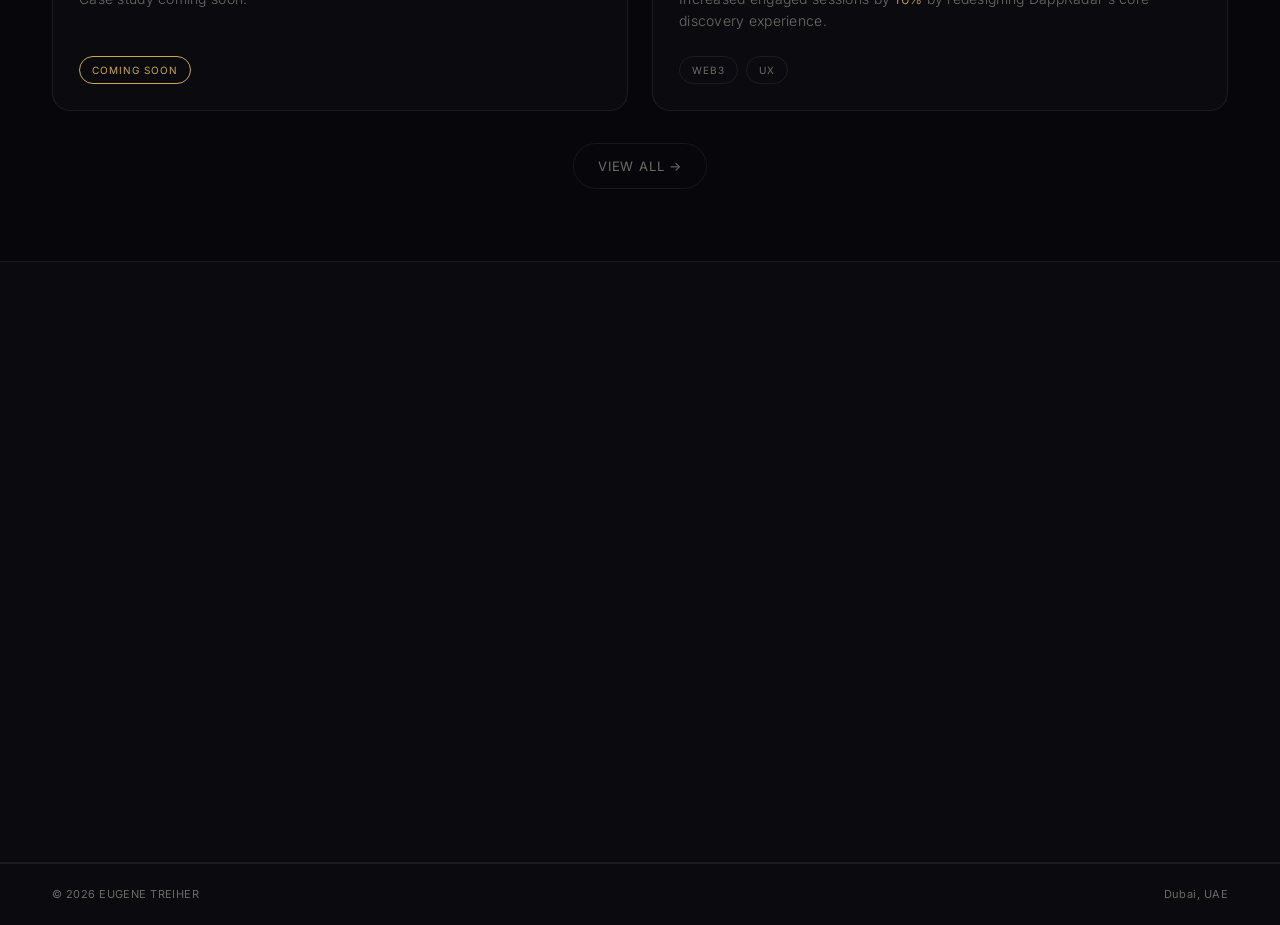
==== commit 4c243ad8: "Optimize case study performance" ====
--- a/index.html
+++ b/index.html
@@ -103,7 +103,7 @@
         <span class="case-row-tag">Web3</span>
         <span class="case-row-tag">DeFi</span>
       </div>
-      <img class="case-row-cover" src="RADAR Staking.jpg" alt="Token Staking UX">
+      <img class="case-row-cover" src="RADAR Staking.jpg" srcset="assets/optimized/radar-staking-960.jpg 960w, RADAR%20Staking.jpg 1960w" sizes="(max-width: 768px) calc(100vw - 40px), 50vw" alt="Token Staking UX" loading="lazy" decoding="async" width="1960" height="980">
     </a>
     <a class="case-row" href="/trady" data-preview="Trady-cover.jpg">
       <div class="case-row-name"><span class="case-row-company">Trady</span>Memecoin Trading Terminal<span class="case-row-desc">Applied a new brand across the product: <em class="case-accent">design system</em>, components, and trading UI, on a tight deadline.</span></div>
@@ -111,7 +111,7 @@
         <span class="case-row-tag">Web3</span>
         <span class="case-row-tag">Trading</span>
       </div>
-      <img class="case-row-cover" src="Trady-cover.jpg" alt="Trady Memecoin Trading Terminal">
+      <img class="case-row-cover" src="Trady-cover.jpg" srcset="assets/optimized/trady-cover-960.jpg 960w, Trady-cover.jpg 2940w" sizes="(max-width: 768px) calc(100vw - 40px), 50vw" alt="Trady Memecoin Trading Terminal" loading="lazy" decoding="async" width="2940" height="1470">
     </a>
     <a class="case-row" href="/kyc-drop-off" data-preview="KYC Case.jpg">
       <div class="case-row-name"><span class="case-row-company">Leading Ukrainian Bank</span>KYC Re-verification<span class="case-row-desc">Cut KYC flow drop-off from 38% to <em class="case-accent">8%</em> by removing an unnecessary step.</span></div>
@@ -119,7 +119,7 @@
         <span class="case-row-tag">Fintech</span>
         <span class="case-row-tag">Banking</span>
       </div>
-      <img class="case-row-cover" src="KYC Case.jpg" alt="Simplifying KYC Re-verification">
+      <img class="case-row-cover" src="KYC Case.jpg" srcset="assets/optimized/kyc-case-960.jpg 960w, KYC%20Case.jpg 1960w" sizes="(max-width: 768px) calc(100vw - 40px), 50vw" alt="Simplifying KYC Re-verification" loading="lazy" decoding="async" width="1960" height="980">
     </a>
     <a class="case-row case-row--desktop-only" href="/design-system-dappradar" data-preview="DappRadarDS.jpg">
       <div class="case-row-name"><span class="case-row-company">DappRadar</span>Design System<span class="case-row-desc">Reduced per-feature design time by <em class="case-accent">60%</em> across product teams.</span></div>
@@ -127,7 +127,7 @@
         <span class="case-row-tag">Web3</span>
         <span class="case-row-tag">Systems</span>
       </div>
-      <img class="case-row-cover" src="DappRadarDS.jpg" alt="DappRadar Design System">
+      <img class="case-row-cover" src="DappRadarDS.jpg" srcset="assets/optimized/dappradar-ds-960.jpg 960w, DappRadarDS.jpg 1960w" sizes="50vw" alt="DappRadar Design System" loading="lazy" decoding="async" width="1960" height="980">
     </a>
     <a class="case-row case-row--desktop-only" href="/white-label-opendax" data-preview="White-label.png">
       <div class="case-row-name"><span class="case-row-company">OpenDax</span>White-label Exchange<span class="case-row-desc">A reusable exchange platform and UI kit used by <em class="case-accent">7K+</em> designers.</span></div>
@@ -135,7 +135,7 @@
         <span class="case-row-tag">Fintech</span>
         <span class="case-row-tag">B2B</span>
       </div>
-      <img class="case-row-cover" src="White-label.png" alt="White-label Exchange">
+      <img class="case-row-cover" src="White-label.png" srcset="assets/optimized/white-label-960.jpg 960w, White-label.png 1373w" sizes="50vw" alt="White-label Exchange" loading="lazy" decoding="async" width="1373" height="1026">
     </a>
     <a class="case-row case-row--desktop-only" href="/ouinex" data-preview="ouinex-cover.jpg">
       <div class="case-row-name"><span class="case-row-company">OUINEX</span>Trading Platform<span class="case-row-desc">Trade crypto, FX, stocks, commodities, and indices, all with crypto collateral.</span></div>
@@ -143,14 +143,14 @@
         <span class="case-row-tag">Fintech</span>
         <span class="case-row-tag">Trading</span>
       </div>
-      <img class="case-row-cover" src="ouinex-cover.jpg" alt="OUINEX Trading Platform">
+      <img class="case-row-cover" src="ouinex-cover.jpg" srcset="assets/optimized/ouinex-cover-960.jpg 960w, ouinex-cover.jpg 2940w" sizes="50vw" alt="OUINEX Trading Platform" loading="lazy" decoding="async" width="2940" height="1470">
     </a>
     <div class="case-row case-row--soon case-row--desktop-only" aria-disabled="true">
       <div class="case-row-name"><span class="case-row-company">Leading Ukrainian Bank</span>KYB Verification<span class="case-row-desc">Case study coming soon.</span></div>
       <div class="case-row-tags">
         <span class="case-row-tag case-row-tag--soon">Coming soon</span>
       </div>
-      <img class="case-row-cover" src="KYB case.jpg" alt="KYB Verification Service">
+      <img class="case-row-cover" src="KYB case.jpg" srcset="assets/optimized/kyb-case-960.jpg 960w, KYB%20case.jpg 2940w" sizes="50vw" alt="KYB Verification Service" loading="lazy" decoding="async" width="2940" height="1470">
     </div>
     <a class="case-row" href="/rankings-dappradar" data-preview="dApp Rankings.jpg">
       <div class="case-row-name"><span class="case-row-company">DappRadar</span>Rankings Experience<span class="case-row-desc">Increased engaged sessions by <em class="case-accent">16%</em> by redesigning DappRadar's core discovery experience.</span></div>
@@ -158,7 +158,7 @@
         <span class="case-row-tag">Web3</span>
         <span class="case-row-tag">UX</span>
       </div>
-      <img class="case-row-cover" src="dApp Rankings.jpg" alt="Rankings Experience">
+      <img class="case-row-cover" src="dApp Rankings.jpg" srcset="assets/optimized/dapp-rankings-960.jpg 960w, dApp%20Rankings.jpg 1960w" sizes="(max-width: 768px) calc(100vw - 40px), 50vw" alt="Rankings Experience" loading="lazy" decoding="async" width="1960" height="980">
     </a>
   </div>
   <div style="margin-top:32px;text-align:center;">
--- a/styles.css
+++ b/styles.css
@@ -621,6 +621,8 @@
 .cst:focus-visible{outline:1px solid var(--accent);outline-offset:3px;border-radius:2px}
 .case-content{display:flex;flex-direction:column;gap:60px;min-width:0;width:100%;max-width:100%}
 .case-content>div{min-width:0;max-width:100%}
+/* Skip layout and paint work for distant case-study sections until they approach the viewport. */
+.case-content>div,.case-content>figure{content-visibility:auto;contain-intrinsic-size:auto 700px}
 .case-intro-grid{display:grid;grid-template-columns:repeat(2,minmax(0,1fr));gap:16px}
 .case-intro-card{padding:28px;border:1px solid var(--line);border-radius:16px;background:rgba(240,237,232,.025)}
 .case-intro-card .csh{font-size:clamp(24px,2.3vw,30px);margin-bottom:14px}
@@ -960,6 +962,7 @@
 .text-reveal.delay-3 .text-reveal-inner{transition-delay:.36s}
 
 @media(max-width:768px){
+  #blob-canvas{display:none}
   .work-hero{padding:120px 20px 60px}
   .work-hero-bottom{flex-direction:column;gap:24px;align-items:flex-start}
   .work-hero-count{display:none}
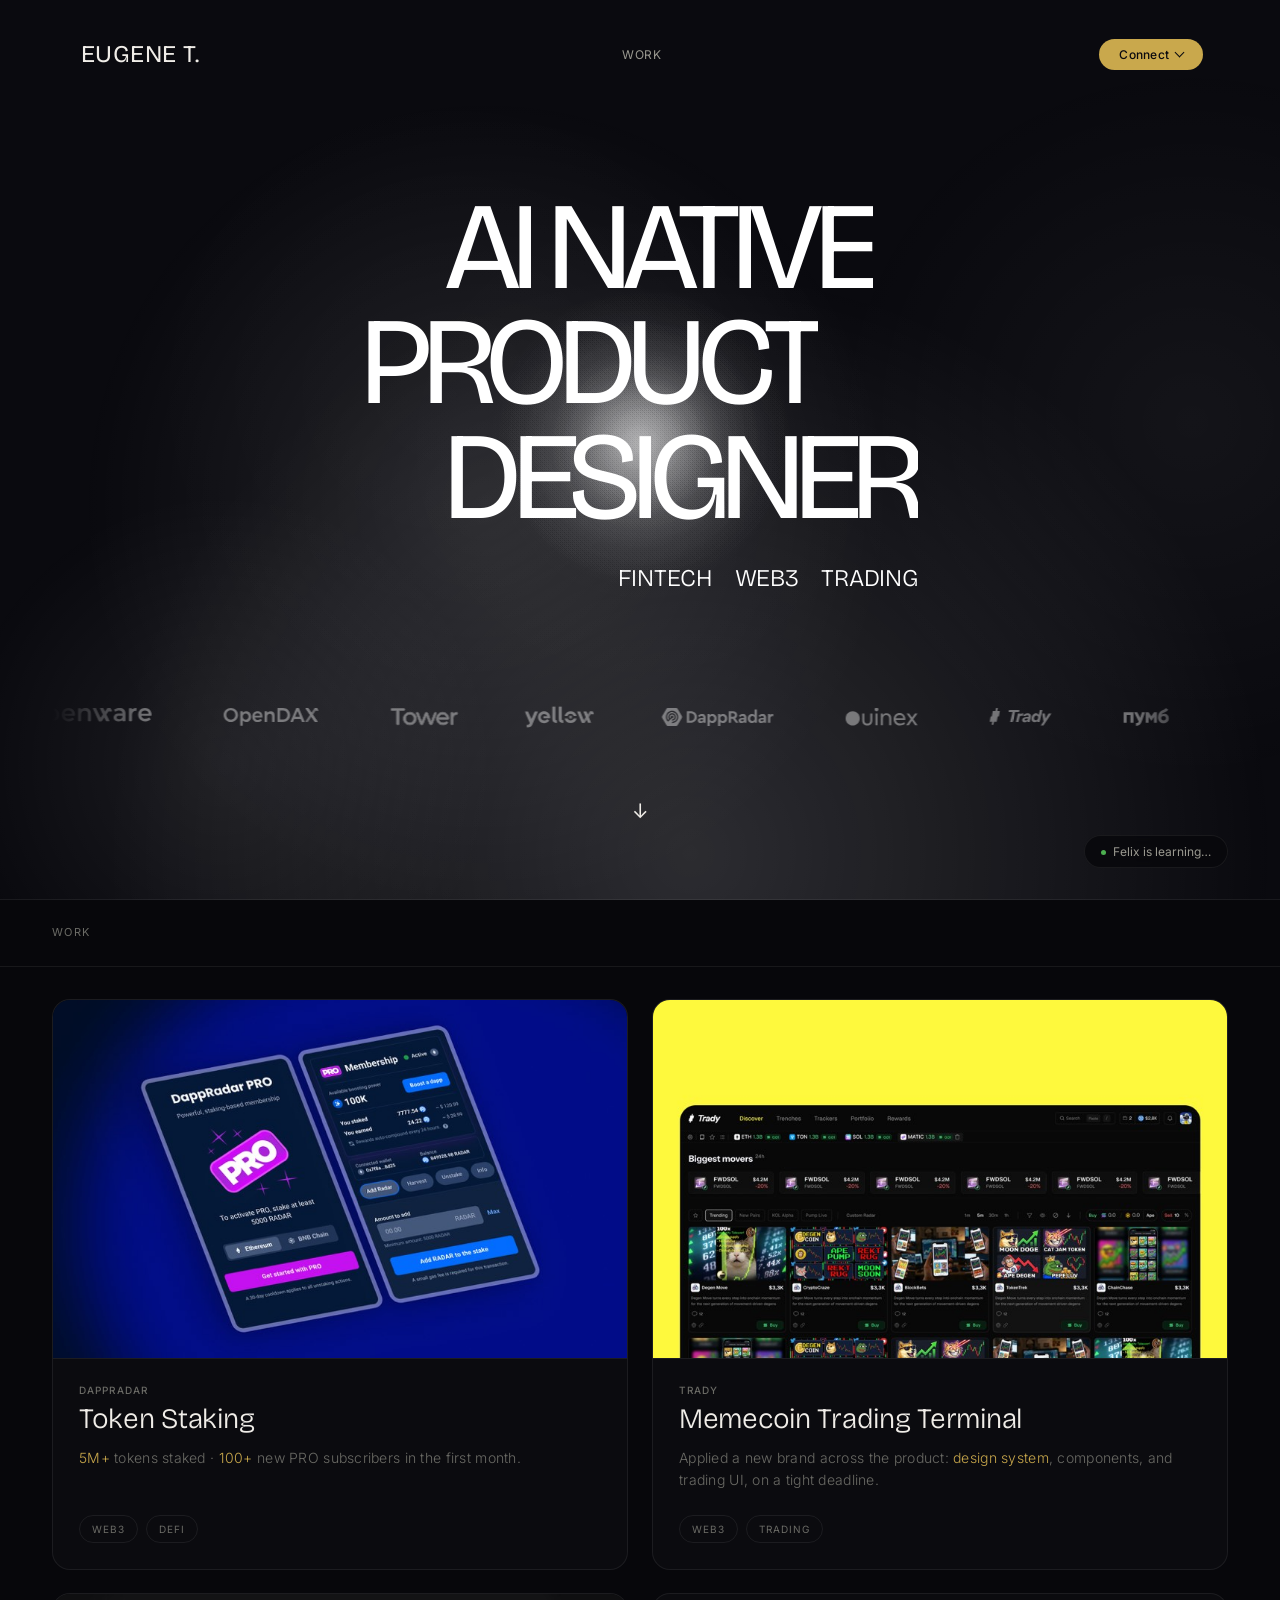
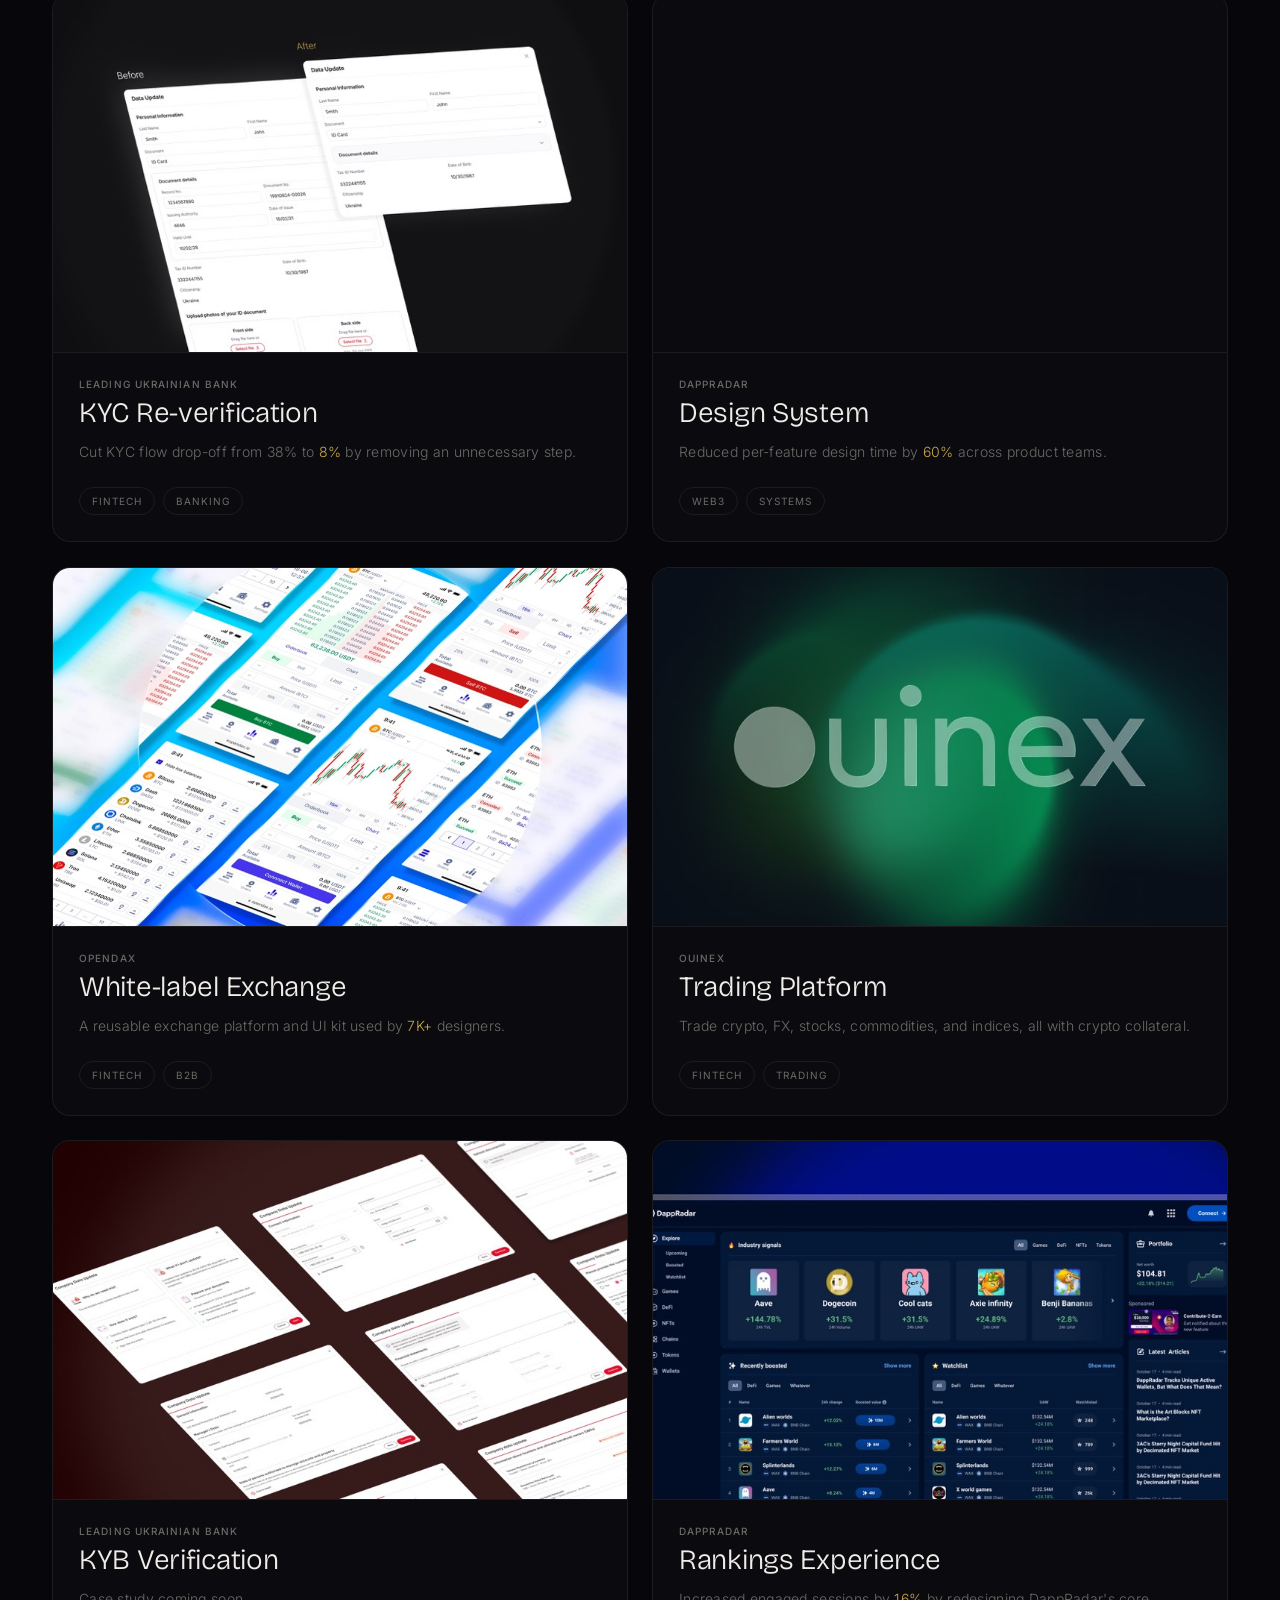
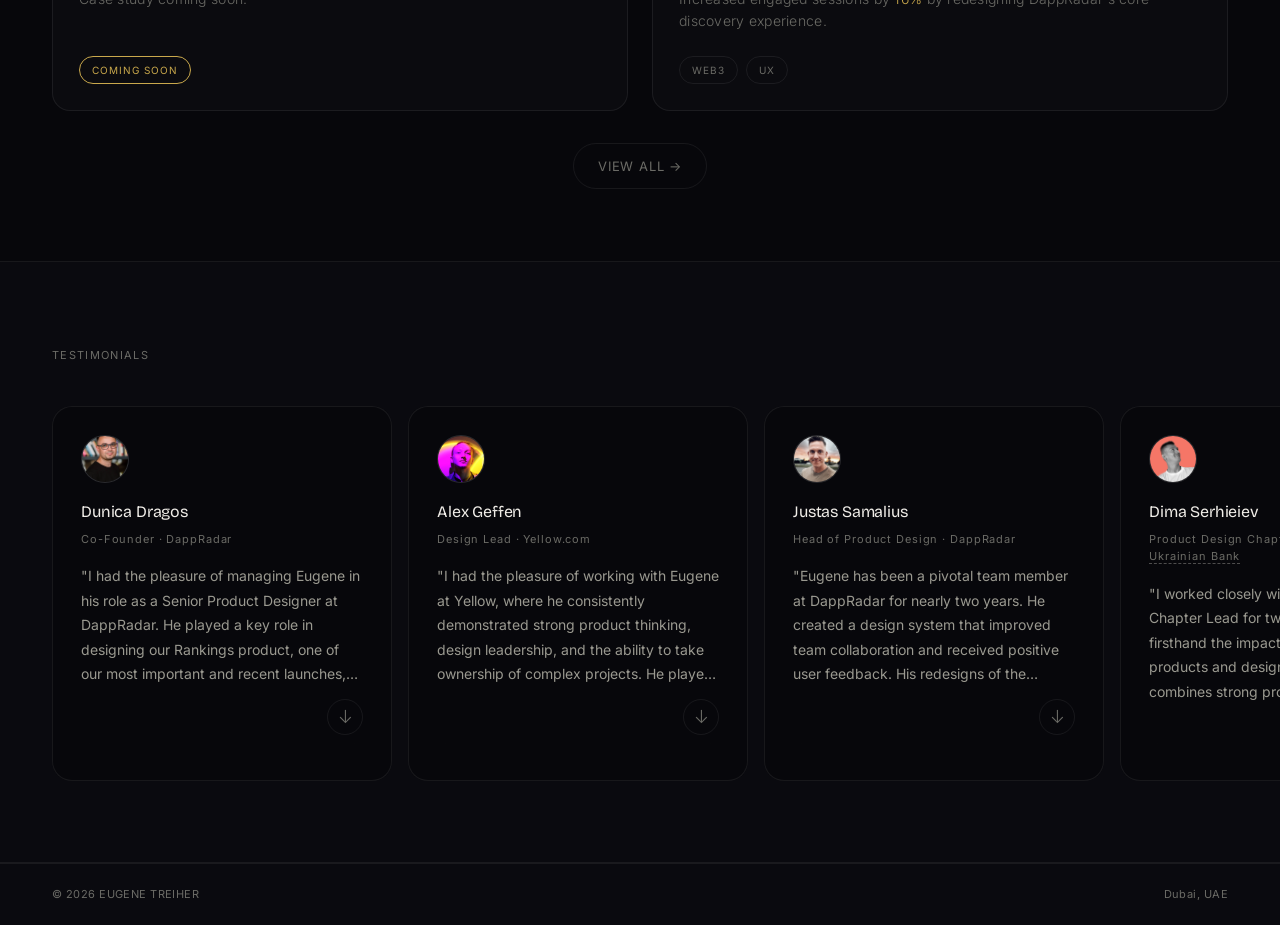
==== commit 768419b5: "Scale hero for large displays" ====
--- a/index.html
+++ b/index.html
@@ -7,7 +7,7 @@
 <link rel="icon" href="/favicon.svg" type="image/svg+xml">
 <link rel="preconnect" href="https://fonts.googleapis.com">
 <link href="https://fonts.googleapis.com/css2?family=Inter:wght@300;400;500;900&family=Bricolage+Grotesque:wght@200;300;400;500;600;700;800&family=Barlow+Condensed:wght@400;600;700;800&display=swap" rel="stylesheet">
-<link rel="stylesheet" href="styles.css?v=22">
+<link rel="stylesheet" href="styles.css?v=23">
 </head>
 <body>
 
--- a/styles.css
+++ b/styles.css
@@ -316,6 +316,17 @@
   max-height:13px;
 }
 @keyframes logoScroll{0%{transform:translateX(0)}100%{transform:translateX(-50%)}}
+
+/* Large desktop / Retina displays: keep the hero's visual weight proportional. */
+@media (min-width:1800px){
+  .hero{padding:clamp(150px,7vh,210px) clamp(72px,4vw,164px) clamp(88px,5vh,140px)}
+  .hero-headline{font-size:clamp(150px,8.6vw,320px)}
+  .hero-tags{font-size:clamp(24px,1.45vw,42px);gap:1.1em;margin-top:clamp(32px,2.2vh,54px)}
+  .logos-section{padding:clamp(56px,3vh,86px) 0}
+  .logo-item{height:38px;padding:0 clamp(44px,2.4vw,96px)}
+  .logo-item img{max-height:24px}
+  .hero-cta-icon{font-size:28px}
+}
 
 /* ── WORK ── */
 .work-section{
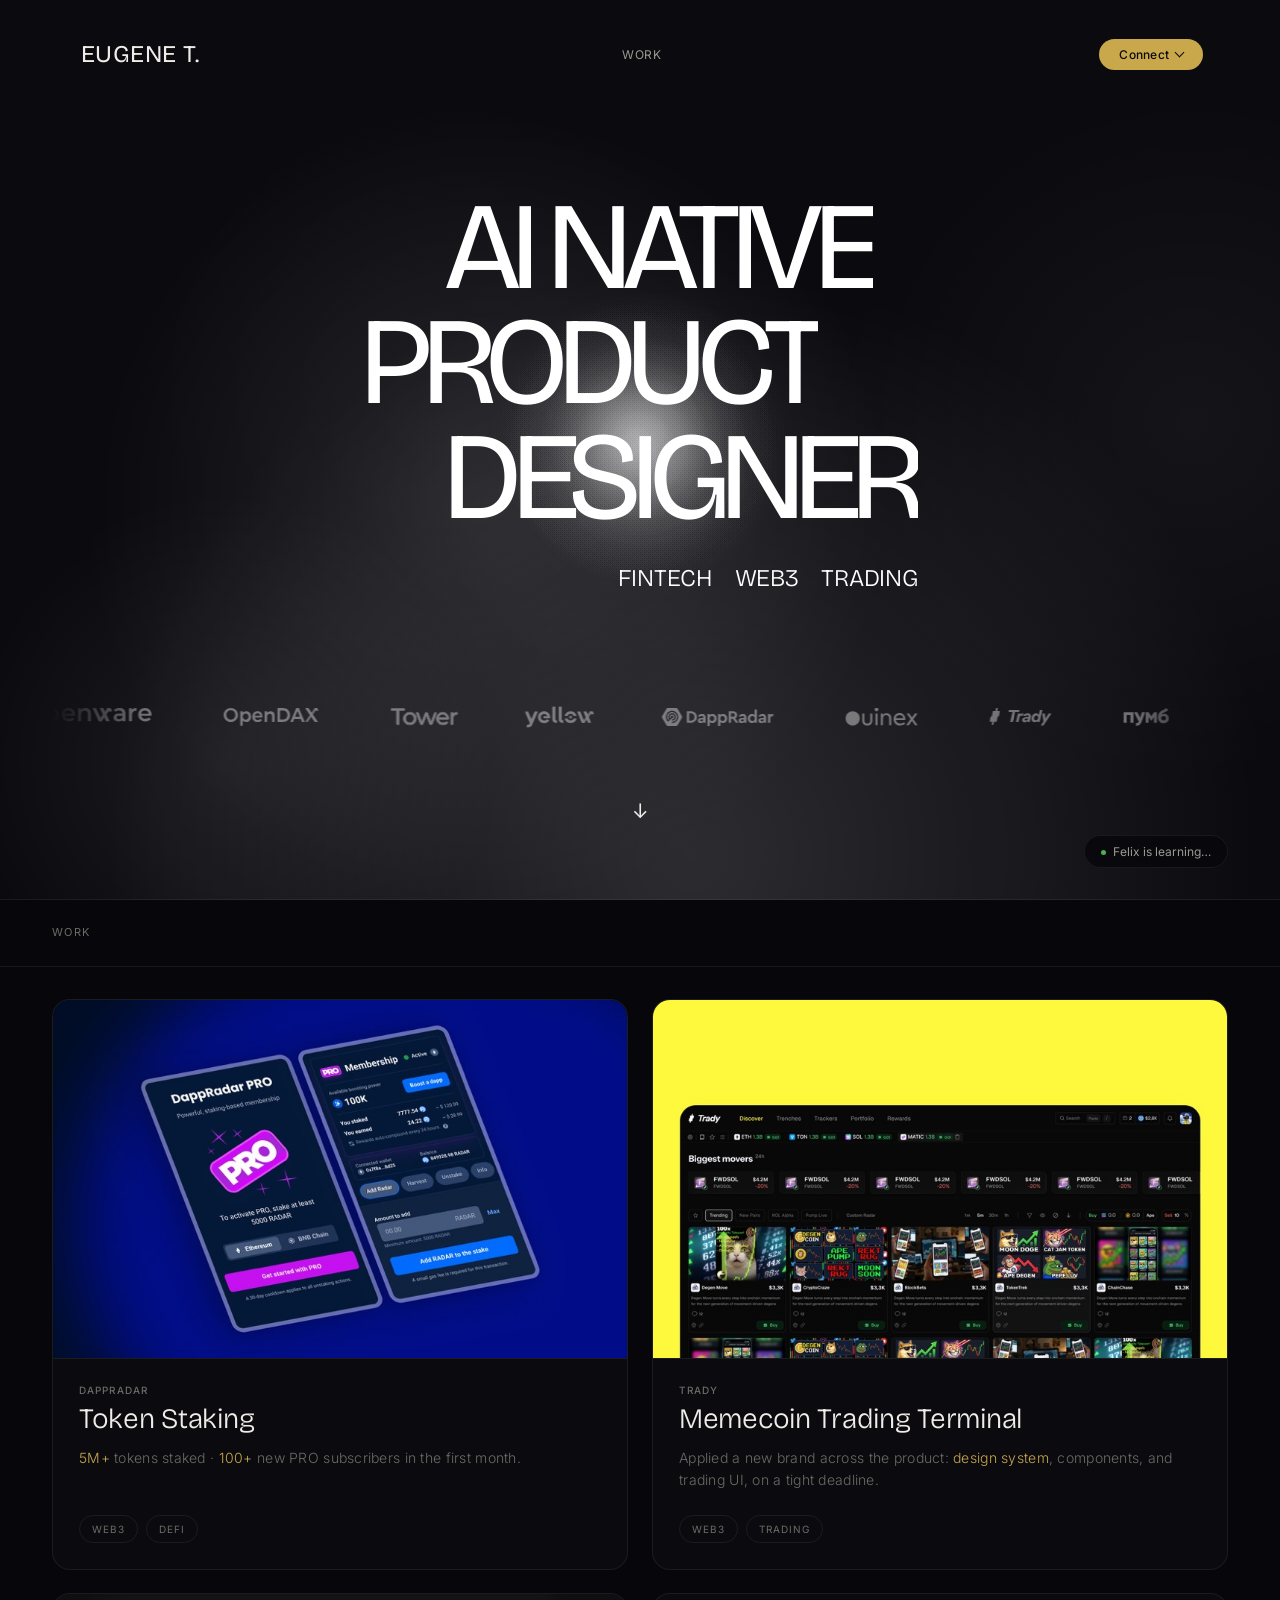
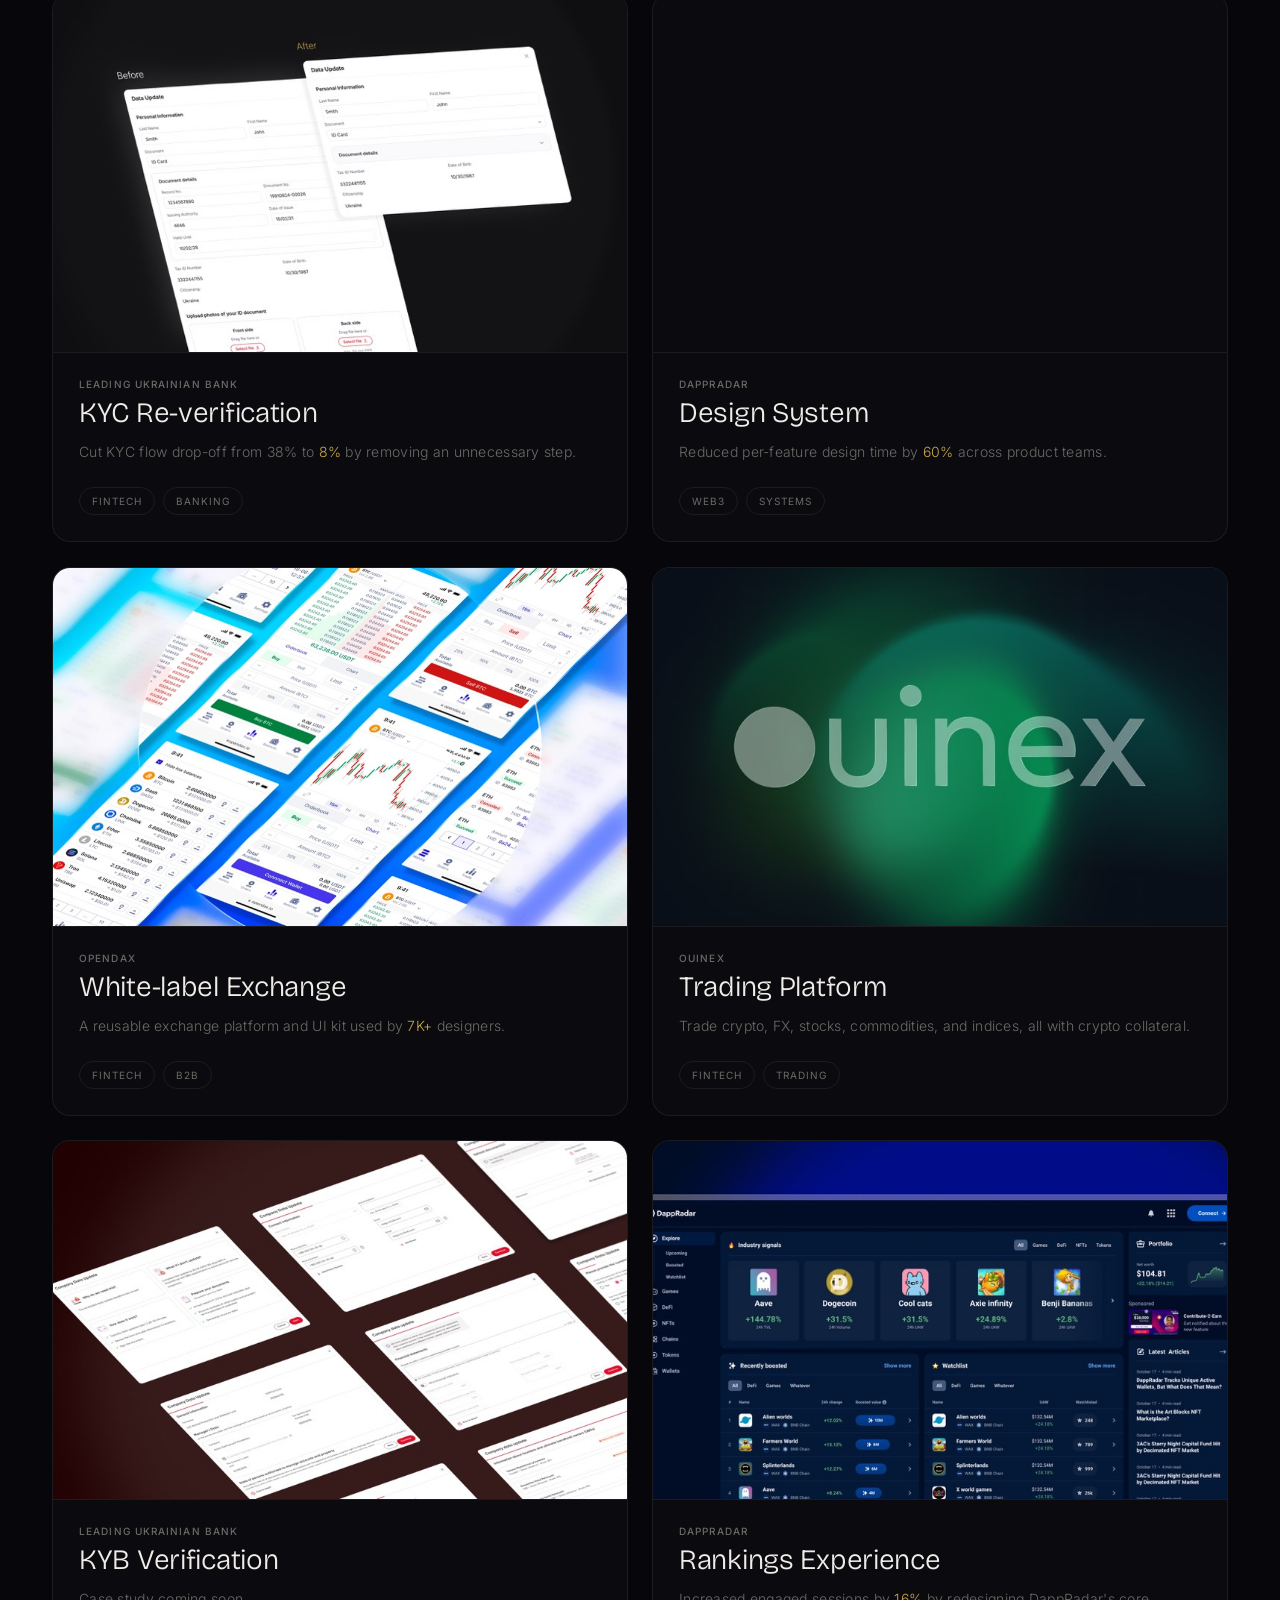
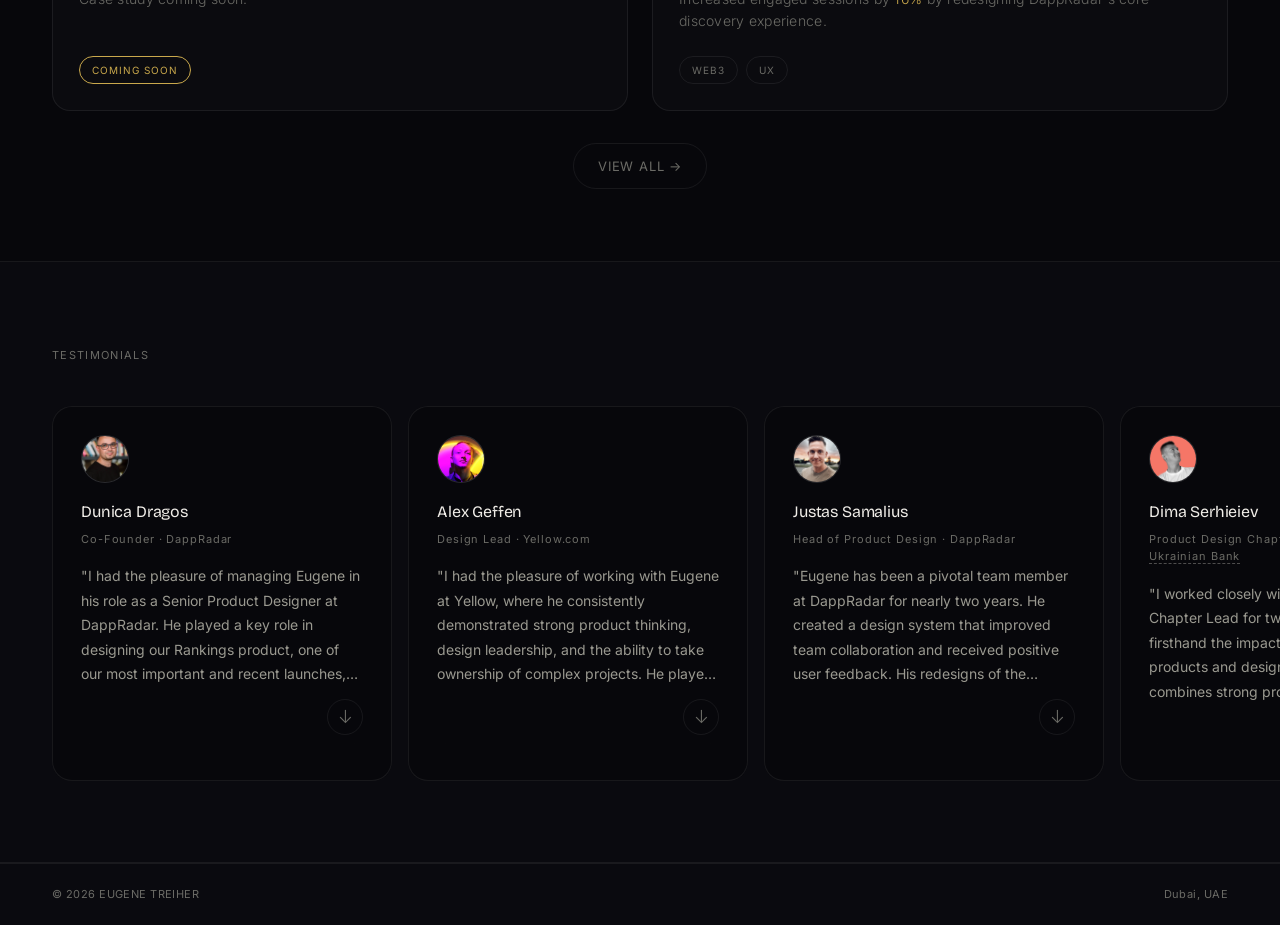
==== commit a0283859: "Add Google Analytics tracking" ====
--- a/index.html
+++ b/index.html
@@ -3,6 +3,7 @@
 <head>
 <meta charset="UTF-8">
 <meta name="viewport" content="width=device-width, initial-scale=1.0">
+<script defer src="/analytics.js"></script>
 <title>EUGENE TREIHER - UX/Product Designer</title>
 <link rel="icon" href="/favicon.svg" type="image/svg+xml">
 <link rel="preconnect" href="https://fonts.googleapis.com">
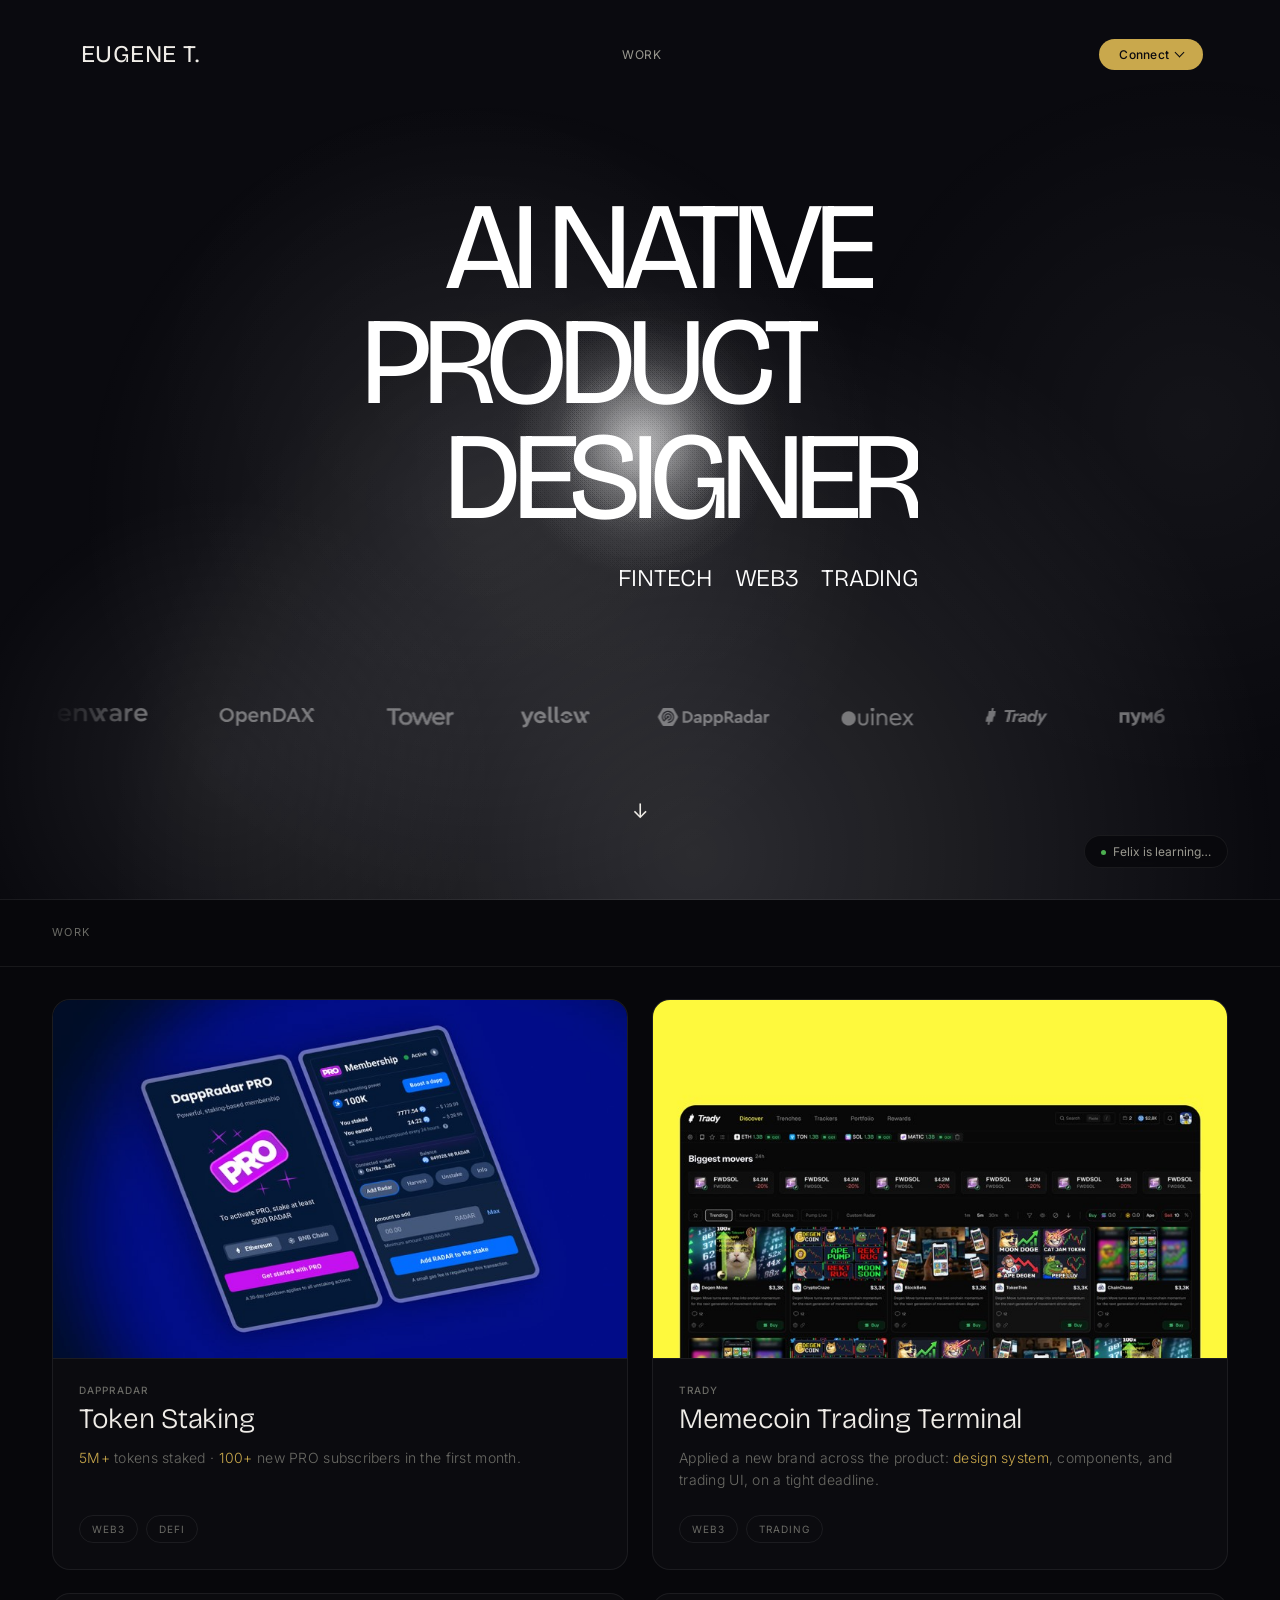
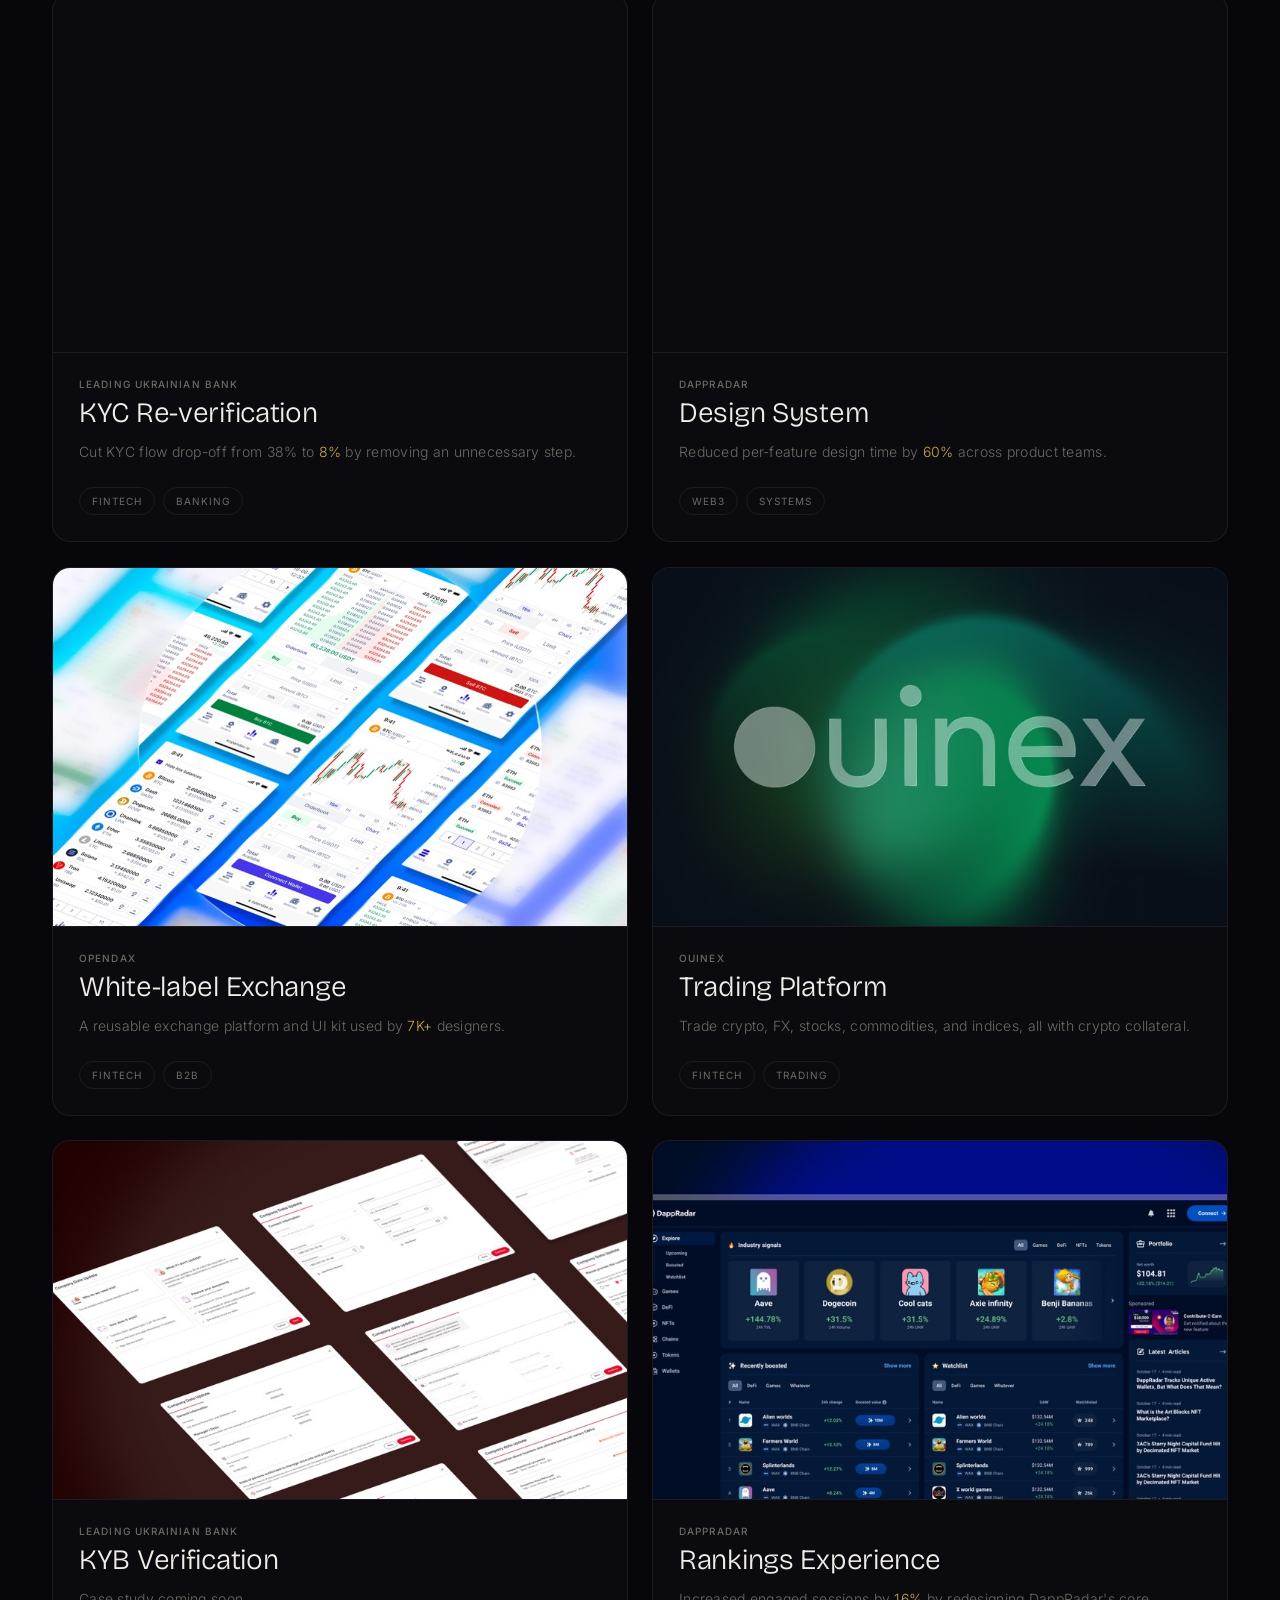
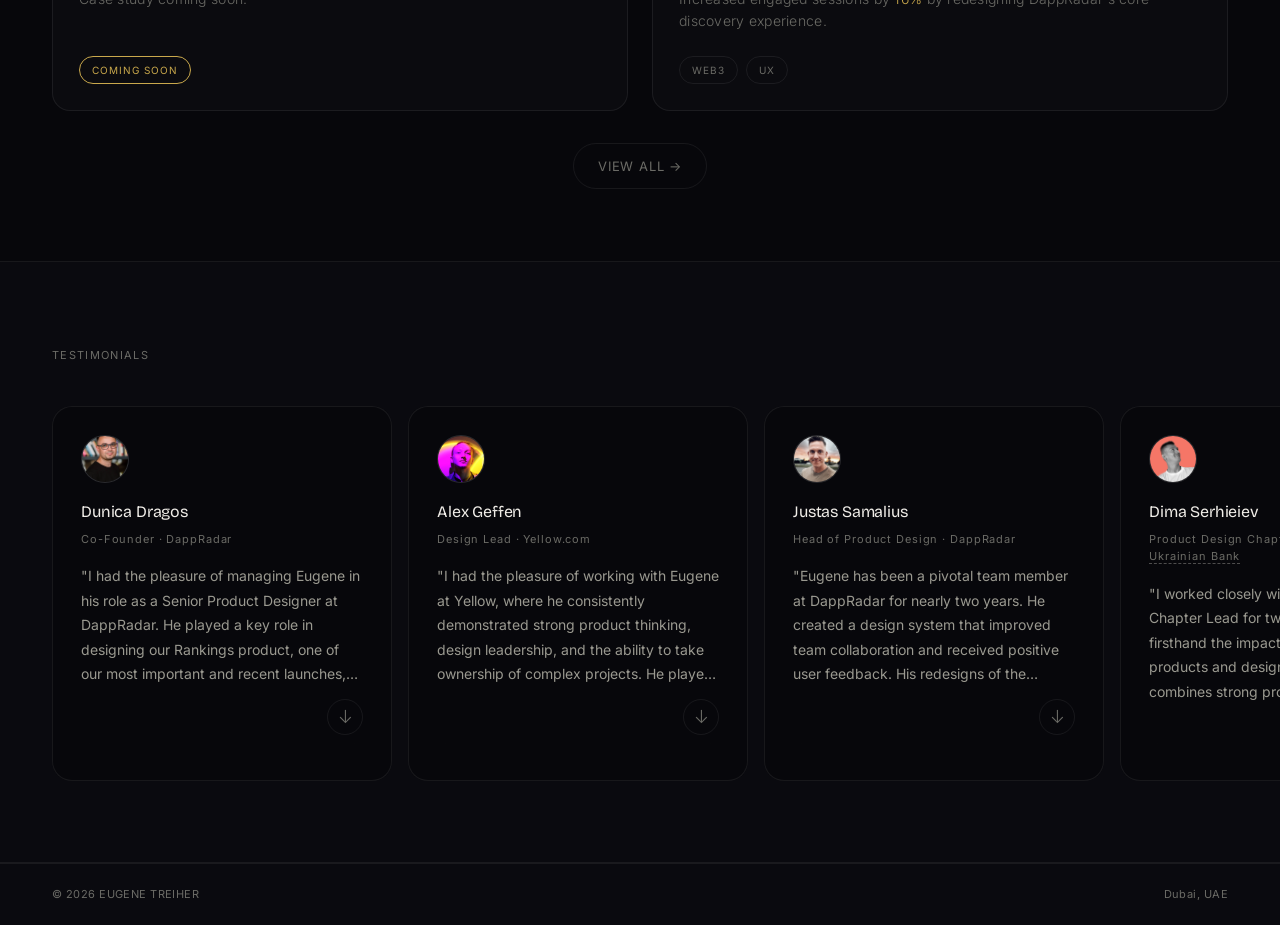
==== commit ac828537: "Use canonical Google Analytics tag" ====
--- a/index.html
+++ b/index.html
@@ -3,7 +3,13 @@
 <head>
 <meta charset="UTF-8">
 <meta name="viewport" content="width=device-width, initial-scale=1.0">
-<script defer src="/analytics.js"></script>
+<script async src="https://www.googletagmanager.com/gtag/js?id=G-EYNT321HXM"></script>
+<script>
+  window.dataLayer = window.dataLayer || [];
+  function gtag(){dataLayer.push(arguments);}
+  gtag('js', new Date());
+  gtag('config', 'G-EYNT321HXM');
+</script>
 <title>EUGENE TREIHER - UX/Product Designer</title>
 <link rel="icon" href="/favicon.svg" type="image/svg+xml">
 <link rel="preconnect" href="https://fonts.googleapis.com">
